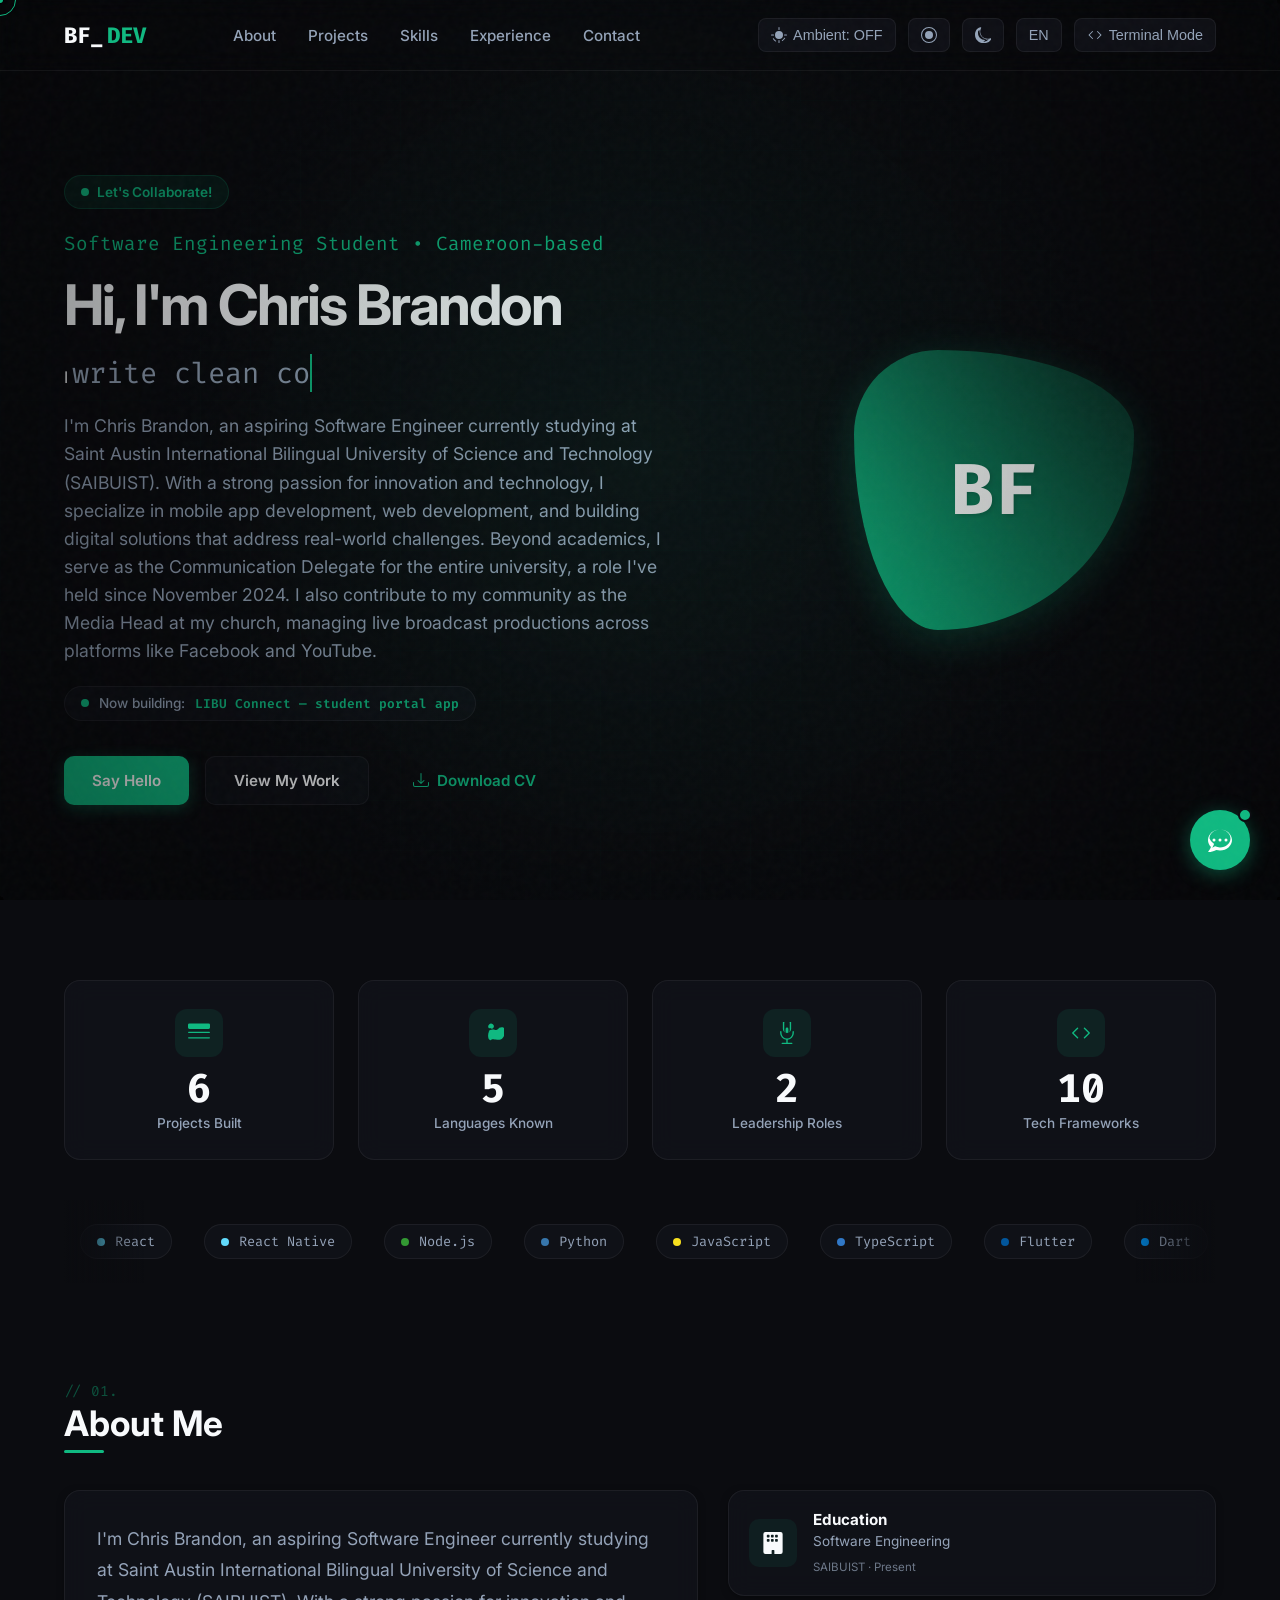
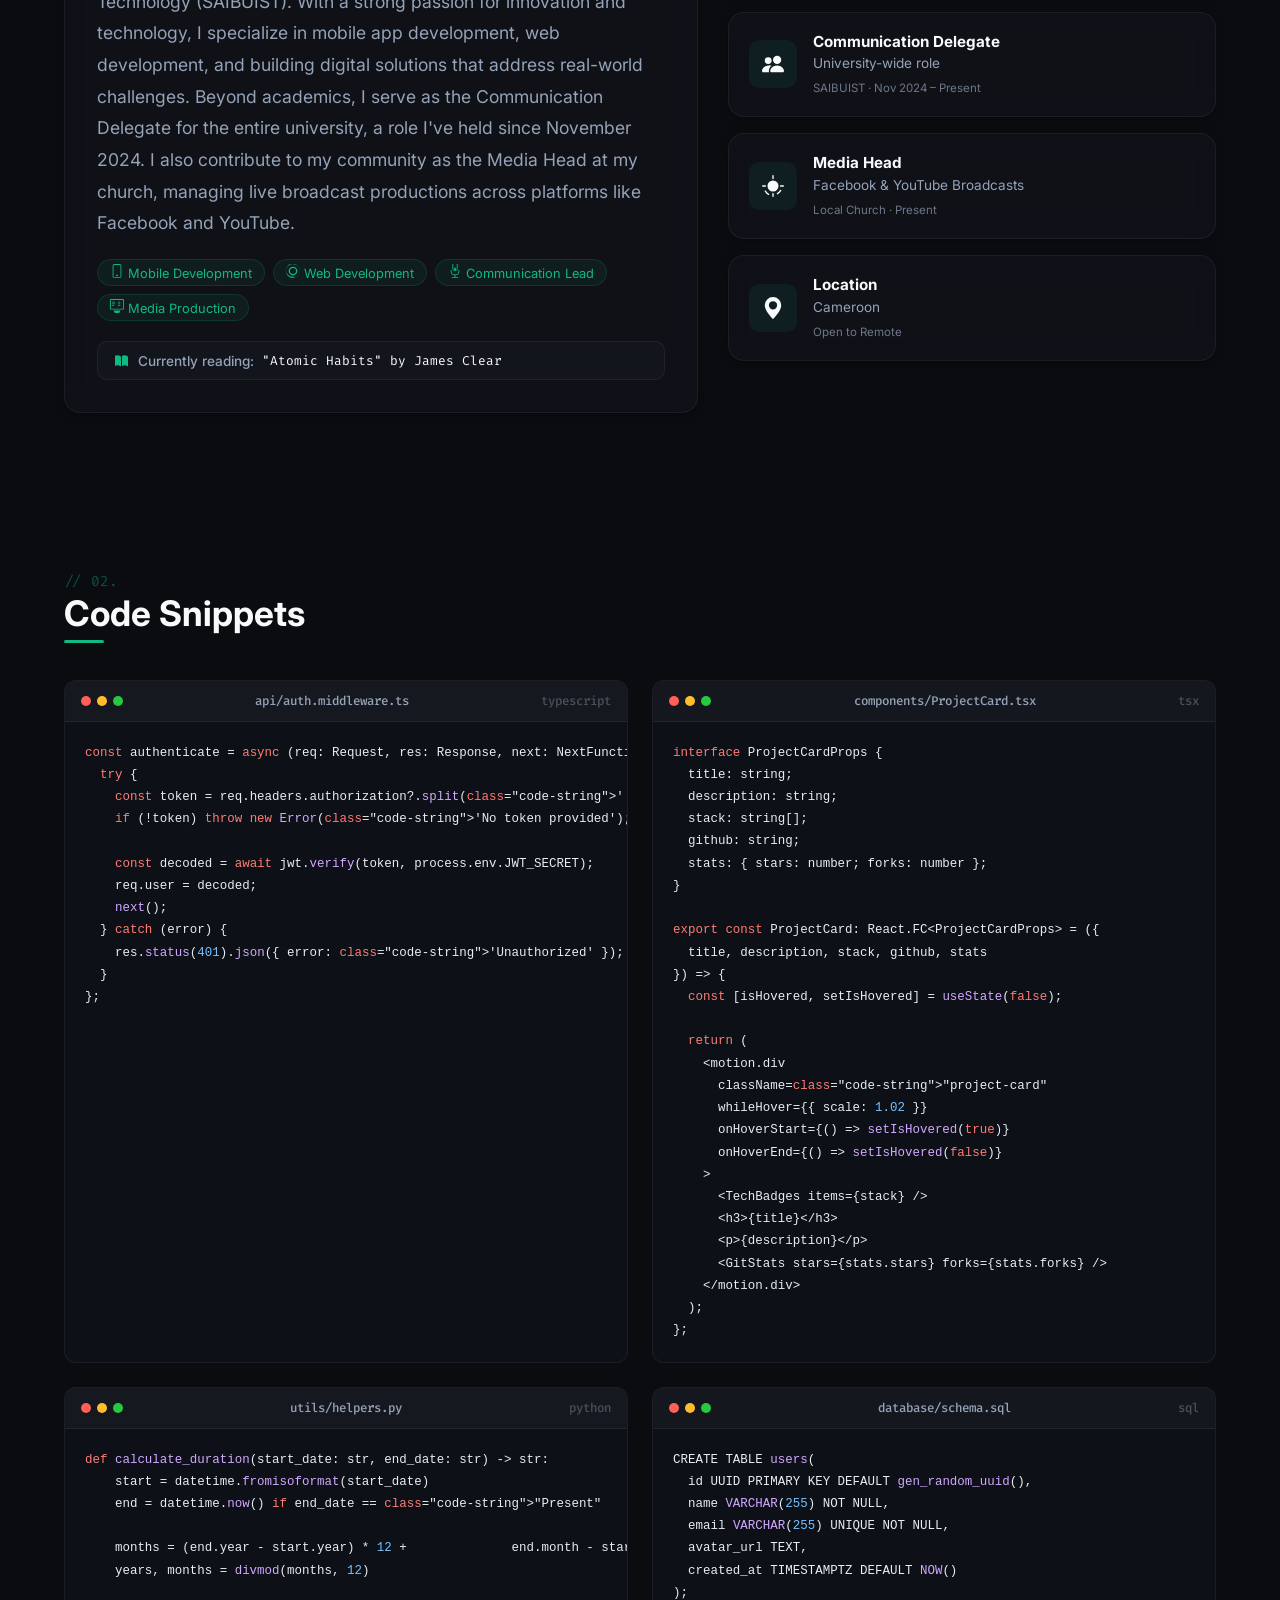
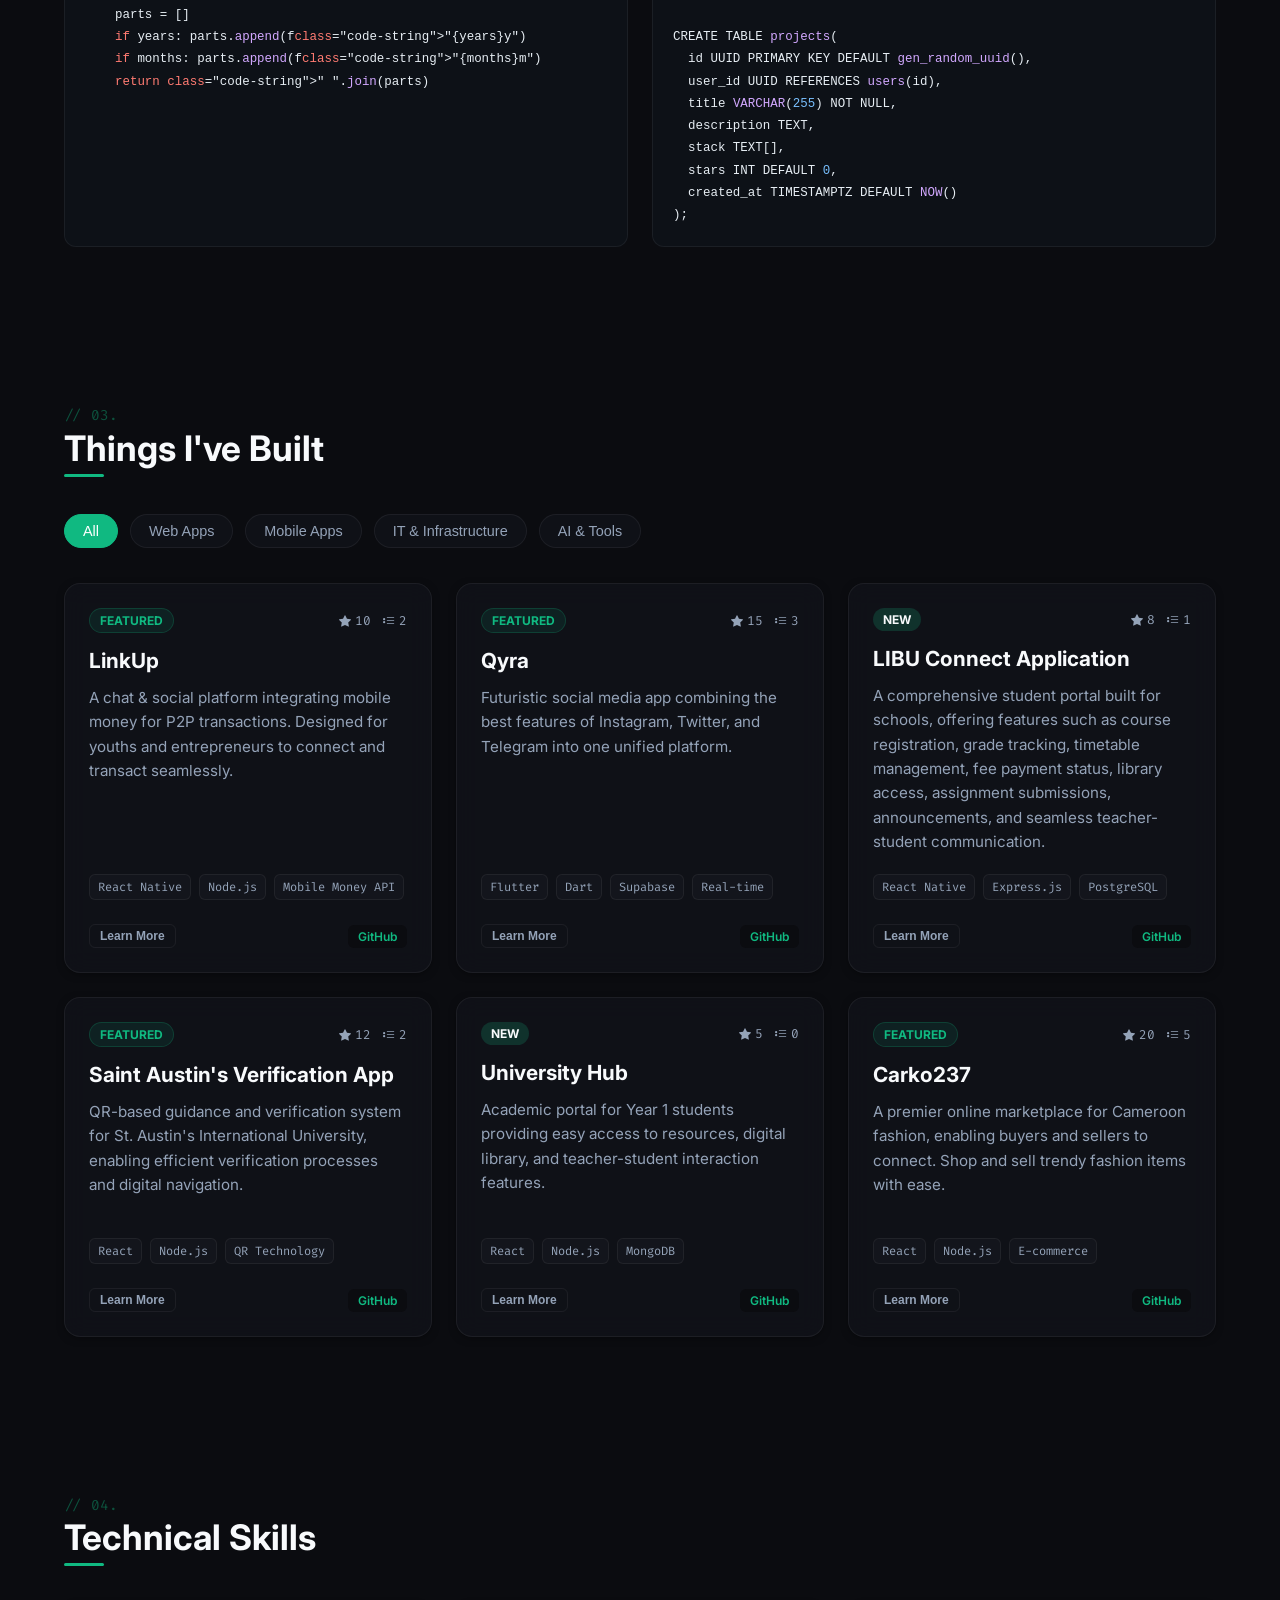
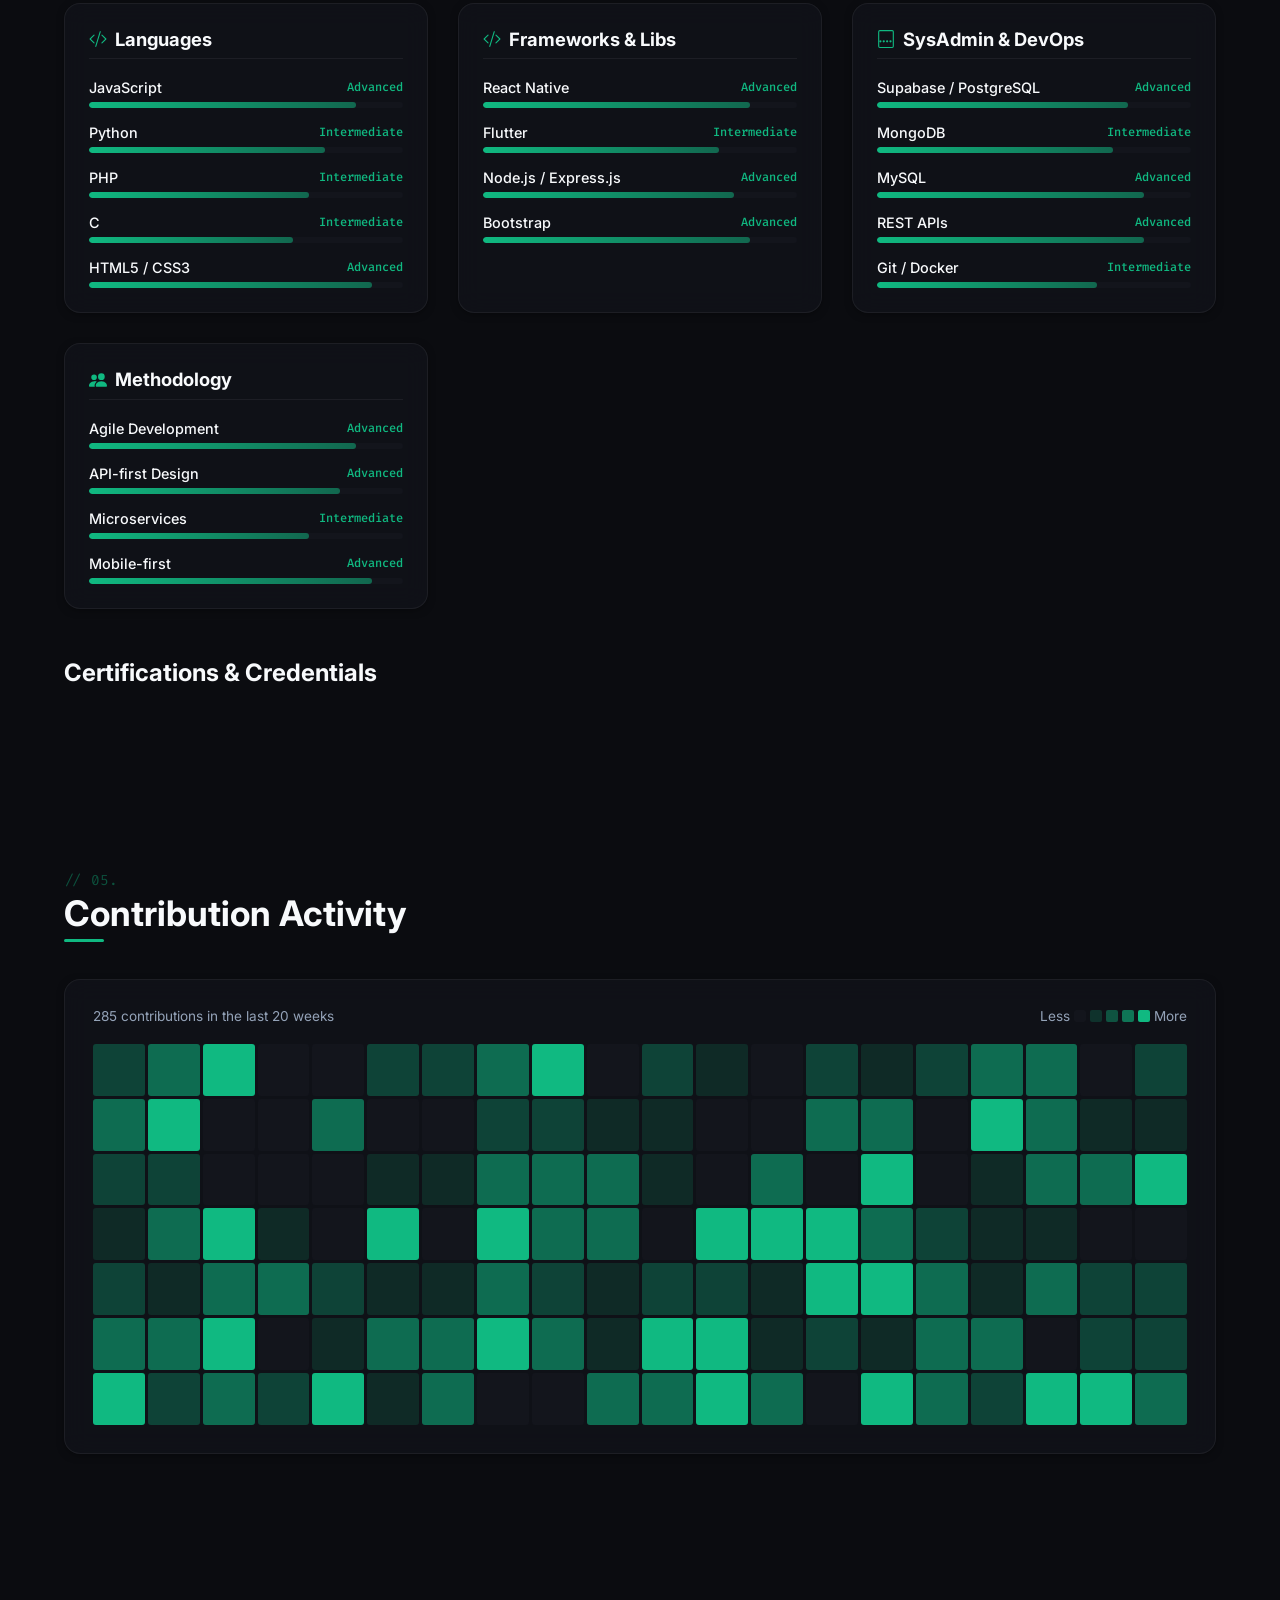
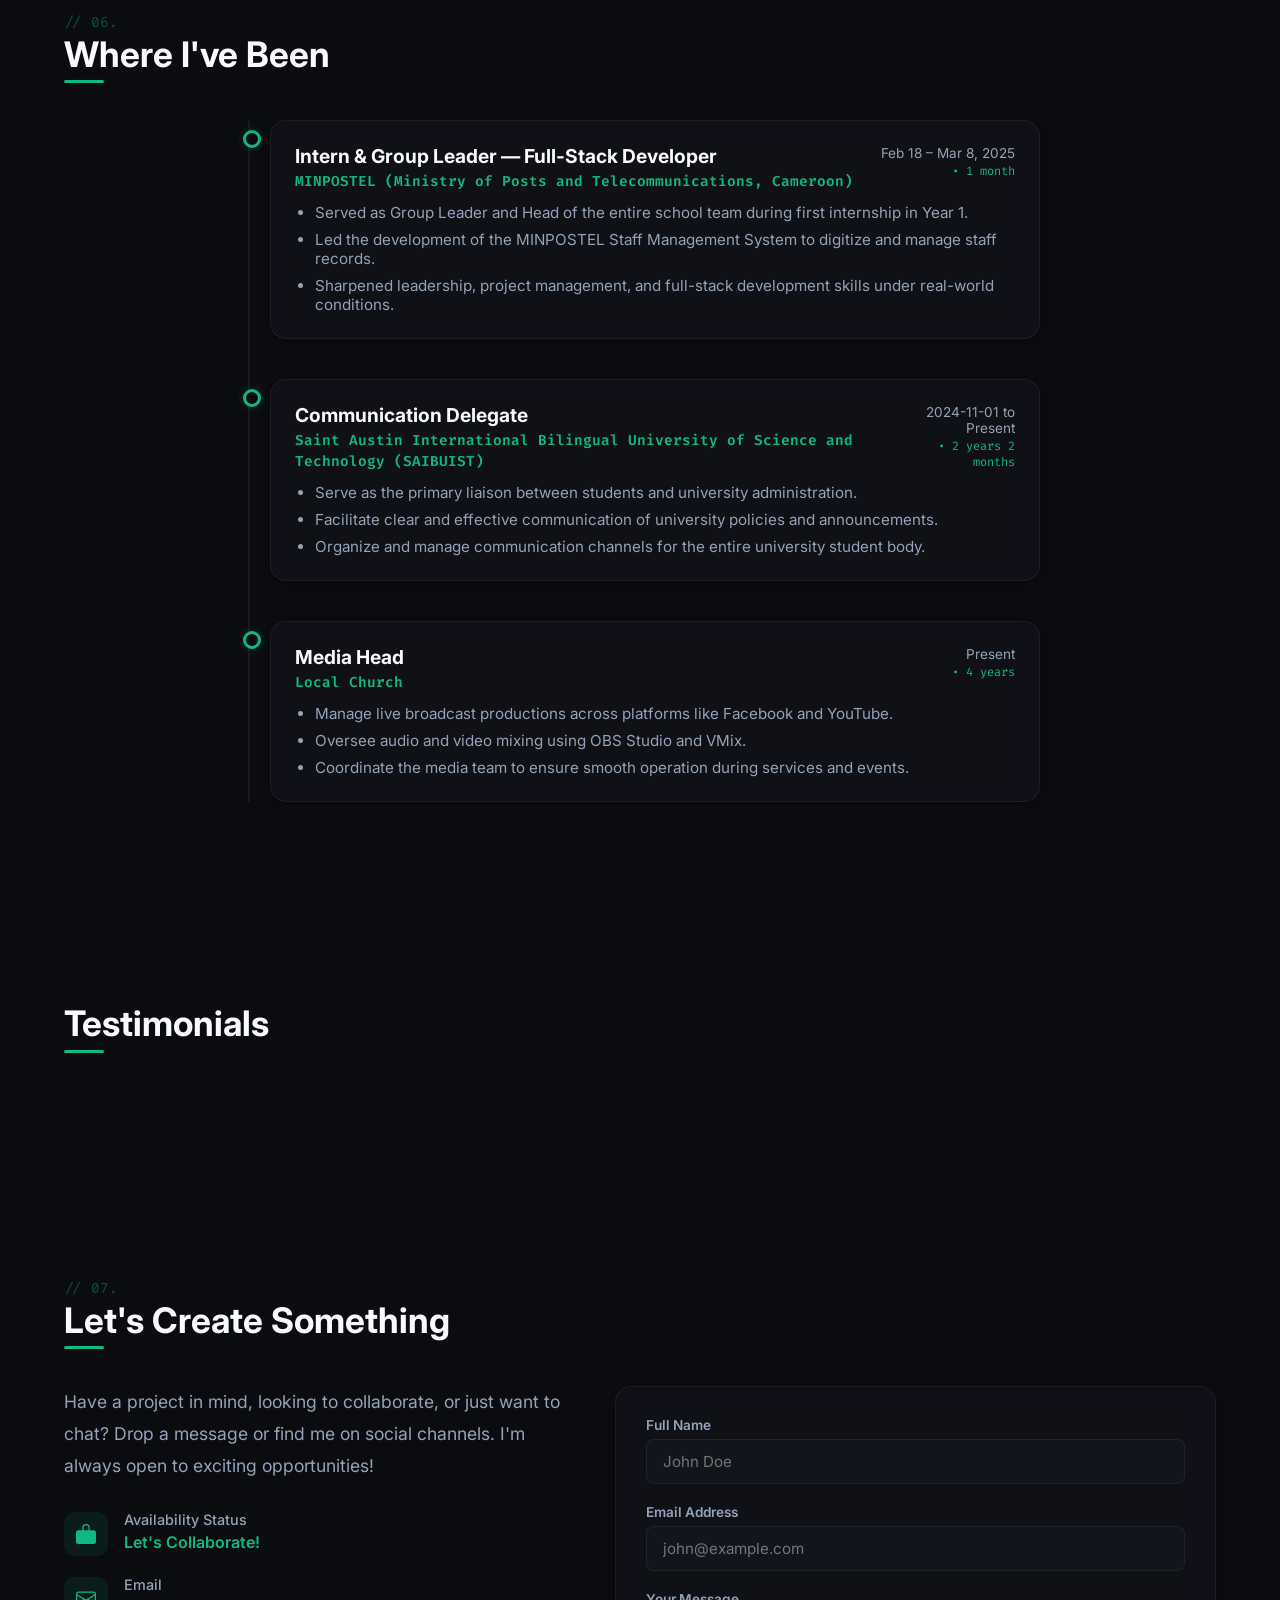
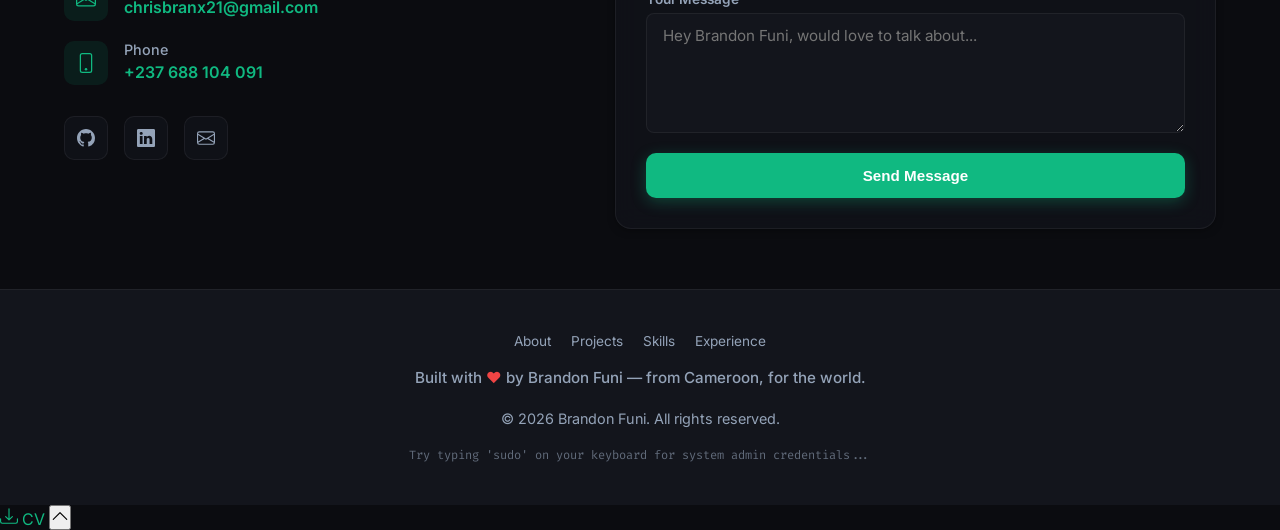
==== index.html @ 028a8013 "Initial commit — personal portfolio site" ====
<!DOCTYPE html>
<html lang="en">
<head>
  <meta charset="UTF-8">
  <meta name="viewport" content="width=device-width, initial-scale=1.0">
  <title>Brandon Funi — dev, builder, dreamer</title>
  
  <!-- SEO & Open Graph Metadata -->
  <meta name="description" content="Sleek personal portfolio for Brandon Funi, Software Engineering Student & Aspiring Full-Stack Developer. Chat with his virtual AI assistant and explore a developer terminal interface.">
  <meta name="keywords" content="Software Engineer, Portfolio, Full-Stack Developer, Mobile Developer, Chatbot, Web Terminal, PWA, Glassmorphism, SAIBUIST">
  <meta property="og:title" content="Brandon Funi | Portfolio & Virtual AI">
  <meta property="og:description" content="Explore Brandon Funi's projects and experience or chat directly with his trained virtual assistant.">
  <meta property="og:type" content="website">
  <meta name="theme-color" content="#10b981">
  
  <!-- PWA manifest -->
  <link rel="manifest" href="manifest.json">
  
  <!-- Stylesheets -->
  <link rel="stylesheet" href="style.css">
</head>
<body data-theme="dark" class="theme-emerald">

  <!-- Grain texture overlay -->
  <div class="noise-overlay" aria-hidden="true"></div>

  <!-- Custom mouse cursor elements -->
  <div class="custom-cursor" id="cursor" aria-hidden="true"></div>
  <div class="custom-cursor-dot" id="cursor-dot" aria-hidden="true"></div>

  <!-- Animated developer grid background -->
  <div class="grid-bg" aria-hidden="true"></div>

  <!-- Spotlight mouse glow overlay -->
  <div id="spotlight" aria-hidden="true"></div>

  <!-- HTML5 Canvas particle background -->
  <canvas id="particles-bg" aria-hidden="true"></canvas>

  <!-- Branded Loader Screen -->
  <div id="loading-screen">
    <div class="loader-logo">BF_<span>DEV</span></div>
    <div class="loader-bar-container">
      <div class="loader-bar" id="loader-progress"></div>
    </div>
  </div>

  <!-- Page Scroll progress -->
  <div class="scroll-progress" id="scroll-bar" aria-hidden="true"></div>

  <!-- Navigation bar -->
  <header>
    <div class="container nav-container">
      <a href="#" class="logo" id="logo-link">BF_<span>DEV</span></a>
      
      <nav aria-label="Main Navigation">
        <ul class="nav-links" id="menu-links">
          <li><a href="#about" class="nav-link-item" id="nav-about-text">About</a></li>
          <li><a href="#projects" class="nav-link-item" id="nav-projects-text">Projects</a></li>
          <li><a href="#skills" class="nav-link-item" id="nav-skills-text">Skills</a></li>
          <li><a href="#experience" class="nav-link-item" id="nav-experience-text">Experience</a></li>
          <li><a href="#contact" class="nav-link-item" id="nav-contact-text">Contact</a></li>
          <li><a href="#admin" class="nav-link-item" id="nav-admin-text" style="display: none;">Insights</a></li>
        </ul>
      </nav>

      <div class="controls">
        <!-- Ambient sound play -->
        <button class="control-btn" id="ambient-toggle" title="Toggle Lo-fi Ambient Music" aria-label="Toggle ambient music">
          <svg width="16" height="16" fill="currentColor" viewBox="0 0 16 16">
            <path d="M11.536 14.01A8.47 8.47 0 0 0 14.02 11.53a.5.5 0 1 0-.82-.575 7.47 7.47 0 0 1-2.186 2.185.5.5 0 0 0 .522.871M1.98 12.01A8.47 8.47 0 0 0 4.47 14.5a.5.5 0 0 0 .522-.871 7.47 7.47 0 0 1-2.186-2.185.5.5 0 1 0-.825.575"/>
            <path d="M8 12a4 4 0 1 0 0-8 4 4 0 0 0 0 8M8 0a.5.5 0 0 1 .5.5v2a.5.5 0 0 1-1 0v-2A.5.5 0 0 1 8 0m0 13a.5.5 0 0 1 .5.5v2a.5.5 0 0 1-1 0v-2A.5.5 0 0 1 8 13m8-5a.5.5 0 0 1-.5.5h-2a.5.5 0 0 1 0-1h2a.5.5 0 0 1 .5.5M3 8a.5.5 0 0 1-.5.5h-2a.5.5 0 0 1 0-1h2A.5.5 0 0 1 3 8"/>
          </svg>
          <span id="music-btn-text">Ambient: OFF</span>
        </button>

        <!-- Accent theme selector -->
        <div class="theme-picker-wrapper">
          <button class="control-btn" id="accent-dropdown-btn" title="Choose Accent Color" aria-label="Choose accent theme color">
            <svg width="16" height="16" fill="currentColor" viewBox="0 0 16 16">
              <path d="M8 15A7 7 0 1 1 8 1a7 7 0 0 1 0 14m0 1A8 8 0 1 0 8 0a8 8 0 0 0 0 16"/>
              <path d="M4 8a4 4 0 1 1 8 0 4 4 0 0 1-8 0"/>
            </svg>
          </button>
          <div class="theme-dropdown" id="theme-dropdown">
            <button class="accent-dot dot-emerald active" data-color="emerald" aria-label="Emerald theme"></button>
            <button class="accent-dot dot-cyan" data-color="cyan" aria-label="Cyan theme"></button>
            <button class="accent-dot dot-violet" data-color="violet" aria-label="Violet theme"></button>
            <button class="accent-dot dot-gold" data-color="gold" aria-label="Gold theme"></button>
          </div>
        </div>

        <!-- Light/Dark Mode toggle -->
        <button class="control-btn" id="theme-toggle" title="Toggle Light/Dark Theme" aria-label="Toggle light dark mode">
          <svg class="sun-icon" width="16" height="16" fill="currentColor" viewBox="0 0 16 16" style="display:none;">
            <path d="M8 11a3 3 0 1 1 0-6 3 3 0 0 1 0 6m0 1a4 4 0 1 0 0-8 4 4 0 0 0 0 8M8 0a.5.5 0 0 1 .5.5v2a.5.5 0 0 1-1 0v-2A.5.5 0 0 1 8 0m0 13a.5.5 0 0 1 .5.5v2a.5.5 0 0 1-1 0v-2A.5.5 0 0 1 8 13m8-5a.5.5 0 0 1-.5.5h-2a.5.5 0 0 1 0-1h2a.5.5 0 0 1 .5.5M3 8a.5.5 0 0 1-.5.5h-2a.5.5 0 0 1 0-1h2A.5.5 0 0 1 3 8m10.657-5.657a.5.5 0 0 1 0 .707l-1.414 1.415a.5.5 0 1 1-.707-.708l1.414-1.414a.5.5 0 0 1 .707 0m-9.193 9.193a.5.5 0 0 1 0 .707L3.05 13.657a.5.5 0 0 1-.707-.707l1.414-1.414a.5.5 0 0 1 .707 0m9.193 2.121a.5.5 0 0 1-.707 0l-1.414-1.414a.5.5 0 0 1 .707-.707l1.414 1.414a.5.5 0 0 1 0 .707M4.464 4.465a.5.5 0 0 1-.707 0L2.343 3.05a.5.5 0 1 1 .707-.707l1.414 1.414a.5.5 0 0 1 0 .708"/>
          </svg>
          <svg class="moon-icon" width="16" height="16" fill="currentColor" viewBox="0 0 16 16">
            <path d="M6 .278a.77.77 0 0 1 .08.858 7.2 7.2 0 0 0-.878 3.428c0 4.017 3.251 7.268 7.268 7.268 1.018 0 1.996-.21 2.896-.587a.75.75 0 0 1 .908.974A8.1 8.1 0 0 1 8.3 16C3.716 16 0 12.284 0 7.7 0 3.91 2.535 0 6 .278M8.3 15a6.9 6.9 0 0 0 5.485-2.68 8.1 8.1 0 0 1-9.1-9.1C3.12 3.12 3 4.545 3 6c0 3.86 3.14 7 7 7 1.34 0 2.576-.377 3.63-1.033A7 7 0 0 0 8.3 15"/>
          </svg>
        </button>

        <!-- Language toggle -->
        <button class="control-btn" id="lang-toggle" title="Toggle Language (EN/FR)" aria-label="Toggle language">
          EN
        </button>

        <!-- Terminal toggle -->
        <button class="control-btn" id="terminal-toggle-btn" title="Open Developer Terminal" aria-label="Toggle terminal mode">
          <svg width="16" height="16" fill="currentColor" viewBox="0 0 16 16">
            <path d="M5.854 4.854a.5.5 0 1 0-.708-.708l-3.5 3.5a.5.5 0 0 0 0 .708l3.5 3.5a.5.5 0 0 0 .708-.708L2.707 8l3.147-3.146zm4.292 0a.5.5 0 0 1 .708-.708l3.5 3.5a.5.5 0 0 1 0 .708l-3.5 3.5a.5.5 0 0 1-.708-.708L13.293 8l-3.147-3.146z"/>
          </svg>
          <span id="terminal-btn-text">Terminal Mode</span>
        </button>
        <!-- Mobile hamburger toggle -->
        <button class="mobile-nav-toggle" id="mobile-nav-toggle" aria-label="Toggle mobile navigation" aria-expanded="false">
          <svg id="hamburger-icon" width="22" height="22" fill="currentColor" viewBox="0 0 16 16">
            <path fill-rule="evenodd" d="M2.5 12a.5.5 0 0 1 .5-.5h10a.5.5 0 0 1 0 1H3a.5.5 0 0 1-.5-.5m0-4a.5.5 0 0 1 .5-.5h10a.5.5 0 0 1 0 1H3a.5.5 0 0 1-.5-.5m0-4a.5.5 0 0 1 .5-.5h10a.5.5 0 0 1 0 1H3a.5.5 0 0 1-.5-.5"/>
          </svg>
        </button>
      </div>
    </div>
  </header>

  <!-- Main content wrapper -->
  <main class="container">

    <!-- Hero Section -->
    <section class="section" id="hero">
      <div class="hero-wrapper">
        <div class="hero-content">
          <!-- Availability Badge -->
          <div class="status-badge">
            <div class="status-dot"></div>
            <span id="availability-status">Available for Opportunities</span>
          </div>
          
          <p class="hero-subtitle" id="hero-subtitle-tag">Software Engineering Student &bull; Cameroon-based</p>
          <h1 class="hero-title" id="hero-name-heading">Hi, I'm <span>Brandon Funi</span></h1>
          <div class="typewriter-wrapper">
            <span class="typewriter-prefix">I </span><span class="typewriter-text" id="typewriter-roles">Mobile Apps</span>
          </div>
          
          <p class="hero-description" id="hero-bio-desc">
            Passionate about innovation, problem-solving, and building scalable applications that make a difference. Currently exploring mobile & web development with a focus on impactful, user-friendly solutions.
          </p>
          
          <div class="hero-now-strip">
            <span class="now-dot"></span>
            <span class="now-label" id="now-label-text">Now building:</span>
            <span class="now-project" id="now-project-name">LIBU Connect — student portal app</span>
          </div>
          
          <div class="hero-actions">
            <a href="#contact" class="btn btn-primary hover-target" id="hero-cta-hire">Say Hello</a>
            <a href="#projects" class="btn btn-secondary hover-target" id="hero-cta-projects">View My Work</a>
            <a href="assets/CV - Brandon Funi.pdf" download="CV - Brandon Funi.pdf" class="btn btn-cv hover-target" id="hero-cta-cv" title="Download CV">
              <svg width="16" height="16" fill="currentColor" viewBox="0 0 16 16">
                <path d="M.5 9.9a.5.5 0 0 1 .5.5v2.5a1 1 0 0 0 1 1h12a1 1 0 0 0 1-1v-2.5a.5.5 0 0 1 1 0v2.5a2 2 0 0 1-2 2H2a2 2 0 0 1-2-2v-2.5a.5.5 0 0 1 .5-.5"/>
                <path d="M7.646 11.854a.5.5 0 0 0 .708 0l3-3a.5.5 0 0 0-.708-.708L8.5 10.293V1.5a.5.5 0 0 0-1 0v8.793L5.354 8.146a.5.5 0 1 0-.708.708z"/>
              </svg>
              Download CV
            </a>
          </div>
        </div>
        
        <div class="hero-avatar">
          <div class="avatar-container hover-target">
            <div class="avatar-inner">BF</div>
          </div>
          <div class="floating-icons" id="floating-icons" aria-hidden="true"></div>
        </div>
      </div>
    </section>

    <!-- Animated Stats Counter Strip -->
    <section class="stats-strip reveal" id="stats-strip">
      <div class="stats-grid">
        <div class="stat-counter-item">
          <div class="stat-counter-icon">
            <svg width="22" height="22" fill="currentColor" viewBox="0 0 16 16">
              <path d="M0 2a1 1 0 0 1 1-1h14a1 1 0 0 1 1 1v2a1 1 0 0 1-1 1H1a1 1 0 0 1-1-1V2zm0 5.5a.5.5 0 0 1 .5-.5h15a.5.5 0 0 1 0 1H.5a.5.5 0 0 1-.5-.5zm0 4a.5.5 0 0 1 .5-.5h15a.5.5 0 0 1 0 1H.5a.5.5 0 0 1-.5-.5z"/>
            </svg>
          </div>
          <div class="stat-counter-num" data-target="6" id="counter-projects">0</div>
          <div class="stat-counter-label">Projects Built</div>
        </div>
        <div class="stat-counter-item">
          <div class="stat-counter-icon">
            <svg width="22" height="22" fill="currentColor" viewBox="0 0 16 16">
              <path d="M4.545 6.714a4.248 4.248 0 0 1 3.095-1.342c.231 0 .455.02.674.059.277.05.543.125.82.19.36.085.73.174 1.046.188.554.024.917-.173 1.277-.518.186-.178.38-.363.582-.552.256-.24.548-.505.902-.649.448-.182.902-.29 1.349-.314.522-.026.915.058 1.201.216.486.27.867.785 1.067 1.466.122.411.185.892.185 1.44 0 .645-.07 1.256-.21 1.834a6.96 6.96 0 0 1-.62 1.682 5.29 5.29 0 0 1-1.002 1.406c-.344.338-.79.619-1.335.843-.492.202-1.092.317-1.8.317-.503 0-1.122-.109-1.74-.226-.534-.097-1.069-.197-1.505-.244-.708-.076-1.229-.016-1.536.19-.232.156-.369.363-.47.594-.574-.021-.99-.23-1.272-.529-.29-.307-.491-.727-.624-1.206-.138-.5-.207-1.082-.203-1.732.005-1.126.278-2.395.8-3.343zM5.048 4.54a2.015 2.015 0 1 1 3.169-.128c-.248.284-.619.44-1.036.44a1.45 1.45 0 0 1-1.17-.56 1.98 1.98 0 0 1-.962.248z"/>
            </svg>
          </div>
          <div class="stat-counter-num" data-target="5" id="counter-languages">0</div>
          <div class="stat-counter-label">Languages Known</div>
        </div>
        <div class="stat-counter-item">
          <div class="stat-counter-icon">
            <svg width="22" height="22" fill="currentColor" viewBox="0 0 16 16">
              <path d="M3.5 6.5A.5.5 0 0 1 4 7v1a4 4 0 0 0 8 0V7a.5.5 0 0 1 1 0v1a5 5 0 0 1-4.5 4.975V15h3a.5.5 0 0 1 0 1h-7a.5.5 0 0 1 0-1h3v-2.025A5 5 0 0 1 3 8V7a.5.5 0 0 1 .5-.5"/>
              <path d="M10 1a2 2 0 1 0-4 0v5a2 2 0 1 0 4 0zM5 0a3 3 0 0 1 6 0v5a3 3 0 0 1-6 0z"/>
              <path d="M8 8a1 1 0 0 0 1-1V5a1 1 0 0 0-2 0v2a1 1 0 0 0 1 1"/>
            </svg>
          </div>
          <div class="stat-counter-num" data-target="2" id="counter-roles">0</div>
          <div class="stat-counter-label">Leadership Roles</div>
        </div>
        <div class="stat-counter-item">
          <div class="stat-counter-icon">
            <svg width="22" height="22" fill="currentColor" viewBox="0 0 16 16">
              <path d="M5.854 4.854a.5.5 0 1 0-.708-.708l-3.5 3.5a.5.5 0 0 0 0 .708l3.5 3.5a.5.5 0 0 0 .708-.708L2.707 8l3.147-3.146zm4.292 0a.5.5 0 0 1 .708-.708l3.5 3.5a.5.5 0 0 1 0 .708l-3.5 3.5a.5.5 0 0 1-.708-.708L13.293 8l-3.147-3.146z"/>
            </svg>
          </div>
          <div class="stat-counter-num" data-target="10" id="counter-skills">0</div>
          <div class="stat-counter-label">Tech Frameworks</div>
        </div>
      </div>
    </section>

    <!-- Marquee Tech Stack Strip -->
    <div class="marquee-section" id="tech-marquee">
      <div class="marquee-track" id="marquee-track">
        <!-- Rendered dynamically -->
      </div>
    </div>

    <!-- About Section -->
    <section class="section reveal" id="about">
      <h2 class="section-title" id="about-section-heading">About Me</h2>
      <div class="about-grid-enhanced">
        <div class="glass-card about-text-card" style="padding: 32px;">
          <p class="about-text" id="about-bio-detail">
            I'm Brandon Funi, an aspiring Software Engineer currently studying at Saint Austin International Bilingual University of Science and Technology (SAIBUIST). With a strong passion for innovation and technology, I specialize in mobile app development, web development, and building digital solutions that address real-world challenges.
          </p>
          <div class="about-tags">
            <span class="about-tag"><svg width="14" height="14" fill="currentColor" viewBox="0 0 16 16"><path d="M11 1a1 1 0 0 1 1 1v12a1 1 0 0 1-1 1H5a1 1 0 0 1-1-1V2a1 1 0 0 1 1-1zM5 0a2 2 0 0 0-2 2v12a2 2 0 0 0 2 2h6a2 2 0 0 0 2-2V2a2 2 0 0 0-2-2z"/><path d="M8 14a1 1 0 1 0 0-2 1 1 0 0 0 0 2"/></svg> Mobile Development</span>
            <span class="about-tag"><svg width="14" height="14" fill="currentColor" viewBox="0 0 16 16"><path d="M0 0h16v16H0z" fill="none"/><path d="M8 0C3.58 0 0 3.58 0 8s3.58 8 8 8 8-3.58 8-8-3.58-8-8-8m.5 14.5V14h-1v.5a7.5 7.5 0 0 1 0-15V0h1v.5a7.5 7.5 0 0 1 0 15M8 13a5 5 0 1 0 0-10 5 5 0 0 0 0 10m3.5-5a3.5 3.5 0 1 1-7 0 3.5 3.5 0 0 1 7 0"/></svg> Web Development</span>
            <span class="about-tag"><svg width="14" height="14" fill="currentColor" viewBox="0 0 16 16"><path d="M3.5 6.5A.5.5 0 0 1 4 7v1a4 4 0 0 0 8 0V7a.5.5 0 0 1 1 0v1a5 5 0 0 1-4.5 4.975V15h3a.5.5 0 0 1 0 1h-7a.5.5 0 0 1 0-1h3v-2.025A5 5 0 0 1 3 8V7a.5.5 0 0 1 .5-.5"/><path d="M10 1a2 2 0 1 0-4 0v5a2 2 0 1 0 4 0zM5 0a3 3 0 0 1 6 0v5a3 3 0 0 1-6 0z"/><path d="M8 8a1 1 0 0 0 1-1V5a1 1 0 0 0-2 0v2a1 1 0 0 0 1 1"/></svg> Communication Lead</span>
            <span class="about-tag"><svg width="14" height="14" fill="currentColor" viewBox="0 0 16 16"><path d="M0 1a1 1 0 0 1 1-1h14a1 1 0 0 1 1 1v10a1 1 0 0 1-1 1H1a1 1 0 0 1-1-1zm1 0v10h14V1z"/><path d="M2 3.5a.5.5 0 0 1 .5-.5h3a.5.5 0 0 1 0 1h-3a.5.5 0 0 1-.5-.5m0 2a.5.5 0 0 1 .5-.5h3a.5.5 0 0 1 0 1h-3a.5.5 0 0 1-.5-.5m0 2a.5.5 0 0 1 .5-.5h2a.5.5 0 0 1 0 1h-2a.5.5 0 0 1-.5-.5m7-4a.5.5 0 0 1 .5-.5h2a.5.5 0 0 1 0 1h-2a.5.5 0 0 1-.5-.5m0 2a.5.5 0 0 1 .5-.5h2a.5.5 0 0 1 0 1h-2a.5.5 0 0 1-.5-.5m0 2a.5.5 0 0 1 .5-.5h2a.5.5 0 0 1 0 1h-2a.5.5 0 0 1-.5-.5M4 13h8l-1.5 3h-5z"/></svg> Media Production</span>
          </div>
          <div class="about-reading">
            <svg width="16" height="16" fill="currentColor" viewBox="0 0 16 16">
              <path d="M1 2.828c.885-.37 2.154-.769 3-.604 1.094.22 2.111.655 3 1.18V13.5c-.889-.525-1.906-.96-3-1.18-.846-.165-2.115.234-3 .604V2.828z"/>
              <path d="M8 2.828c.885-.37 2.154-.769 3-.604 1.094.22 2.111.655 3 1.18V13.5c-.889-.525-1.906-.96-3-1.18-.846-.165-2.115.234-3 .604V2.828z"/>
            </svg>
            <span class="about-reading-label">Currently reading:</span>
            <span class="about-reading-text">"Atomic Habits" by James Clear</span>
          </div>
        </div>
        <div class="about-cards-col">
          <div class="glass-card about-info-card">
            <div class="about-info-icon"><svg width="22" height="22" fill="currentColor" viewBox="0 0 16 16"><path d="M2.5 0A1.5 1.5 0 0 0 1 1.5v13A1.5 1.5 0 0 0 2.5 16h4.5v-2.5a.5.5 0 0 1 .5-.5h1a.5.5 0 0 1 .5.5V16h4.5a1.5 1.5 0 0 0 1.5-1.5v-13A1.5 1.5 0 0 0 13.5 0zm1 2.5a.5.5 0 0 1 .5-.5h1a.5.5 0 0 1 .5.5v1a.5.5 0 0 1-.5.5H4a.5.5 0 0 1-.5-.5zm3 0a.5.5 0 0 1 .5-.5h1a.5.5 0 0 1 .5.5v1a.5.5 0 0 1-.5.5H7a.5.5 0 0 1-.5-.5zm3 0a.5.5 0 0 1 .5-.5h1a.5.5 0 0 1 .5.5v1a.5.5 0 0 1-.5.5h-1a.5.5 0 0 1-.5-.5zm-6 3a.5.5 0 0 1 .5-.5h1a.5.5 0 0 1 .5.5v1a.5.5 0 0 1-.5.5H4a.5.5 0 0 1-.5-.5zm3 0a.5.5 0 0 1 .5-.5h1a.5.5 0 0 1 .5.5v1a.5.5 0 0 1-.5.5H7a.5.5 0 0 1-.5-.5zm3 0a.5.5 0 0 1 .5-.5h1a.5.5 0 0 1 .5.5v1a.5.5 0 0 1-.5.5h-1a.5.5 0 0 1-.5-.5z"/></svg></div>
            <div class="about-info-body">
              <h4>Education</h4>
              <p>Software Engineering</p>
              <span class="about-info-sub">SAIBUIST · Present</span>
            </div>
          </div>
          <div class="glass-card about-info-card">
            <div class="about-info-icon"><svg width="22" height="22" fill="currentColor" viewBox="0 0 16 16"><path d="M7 14s-1 0-1-1 1-4 5-4 5 3 5 4-1 1-1 1zm4-6a3 3 0 1 0 0-6 3 3 0 0 0 0 6m-5.784 6A2.238 2.238 0 0 1 5 13c0-1.355.68-2.75 1.936-3.72A6.325 6.325 0 0 0 5 9c-4 0-5 3-5 4s1 1 1 1zM4.5 8a2.5 2.5 0 1 0 0-5 2.5 2.5 0 0 0 0 5"/></svg></div>
            <div class="about-info-body">
              <h4>Communication Delegate</h4>
              <p>University-wide role</p>
              <span class="about-info-sub">SAIBUIST · Nov 2024 – Present</span>
            </div>
          </div>
          <div class="glass-card about-info-card">
            <div class="about-info-icon"><svg width="22" height="22" fill="currentColor" viewBox="0 0 16 16"><path d="M11.536 14.01A8.47 8.47 0 0 0 14.02 11.53a.5.5 0 1 0-.82-.575 7.47 7.47 0 0 1-2.186 2.185.5.5 0 0 0 .522.871M1.98 12.01A8.47 8.47 0 0 0 4.47 14.5a.5.5 0 0 0 .522-.871 7.47 7.47 0 0 1-2.186-2.185.5.5 0 1 0-.825.575"/><path d="M8 12a4 4 0 1 0 0-8 4 4 0 0 0 0 8M8 0a.5.5 0 0 1 .5.5v2a.5.5 0 0 1-1 0v-2A.5.5 0 0 1 8 0m0 13a.5.5 0 0 1 .5.5v2a.5.5 0 0 1-1 0v-2A.5.5 0 0 1 8 13m8-5a.5.5 0 0 1-.5.5h-2a.5.5 0 0 1 0-1h2a.5.5 0 0 1 .5.5M3 8a.5.5 0 0 1-.5.5h-2a.5.5 0 0 1 0-1h2A.5.5 0 0 1 3 8"/></svg></div>
            <div class="about-info-body">
              <h4>Media Head</h4>
              <p>Facebook & YouTube Broadcasts</p>
              <span class="about-info-sub">Local Church · Present</span>
            </div>
          </div>
          <div class="glass-card about-info-card">
            <div class="about-info-icon"><svg width="22" height="22" fill="currentColor" viewBox="0 0 16 16"><path d="M8 16s6-5.686 6-10A6 6 0 0 0 2 6c0 4.314 6 10 6 10m0-7a3 3 0 1 1 0-6 3 3 0 0 1 0 6"/></svg></div>
            <div class="about-info-body">
              <h4>Location</h4>
              <p>Cameroon</p>
              <span class="about-info-sub">Open to Remote</span>
            </div>
          </div>
        </div>
      </div>
    </section>

    <!-- Code Snippets Showcase -->
    <section class="section reveal" id="snippets">
      <h2 class="section-title" id="snippets-section-heading"></h2>
      <div class="snippets-grid" id="snippets-container">
        <!-- Rendered dynamically -->
      </div>
    </section>

    <!-- Projects Section -->
    <section class="section reveal" id="projects">
      <h2 class="section-title" id="projects-section-heading">Things I've Built</h2>
      
      <!-- Category filters -->
      <ul class="category-tabs" id="project-filters">
        <li><button class="tab-btn active hover-target" data-filter="all" id="tab-all-text">All</button></li>
        <li><button class="tab-btn hover-target" data-filter="web" id="tab-web-text">Web Apps</button></li>
        <li><button class="tab-btn hover-target" data-filter="mobile" id="tab-mobile-text">Mobile Apps</button></li>
        <li><button class="tab-btn hover-target" data-filter="infrastructure" id="tab-infra-text">IT & Infrastructure</button></li>
        <li><button class="tab-btn hover-target" data-filter="ai" id="tab-ai-text">AI & Tools</button></li>
      </ul>

      <!-- Grid for project cards -->
      <div class="projects-grid" id="projects-container">
        <!-- Rendered dynamically by app.js -->
      </div>
    </section>

    <!-- Skills Section -->
    <section class="section reveal" id="skills">
      <h2 class="section-title" id="skills-section-heading">Core Skills</h2>
      <div class="skills-grid" id="skills-container">
        <!-- Rendered dynamically by app.js -->
      </div>

      <!-- Certifications -->
      <h3 class="certs-title" id="certs-subheading">Certifications & Badges</h3>
      <div class="certs-grid" id="certs-container">
        <!-- Rendered dynamically by app.js -->
      </div>
    </section>

    <!-- GitHub Contribution Activity -->
    <section class="section reveal" id="activity">
      <h2 class="section-title" id="activity-section-heading"></h2>
      <div class="glass-card activity-card">
        <div class="activity-header">
          <span id="activity-label">140 contributions in the last 20 weeks</span>
          <div class="activity-legend">
            <span>Less</span>
            <span class="legend-cell" data-level="0"></span>
            <span class="legend-cell" data-level="1"></span>
            <span class="legend-cell" data-level="2"></span>
            <span class="legend-cell" data-level="3"></span>
            <span class="legend-cell" data-level="4"></span>
            <span>More</span>
          </div>
        </div>
        <div class="activity-grid" id="activity-grid">
          <!-- Rendered dynamically -->
        </div>
      </div>
    </section>

    <!-- Timeline / Experience Section -->
    <section class="section reveal" id="experience">
      <h2 class="section-title" id="experience-section-heading">Where I've Been</h2>
      <div class="timeline-container" id="timeline-container">
        <!-- Rendered dynamically by app.js -->
      </div>
    </section>

    <!-- Testimonials Section -->
    <section class="section reveal" id="testimonials">
      <h2 class="section-title" id="testimonials-section-heading">Testimonials</h2>
      <div class="testimonials-grid" id="testimonials-container">
        <!-- Rendered dynamically by app.js -->
      </div>
    </section>

    <!-- Contact Section -->
    <section class="section reveal" id="contact">
      <h2 class="section-title" id="contact-section-heading">Let's Create Something</h2>
      <div class="contact-wrapper">
        <div class="contact-info">
          <p class="about-text" id="contact-intro-desc">
            Have a project in mind, looking to collaborate, or just want to chat? Drop a message or find me on social channels. I'm always open to exciting opportunities!
          </p>
          
          <div class="contact-details">
            <div class="contact-detail-item">
              <div class="contact-icon">
                <svg width="20" height="20" fill="currentColor" viewBox="0 0 16 16">
                  <path d="M8 1a2 2 0 0 1 2 2v2H6V3a2 2 0 0 1 2-2m3 4V3a3 3 0 0 0-6 0v2H2a2 2 0 0 0-2 2v7a2 2 0 0 0 2 2h12a2 2 0 0 0 2-2V7a2 2 0 0 0-2-2z"/>
                </svg>
              </div>
              <div class="contact-detail-text">
                <h4 id="status-title-text">Employment Status</h4>
                <p id="status-toggle-val" style="color:var(--accent);">Open to opportunities</p>
              </div>
            </div>

            <div class="contact-detail-item">
              <div class="contact-icon">
                <svg width="20" height="20" fill="currentColor" viewBox="0 0 16 16">
                  <path d="M0 4a2 2 0 0 1 2-2h12a2 2 0 0 1 2 2v8a2 2 0 0 1-2 2H2a2 2 0 0 1-2-2zm2-1a1 1 0 0 0-1 1v.217l7 4.2 7-4.2V4a1 1 0 0 0-1-1zm13 2.383-4.708 2.825L15 11.105zm-.034 6.876-5.64-3.471L8 9.583l-1.326-.795-5.64 3.47A1 1 0 0 0 2 13h12a1 1 0 0 0 .966-.741M1 11.105l4.708-2.897L1 5.383z"/>
                </svg>
              </div>
              <div class="contact-detail-text">
                <h4>Email</h4>
                <p><a href="mailto:chrisbranx21@gmail.com" style="color:var(--accent);">chrisbranx21@gmail.com</a></p>
              </div>
            </div>

            <div class="contact-detail-item">
              <div class="contact-icon">
                <svg width="20" height="20" fill="currentColor" viewBox="0 0 16 16">
                  <path d="M11 1a1 1 0 0 1 1 1v12a1 1 0 0 1-1 1H5a1 1 0 0 1-1-1V2a1 1 0 0 1 1-1zM5 0a2 2 0 0 0-2 2v12a2 2 0 0 0 2 2h6a2 2 0 0 0 2-2V2a2 2 0 0 0-2-2z"/>
                  <path d="M8 14a1 1 0 1 0 0-2 1 1 0 0 0 0 2"/>
                </svg>
              </div>
              <div class="contact-detail-text">
                <h4>Phone</h4>
                <p><a href="tel:+237688104091" style="color:var(--accent);">+237 688 104 091</a></p>
              </div>
            </div>
          </div>

          <div class="social-links">
            <a href="https://github.com/chrisbranx" target="_blank" rel="noopener" class="social-icon hover-target" title="GitHub Profile">
              <svg width="18" height="18" fill="currentColor" viewBox="0 0 16 16">
                <path d="M8 0C3.58 0 0 3.58 0 8c0 3.54 2.29 6.53 5.47 7.59.4.07.55-.17.55-.38 0-.19-.01-.82-.01-1.49-2.01.37-2.53-.49-2.69-.94-.09-.23-.48-.94-.82-1.13-.28-.15-.68-.52-.01-.53.63-.01 1.08.58 1.23.82.72 1.21 1.87.87 2.33.66.07-.52.28-.87.51-1.07-1.78-.2-3.64-.89-3.64-3.95 0-.87.31-1.59.82-2.15-.08-.2-.36-1.02.08-2.12 0 0 .67-.21 2.2.82.64-.18 1.32-.27 2-.27.68 0 1.36.09 2 .27 1.53-1.04 2.2-.82 2.2-.82.44 1.1.16 1.92.08 2.12.51.56.82 1.27.82 2.15 0 3.07-1.87 3.75-3.65 3.95.29.25.54.73.54 1.48 0 1.07-.01 1.93-.01 2.2 0 .21.15.46.55.38A8.013 8.013 0 0 0 16 8c0-4.42-3.58-8-8-8z"/>
              </svg>
            </a>
            <a href="https://www.linkedin.com/in/brandon-funi" target="_blank" rel="noopener" class="social-icon hover-target" title="LinkedIn Profile">
              <svg width="18" height="18" fill="currentColor" viewBox="0 0 16 16">
                <path d="M0 1.146C0 .513.526 0 1.175 0h13.65C15.474 0 16 .513 16 1.146v13.708c0 .633-.526 1.146-1.175 1.146H1.175C.526 16 0 15.487 0 14.854zm4.943 12.248V6.169H2.542v7.225zm-1.2-8.212c.837 0 1.358-.554 1.358-1.248-.015-.709-.52-1.248-1.342-1.248S2.4 3.226 2.4 3.934c0 .694.521 1.248 1.327 1.248zm4.908 8.212V9.359c0-.216.016-.432.08-.586.173-.431.568-.878 1.232-.878.869 0 1.216.662 1.216 1.634v3.865h2.401V9.25c0-2.22-1.184-3.252-2.764-3.252-1.274 0-1.845.7-2.165 1.193v.025h-.016l.016-.025V6.169h-2.4c.03.678 0 7.225 0 7.225z"/>
              </svg>
            </a>
            <a href="mailto:chrisbranx21@gmail.com" class="social-icon hover-target" title="Send Email">
              <svg width="18" height="18" fill="currentColor" viewBox="0 0 16 16">
                <path d="M0 4a2 2 0 0 1 2-2h12a2 2 0 0 1 2 2v8a2 2 0 0 1-2 2H2a2 2 0 0 1-2-2zm2-1a1 1 0 0 0-1 1v.217l7 4.2 7-4.2V4a1 1 0 0 0-1-1zm13 2.383-4.708 2.825L15 11.105zm-.034 6.876-5.64-3.471L8 9.583l-1.326-.795-5.64 3.47A1 1 0 0 0 2 13h12a1 1 0 0 0 .966-.741M1 11.105l4.708-2.897L1 5.383z"/>
              </svg>
            </a>
          </div>
        </div>

        <form class="glass-card contact-form" id="contact-form" novalidate>
          <div class="form-group">
            <label for="form-name" id="label-name">Full Name</label>
            <input type="text" id="form-name" class="form-control hover-target" placeholder="John Doe" required>
          </div>
          <div class="form-group">
            <label for="form-email" id="label-email">Email Address</label>
            <input type="email" id="form-email" class="form-control hover-target" placeholder="john@example.com" required>
          </div>
          <div class="form-group">
            <label for="form-message" id="label-message">Your Message</label>
            <textarea id="form-message" class="form-control hover-target" placeholder="Hey Brandon Funi, would love to talk about..." required></textarea>
          </div>
          <button type="submit" class="btn btn-primary hover-target" id="btn-submit-text" style="width:100%; justify-content:center;">Send Message</button>
          
          <div class="form-success-msg" id="form-success-alert">
            Thank you! Your message has been logged successfully.
          </div>
        </form>
      </div>
    </section>

    <!-- Insights / Admin Section -->
    <section class="section reveal" id="admin" style="display:none;">
      <div class="admin-header">
        <h2 class="section-title" id="admin-section-heading">Live Portfolio Insights</h2>
        <span style="font-family:var(--font-mono); font-size:0.8rem; background:rgba(var(--accent-rgb),0.1); padding:4px 10px; border-radius:12px; color:var(--accent);">Admin Dashboard</span>
      </div>
      
      <div class="admin-grid">
        <div class="glass-card stat-card">
          <div class="stat-card-num" id="stat-views">0</div>
          <div class="stat-card-label" id="stat-views-label">Total Views</div>
        </div>
        <div class="glass-card stat-card">
          <div class="stat-card-num" id="stat-chats">0</div>
          <div class="stat-card-label" id="stat-chats-label">Conversations Started</div>
        </div>
        <div class="glass-card stat-card">
          <div class="stat-card-num" id="stat-clicks">0</div>
          <div class="stat-card-label" id="stat-clicks-label">Clicks Logged</div>
        </div>
      </div>

      <div class="analytics-content">
        <div class="glass-card analytics-card">
          <h3 id="insights-heatmap-title">Click Coordinate Matrix (Heatmap Simulator)</h3>
          <div class="heatmap-container" id="heatmap-grid">
            <!-- Simulated cells rendered by analytics.js -->
          </div>
        </div>

        <div class="glass-card analytics-card">
          <h3 id="insights-questions-title">Top User Inquiries</h3>
          <ul class="queries-list" id="popular-queries-list">
            <!-- Populated dynamically -->
          </ul>
        </div>
      </div>
    </section>
  </main>

  <!-- Footer -->
  <footer>
    <div class="container footer-content">
      <ul class="footer-nav">
        <li><a href="#about" class="nav-link-item hover-target">About</a></li>
        <li><a href="#projects" class="nav-link-item hover-target">Projects</a></li>
        <li><a href="#skills" class="nav-link-item hover-target">Skills</a></li>
        <li><a href="#experience" class="nav-link-item hover-target">Experience</a></li>
      </ul>
      <p class="footer-signature">Built with <span class="footer-heart">&#9829;</span> by Brandon Funi &mdash; from Cameroon, for the world.</p>
      <p class="footer-text">&copy; 2026 Brandon Funi. All rights reserved.</p>
      <p class="footer-text" id="easter-egg-desc" style="font-size:0.75rem; opacity:0.6; font-family:var(--font-mono);">
        Try typing 'sudo' on your keyboard for system admin credentials...
      </p>
    </div>
  </footer>

  <!-- AI Floating Chatbot UI -->
  <div class="chatbot-wrapper">
    <button class="chatbot-bubble hover-target" id="chatbot-toggle" title="Chat with Brandon Funi's AI Assistant" aria-haspopup="dialog" aria-expanded="false" aria-label="Toggle chatbot">
      <svg width="24" height="24" fill="currentColor" viewBox="0 0 16 16">
        <path d="M5 8a1 1 0 1 1-2 0 1 1 0 0 1 2 0m4 0a1 1 0 1 1-2 0 1 1 0 0 1 2 0m3 1a1 1 0 1 0 0-2 1 1 0 0 0 0 2"/>
        <path d="m2.165 15.803.02-.004c1.83-.363 2.948-.842 3.468-1.105A9.06 9.06 0 0 0 8 15c4.418 0 8-3.134 8-7s-3.582-7-8-7-8 3.134-8 7c0 1.76.743 3.37 1.97 4.6a10.437 10.437 0 0 1-1.761 3.064.586.586 0 0 0 .577.82.593.593 0 0 0 .157-.024l.02-.004zM3.79 10.293a.377.377 0 0 0-.274-.112A7.89 7.89 0 0 1 1 7c0-3.309 3.14-6 7-6s7 2.691 7 6-3.14 6-7 6a7.027 7.027 0 0 1-3.21-.77.388.388 0 0 0-.17-.044.382.382 0 0 0-.258.098L2.83 13.24a11.602 11.602 0 0 0 1.258-2.678.376.376 0 0 0-.298-.27z"/>
      </svg>
      <div class="chatbot-indicator" id="chatbot-indicator-dot"></div>
    </button>

    <div class="glass-card chatbot-window" id="chatbot-window" role="dialog" aria-labelledby="chatbot-heading">
      <div class="chatbot-header">
        <div class="chatbot-profile">
          <div class="chatbot-avatar">AI</div>
          <div class="chatbot-info">
            <h3 id="chatbot-heading">Brandon Funi's Virtual AI</h3>
            <span class="chatbot-status" id="chatbot-status-text">Online & Ready</span>
          </div>
        </div>
        <button class="chatbot-close hover-target" id="chatbot-close-btn" aria-label="Close chatbot">×</button>
      </div>

      <div class="chatbot-messages" id="chatbot-messages">
        <!-- Rendered dynamically -->
      </div>

      <div class="chatbot-chips" id="chatbot-chips">
        <!-- Rendered dynamically -->
      </div>

      <form class="chatbot-input-area" id="chatbot-input-form">
        <input type="text" class="chatbot-input hover-target" id="chatbot-input-field" placeholder="Ask me about Brandon Funi's skills, projects..." required>
        <button type="submit" class="chatbot-send-btn hover-target" id="chatbot-send-btn" aria-label="Send query">
          <svg width="16" height="16" fill="currentColor" viewBox="0 0 16 16">
            <path d="M15.964.686a.5.5 0 0 0-.65-.65L.767 5.855H.766l-.452.18a.5.5 0 0 0-.082.887l.41.26.001.002 4.995 3.178 3.178 4.995.002.002.26.41a.5.5 0 0 0 .886-.083l6-15Zm-1.833 1.89L6.637 10.07l-.215-.338a.5.5 0 0 0-.154-.154l-.338-.215 7.494-7.494 1.178-.471-.47 1.178Z"/>
          </svg>
        </button>
      </form>
    </div>
  </div>

  <!-- Developer Terminal Overlay -->
  <div id="terminal-overlay" class="terminal-crt" role="dialog" aria-label="Developer Shell Mode">
    <div class="terminal-header-bar">
      <div class="terminal-title">
        <svg width="18" height="18" fill="currentColor" viewBox="0 0 16 16">
          <path d="M5.854 4.854a.5.5 0 1 0-.708-.708l-3.5 3.5a.5.5 0 0 0 0 .708l3.5 3.5a.5.5 0 0 0 .708-.708L2.707 8l3.147-3.146zm4.292 0a.5.5 0 0 1 .708-.708l3.5 3.5a.5.5 0 0 1 0 .708l-3.5 3.5a.5.5 0 0 1-.708-.708L13.293 8l-3.147-3.146z"/>
        </svg>
        <span>brandon-funi@dev-terminal:~</span>
      </div>
      <div class="terminal-controls">
        <div class="terminal-dot term-dot-red"></div>
        <div class="terminal-dot term-dot-yellow"></div>
        <button class="terminal-dot term-dot-green hover-target" id="terminal-close-dot" title="Exit Terminal" style="border:none;" aria-label="Exit terminal"></button>
      </div>
    </div>

    <div class="terminal-body" id="terminal-body-content">
      <div class="terminal-output" id="terminal-output-log">
        <!-- Initial lines printed by terminal.js -->
      </div>
    </div>

    <div class="terminal-input-line">
      <span class="terminal-prompt">brandon-funi@dev-terminal:~$</span>
      <input type="text" class="terminal-input" id="terminal-input-box" autofocus autocomplete="off" spellcheck="false" aria-label="Terminal Prompt Input">
    </div>
  </div>

  <!-- Expandable Project Details Modal -->
  <div class="modal-overlay" id="project-modal" role="dialog" aria-modal="true" aria-labelledby="modal-project-title">
    <div class="glass-card modal-content">
      <button class="modal-close hover-target" id="modal-close-btn" aria-label="Close modal">&times;</button>
      <h3 class="modal-title" id="modal-project-title">Project Title</h3>
      <div class="modal-category" id="modal-project-category">Category</div>
      
      <!-- Video / Screenshot Placeholder -->
      <div class="modal-video-wrapper">
        <div class="modal-video-placeholder">
          <svg width="48" height="48" fill="currentColor" viewBox="0 0 16 16" style="margin-bottom:12px; opacity:0.6;">
            <path d="M11.5 6.027a.5.5 0 1 1-1 0 .5.5 0 0 1 1 0m-1.5 1.5a.5.5 0 1 0 0-1 .5.5 0 0 0 0 1m2.5-.5a.5.5 0 1 1-1 0 .5.5 0 0 1 1 0m-1.5 1.5a.5.5 0 1 0 0-1 .5.5 0 0 0 0 1"/>
            <path d="M14 0a2 2 0 0 1 2 2v12a2 2 0 0 1-2 2H2a2 2 0 0 1-2-2V2a2 2 0 0 1 2-2zM2 1a1 1 0 0 0-1 1v10.75l2-2 3 3 4-4 3 3V2a1 1 0 0 0-1-1z"/>
          </svg>
          <p id="modal-media-desc">Video Demo Embed / Screencast Representation</p>
        </div>
      </div>

      <div class="modal-body" id="modal-project-desc">
        Project description text will go here...
      </div>

      <h4 class="modal-list-title" id="modal-features-heading">Key Features</h4>
      <ul class="modal-features" id="modal-project-features">
        <!-- Rendered dynamically -->
      </ul>

      <div class="project-header" style="border-top: 1px solid var(--border-color); padding-top: 20px;">
        <div class="project-git-stats">
          <div class="stat-item">
            <svg width="14" height="14" fill="currentColor" viewBox="0 0 16 16">
              <path d="M3.612 15.443c-.386.198-.824-.149-.746-.592l.83-4.73L.173 6.765c-.329-.314-.158-.888.283-.95l4.898-.696L7.538.792c.197-.39.73-.39.927 0l2.184 4.327 4.898.696c.441.062.612.636.282.95l-3.522 3.356.83 4.73c.078.443-.36.79-.746.592L8 13.187l-4.389 2.256z"/>
            </svg>
            <span id="modal-git-stars">0</span>
          </div>
          <div class="stat-item">
            <svg width="14" height="14" fill="currentColor" viewBox="0 0 16 16">
              <path d="M5 3.5a.5.5 0 0 1 .5-.5h9a.5.5 0 0 1 0 1h-9a.5.5 0 0 1-.5-.5M5.5 7a.5.5 0 0 0 0 1h9a.5.5 0 0 0 0-1zm0 4a.5.5 0 0 0 0 1h9a.5.5 0 0 0 0-1zM1.5 7a1.5 1.5 0 1 0 0-3 1.5 1.5 0 0 0 0 3m0 4a1.5 1.5 0 1 0 0-3 1.5 1.5 0 0 0 0 3"/>
            </svg>
            <span id="modal-git-forks">0</span>
          </div>
          <div class="stat-item" id="modal-commit-date-wrapper">
            <span>Commits:</span>
            <span id="modal-git-commits">0</span>
          </div>
        </div>
        
        <div class="hero-actions" style="gap:10px;">
          <a href="#" target="_blank" rel="noopener" class="btn btn-secondary hover-target" id="modal-btn-github" style="padding: 8px 16px; font-size:0.85rem;">GitHub Repo</a>
          <a href="#" target="_blank" rel="noopener" class="btn btn-primary hover-target" id="modal-btn-demo" style="padding: 8px 16px; font-size:0.85rem;">Live Demo</a>
        </div>
      </div>
    </div>
  </div>

  <!-- Floating Download CV Button -->
  <a href="assets/CV - Brandon Funi.pdf" download="CV - Brandon Funi.pdf" class="floating-cv-btn hover-target" id="floating-cv-btn" title="Download CV">
    <svg width="18" height="18" fill="currentColor" viewBox="0 0 16 16">
      <path d="M.5 9.9a.5.5 0 0 1 .5.5v2.5a1 1 0 0 0 1 1h12a1 1 0 0 0 1-1v-2.5a.5.5 0 0 1 1 0v2.5a2 2 0 0 1-2 2H2a2 2 0 0 1-2-2v-2.5a.5.5 0 0 1 .5-.5"/>
      <path d="M7.646 11.854a.5.5 0 0 0 .708 0l3-3a.5.5 0 0 0-.708-.708L8.5 10.293V1.5a.5.5 0 0 0-1 0v8.793L5.354 8.146a.5.5 0 1 0-.708.708z"/>
    </svg>
    <span>CV</span>
  </a>

  <!-- Back to Top Button -->
  <button class="back-to-top hover-target" id="back-to-top-btn" aria-label="Back to top" title="Back to top">
    <svg width="18" height="18" fill="currentColor" viewBox="0 0 16 16">
      <path fill-rule="evenodd" d="M7.646 4.646a.5.5 0 0 1 .708 0l6 6a.5.5 0 0 1-.708.708L8 5.707l-5.646 5.647a.5.5 0 0 1-.708-.708z"/>
    </svg>
  </button>

  <!-- Command Palette Overlay -->
  <div class="command-palette-overlay" id="command-palette" role="dialog" aria-label="Command Palette">
    <div class="command-palette">
      <div class="command-palette-header">
        <svg width="16" height="16" fill="currentColor" viewBox="0 0 16 16">
          <path d="M4.146.146A.5.5 0 0 1 4.5 0h7a.5.5 0 0 1 .5.5c0 .175-.09.332-.224.451l-4.5 4.5a.5.5 0 0 1-.708-.708l3.647-3.647H4.854L.854 8.854a.5.5 0 1 1-.708-.708L4.146.146Z"/>
        </svg>
        <input type="text" class="command-palette-input" id="command-palette-input" placeholder="Type a command or search..." autofocus autocomplete="off" spellcheck="false">
        <span class="command-palette-hint">ESC to close</span>
      </div>
      <ul class="command-palette-list" id="command-palette-list"></ul>
    </div>
  </div>

  <!-- Script Declarations -->
  <script src="js/data.js"></script>
  <script src="js/analytics.js"></script>
  <script src="js/chatbot.js"></script>
  <script src="js/terminal.js"></script>
  <script src="js/app.js"></script>
</body>
</html>
---- style.css ----
/* ==========================================================================
   DESIGN SYSTEM & CUSTOM VARIABLE DEFINITIONS
   ========================================================================== */
@import url('https://fonts.googleapis.com/css2?family=Fira+Code:wght@400;500;700&family=Inter:wght@300;400;500;600;700;800&display=swap');

:root {
  /* Font Family definitions */
  --font-sans: 'Inter', -apple-system, BlinkMacSystemFont, "Segoe UI", Roboto, sans-serif;
  --font-mono: 'Fira Code', 'Courier New', Courier, monospace;

  /* Accent Color presets (Defaults to Emerald) */
  --accent-rgb: 16, 185, 129; /* #10b981 */
  --accent: rgb(var(--accent-rgb));
  --accent-glow: rgba(var(--accent-rgb), 0.25);
  --accent-hover: rgb(5, 150, 105);

  /* Light Theme Variables */
  --bg-primary: #f8fafc;
  --bg-secondary: #f1f5f9;
  --text-primary: #0f172a;
  --text-secondary: #475569;
  --card-bg: rgba(255, 255, 255, 0.7);
  --card-hover-bg: rgba(255, 255, 255, 0.9);
  --border-color: rgba(15, 23, 42, 0.08);
  --shadow-sm: 0 2px 8px -2px rgba(15, 23, 42, 0.05);
  --shadow-lg: 0 10px 30px -10px rgba(15, 23, 42, 0.1);
  --glass-blur: blur(12px);

  /* Custom Scrollbar and UI Details */
  --scrollbar-bg: #e2e8f0;
  --scrollbar-thumb: #cbd5e1;

  --transition-speed: 0.3s;
}

/* Dark Theme Variables override */
[data-theme="dark"] {
  --bg-primary: #0b0c10;
  --bg-secondary: #13151c;
  --text-primary: #f8fafc;
  --text-secondary: #94a3b8;
  --card-bg: rgba(19, 21, 28, 0.65);
  --card-hover-bg: rgba(25, 28, 38, 0.8);
  --border-color: rgba(248, 250, 252, 0.06);
  --shadow-sm: 0 2px 8px -2px rgba(0, 0, 0, 0.5);
  --shadow-lg: 0 10px 40px -15px rgba(0, 0, 0, 0.7);
  --scrollbar-bg: #13151c;
  --scrollbar-thumb: #334155;
}

/* Theme presets RGB values helper */
.theme-emerald { --accent-rgb: 16, 185, 129; --accent-hover: #059669; }
.theme-cyan { --accent-rgb: 6, 182, 212; --accent-hover: #0891b2; }
.theme-violet { --accent-rgb: 139, 92, 246; --accent-hover: #7c3aed; }
.theme-gold { --accent-rgb: 245, 158, 11; --accent-hover: #d97706; }

/* ==========================================================================
   GLOBAL RESET & DECORATIVE BASICS
   ========================================================================== */
* {
  box-sizing: border-box;
  margin: 0;
  padding: 0;
  cursor: none; /* Hide standard cursor for custom cursor */
}

html {
  scroll-behavior: smooth;
  font-size: 16px;
}

body {
  font-family: var(--font-sans);
  background-color: var(--bg-primary);
  color: var(--text-primary);
  overflow-x: hidden;
  transition: background-color var(--transition-speed), color var(--transition-speed);
  position: relative;
  min-height: 100vh;
}

/* Custom Cursor */
.custom-cursor {
  width: 32px;
  height: 32px;
  border: 1.5px solid var(--accent);
  border-radius: 50%;
  position: fixed;
  transform: translate(-50%, -50%);
  pointer-events: none;
  z-index: 9999;
  transition: width 0.15s, height 0.15s, background-color 0.15s;
}

.custom-cursor-dot {
  width: 6px;
  height: 6px;
  background-color: var(--accent);
  border-radius: 50%;
  position: fixed;
  transform: translate(-50%, -50%);
  pointer-events: none;
  z-index: 9999;
}

.custom-cursor.hover {
  width: 48px;
  height: 48px;
  background-color: rgba(var(--accent-rgb), 0.08);
}

/* Hide custom cursor on touch screens */
@media (max-width: 1024px) {
  * { cursor: auto; }
  .custom-cursor, .custom-cursor-dot { display: none; }
}

/* Noise texture overlay */
.noise-overlay {
  position: fixed;
  top: 0;
  left: 0;
  width: 100%;
  height: 100%;
  z-index: 9998;
  pointer-events: none;
  opacity: 0.025;
  background-image: url("data:image/svg+xml,%3Csvg viewBox='0 0 200 200' xmlns='http://www.w3.org/2000/svg'%3E%3Cfilter id='noiseFilter'%3E%3CfeTurbulence type='fractalNoise' baseFrequency='0.65' numOctaves='3' stitchTiles='stitch'/%3E%3C/filter%3E%3Crect width='100%25' height='100%25' filter='url(%23noiseFilter)'/%3E%3C/svg%3E");
}

/* Interactive Canvas Background */
#particles-bg {
  position: fixed;
  top: 0;
  left: 0;
  width: 100vw;
  height: 100vh;
  z-index: -1;
  pointer-events: none;
}

/* Branded Loading Screen */
#loading-screen {
  position: fixed;
  top: 0;
  left: 0;
  width: 100%;
  height: 100%;
  background: var(--bg-primary);
  z-index: 10000;
  display: flex;
  flex-direction: column;
  justify-content: center;
  align-items: center;
  transition: opacity 0.5s ease-out, visibility 0.5s;
}

.loader-logo {
  font-family: var(--font-mono);
  font-size: 2.2rem;
  color: var(--accent);
  margin-bottom: 20px;
  letter-spacing: -1px;
}

.loader-bar-container {
  width: 200px;
  height: 3px;
  background-color: var(--border-color);
  border-radius: 4px;
  overflow: hidden;
  position: relative;
}

.loader-bar {
  width: 0%;
  height: 100%;
  background-color: var(--accent);
  transition: width 0.05s linear;
}

/* Scroll Progress Tracker */
.scroll-progress {
  position: fixed;
  top: 0;
  left: 0;
  height: 3px;
  background-color: var(--accent);
  width: 0%;
  z-index: 1001;
}

/* ==========================================================================
   TYPOGRAPHY & UTILITIES
   ========================================================================== */
h1, h2, h3, h4, h5, h6 {
  font-weight: 700;
  color: var(--text-primary);
  line-height: 1.2;
}

p {
  color: var(--text-secondary);
  line-height: 1.6;
}

a {
  color: var(--accent);
  text-decoration: none;
  transition: color 0.2s;
}

a:hover {
  color: var(--accent-hover);
}

.container {
  max-width: 1200px;
  margin: 0 auto;
  padding: 0 24px;
}

.section {
  padding: 100px 0 60px 0;
  position: relative;
}

.glass-card {
  background: var(--card-bg);
  backdrop-filter: var(--glass-blur);
  -webkit-backdrop-filter: var(--glass-blur);
  border: 1px solid var(--border-color);
  border-radius: 16px;
  box-shadow: var(--shadow-sm);
  transition: transform 0.1s, box-shadow var(--transition-speed), background-color var(--transition-speed);
}

.glass-card:hover {
  background: var(--card-hover-bg);
  box-shadow: var(--shadow-lg);
}

/* Availability Badge */
.status-badge {
  display: inline-flex;
  align-items: center;
  gap: 8px;
  padding: 8px 16px;
  background: rgba(var(--accent-rgb), 0.1);
  border: 1.5px solid rgba(var(--accent-rgb), 0.2);
  border-radius: 30px;
  font-weight: 600;
  font-size: 0.85rem;
  color: var(--accent);
  margin-bottom: 20px;
}

.status-dot {
  width: 8px;
  height: 8px;
  background-color: var(--accent);
  border-radius: 50%;
  animation: pulse 1.8s infinite;
}

@keyframes pulse {
  0% { transform: scale(0.9); opacity: 0.4; }
  50% { transform: scale(1.15); opacity: 1; box-shadow: 0 0 10px var(--accent); }
  100% { transform: scale(0.9); opacity: 0.4; }
}

/* ==========================================================================
   NAVIGATION BAR
   ========================================================================== */
header {
  position: fixed;
  top: 0;
  left: 0;
  width: 100%;
  z-index: 1000;
  background: rgba(var(--bg-primary), 0.7);
  backdrop-filter: var(--glass-blur);
  border-bottom: 1px solid var(--border-color);
  transition: background-color var(--transition-speed);
}

.nav-container {
  display: flex;
  justify-content: space-between;
  align-items: center;
  height: 70px;
}

.logo {
  font-family: var(--font-mono);
  font-size: 1.4rem;
  font-weight: 700;
  color: var(--text-primary);
  display: flex;
  align-items: center;
  gap: 4px;
}

.logo span {
  color: var(--accent);
}

.nav-links {
  display: flex;
  list-style: none;
  gap: 32px;
}

.nav-links a {
  color: var(--text-secondary);
  font-weight: 500;
  font-size: 0.95rem;
  transition: color 0.2s;
  position: relative;
}

.nav-links a:hover,
.nav-links a.active {
  color: var(--text-primary);
}

.nav-links a.active::after {
  content: '';
  position: absolute;
  bottom: -6px;
  left: 0;
  width: 100%;
  height: 2px;
  background-color: var(--accent);
  border-radius: 2px;
}

.controls {
  display: flex;
  align-items: center;
  gap: 12px;
}

.control-btn {
  background: var(--card-bg);
  border: 1px solid var(--border-color);
  padding: 8px 12px;
  border-radius: 8px;
  color: var(--text-secondary);
  font-size: 0.9rem;
  font-weight: 500;
  display: flex;
  align-items: center;
  gap: 6px;
  transition: background-color 0.2s, color 0.2s;
}

.control-btn:hover {
  background: var(--card-hover-bg);
  color: var(--text-primary);
  border-color: var(--accent);
}

/* Accent Color Switcher dropdown style */
.theme-picker-wrapper {
  position: relative;
}

.theme-dropdown {
  position: absolute;
  top: calc(100% + 8px);
  right: 0;
  background: var(--bg-secondary);
  border: 1px solid var(--border-color);
  border-radius: 12px;
  padding: 10px;
  display: none;
  grid-template-columns: repeat(4, 1fr);
  gap: 8px;
  box-shadow: var(--shadow-lg);
  z-index: 1010;
}

.theme-dropdown.show {
  display: grid;
}

.accent-dot {
  width: 20px;
  height: 20px;
  border-radius: 50%;
  border: 2px solid transparent;
  transition: transform 0.2s, border-color 0.2s;
}

.accent-dot:hover {
  transform: scale(1.15);
}

.accent-dot.active {
  border-color: var(--text-primary);
}

.dot-emerald { background-color: #10b981; }
.dot-cyan { background-color: #06b6d4; }
.dot-violet { background-color: #8b5cf6; }
.dot-gold { background-color: #f59e0b; }

/* Mobile navigation hamburger toggle */
.mobile-nav-toggle {
  display: none;
  font-size: 1.5rem;
  background: none;
  border: none;
  color: var(--text-primary);
}

/* ==========================================================================
   HERO / LANDING SECTION
   ========================================================================== */
.hero-wrapper {
  display: flex;
  align-items: center;
  justify-content: space-between;
  min-height: calc(100vh - 120px);
  padding: 40px 0;
  gap: 40px;
}

.hero-content {
  flex: 1.2;
}

.hero-avatar {
  flex: 0.8;
  display: flex;
  justify-content: center;
  align-items: center;
}

.avatar-container {
  width: 280px;
  height: 280px;
  border-radius: 30% 70% 70% 30% / 30% 30% 70% 70%;
  background: linear-gradient(45deg, var(--accent), rgba(var(--accent-rgb), 0.2));
  animation: morph 8s ease-in-out infinite;
  box-shadow: 0 10px 40px rgba(var(--accent-rgb), 0.25);
  display: flex;
  justify-content: center;
  align-items: center;
  position: relative;
  overflow: hidden;
}

.avatar-inner {
  font-family: var(--font-mono);
  font-size: 4.5rem;
  color: white;
  user-select: none;
  font-weight: 700;
  text-shadow: 2px 2px 4px rgba(0,0,0,0.15);
}

@keyframes morph {
  0% { border-radius: 30% 70% 70% 30% / 30% 30% 70% 70%; }
  50% { border-radius: 70% 30% 30% 70% / 70% 70% 30% 30%; }
  100% { border-radius: 30% 70% 70% 30% / 30% 30% 70% 70%; }
}

.hero-subtitle {
  font-family: var(--font-mono);
  font-size: 1.2rem;
  color: var(--accent);
  margin-bottom: 12px;
}

.hero-title {
  font-size: 3.5rem;
  letter-spacing: -2px;
  margin-bottom: 15px;
}

.typewriter-text {
  font-family: var(--font-mono);
  font-size: 1.8rem;
  color: var(--text-secondary);
  border-right: 2px solid var(--accent);
  white-space: nowrap;
  animation: blink-cursor 0.75s step-end infinite;
}

@keyframes blink-cursor {
  from, to { border-color: transparent }
  50% { border-color: var(--accent); }
}

.hero-description {
  font-size: 1.1rem;
  margin: 20px 0 20px 0;
  max-width: 600px;
}

.hero-now-strip {
  display: flex;
  align-items: center;
  gap: 10px;
  margin-bottom: 35px;
  padding: 8px 16px;
  background: var(--card-bg);
  border: 1px solid var(--border-color);
  border-radius: 30px;
  width: fit-content;
  font-size: 0.85rem;
  transition: border-color 0.3s;
}

.hero-now-strip:hover {
  border-color: var(--accent);
}

.now-dot {
  width: 8px;
  height: 8px;
  border-radius: 50%;
  background: var(--accent);
  animation: pulse 1.8s infinite;
  flex-shrink: 0;
}

.now-label {
  color: var(--text-secondary);
  font-weight: 500;
}

.now-project {
  color: var(--accent);
  font-family: var(--font-mono);
  font-size: 0.8rem;
  font-weight: 600;
}

.hero-actions {
  display: flex;
  gap: 16px;
}

.btn {
  padding: 14px 28px;
  border-radius: 10px;
  font-size: 0.95rem;
  font-weight: 600;
  display: inline-flex;
  align-items: center;
  gap: 8px;
  border: none;
  transition: transform 0.2s, background-color 0.2s, box-shadow 0.2s;
}

.btn-primary {
  background-color: var(--accent);
  color: #fff;
  box-shadow: 0 4px 15px rgba(var(--accent-rgb), 0.3);
}

.btn-primary:hover {
  transform: translateY(-2px);
  background-color: var(--accent-hover);
  box-shadow: 0 6px 20px rgba(var(--accent-rgb), 0.4);
  color: #fff;
}

.btn-secondary {
  background-color: var(--card-bg);
  color: var(--text-primary);
  border: 1px solid var(--border-color);
}

.btn-secondary:hover {
  transform: translateY(-2px);
  background-color: var(--card-hover-bg);
  border-color: var(--accent);
}

/* ==========================================================================
   SECTIONS: GENERAL ANIMATION
   ========================================================================== */
.reveal {
  opacity: 0;
  transform: translateY(30px);
  transition: opacity 0.8s ease-out, transform 0.8s ease-out;
}

.reveal.active {
  opacity: 1;
  transform: translateY(0);
}

.section-title {
  font-size: 2.2rem;
  margin-bottom: 45px;
  position: relative;
  display: inline-block;
}

.section-title::after {
  content: '';
  position: absolute;
  left: 0;
  bottom: -8px;
  width: 40px;
  height: 3px;
  background-color: var(--accent);
  border-radius: 2px;
}

/* ==========================================================================
   ABOUT / BIO SECTION
   ========================================================================== */
.about-grid {
  display: grid;
  grid-template-columns: 1fr;
  gap: 30px;
}

.about-text {
  font-size: 1.1rem;
  line-height: 1.8;
}

/* ==========================================================================
   PROJECTS SECTION
   ========================================================================== */
.category-tabs {
  display: flex;
  gap: 12px;
  margin-bottom: 35px;
  list-style: none;
}

.tab-btn {
  background: var(--card-bg);
  border: 1px solid var(--border-color);
  padding: 8px 18px;
  border-radius: 30px;
  font-size: 0.9rem;
  font-weight: 500;
  color: var(--text-secondary);
  transition: all 0.2s;
}

.tab-btn:hover,
.tab-btn.active {
  background: var(--accent);
  color: #fff;
  border-color: var(--accent);
}

.projects-grid {
  display: grid;
  grid-template-columns: repeat(auto-fill, minmax(320px, 1fr));
  gap: 24px;
}

.project-card {
  padding: 24px;
  display: flex;
  flex-direction: column;
  min-height: 340px;
  transform-style: preserve-3d;
  transform: perspective(1000px);
}

.project-header {
  display: flex;
  justify-content: space-between;
  align-items: center;
  margin-bottom: 16px;
}

.project-badge {
  font-size: 0.75rem;
  font-weight: 700;
  padding: 4px 10px;
  border-radius: 20px;
  text-transform: uppercase;
}

.badge-featured {
  background: rgba(var(--accent-rgb), 0.1);
  color: var(--accent);
  border: 1px solid rgba(var(--accent-rgb), 0.2);
}

.badge-new {
  background: rgba(var(--accent-rgb), 0.2);
  color: var(--text-primary);
}

.project-title {
  font-size: 1.3rem;
  margin-bottom: 12px;
}

.project-desc {
  font-size: 0.95rem;
  margin-bottom: 20px;
  flex-grow: 1;
}

.tech-badges {
  display: flex;
  flex-wrap: wrap;
  gap: 8px;
  margin-bottom: 24px;
}

.tech-badge {
  font-family: var(--font-mono);
  font-size: 0.75rem;
  padding: 4px 8px;
  background: var(--bg-secondary);
  border-radius: 6px;
  color: var(--text-secondary);
  border: 1px solid var(--border-color);
}

.project-links {
  display: flex;
  justify-content: space-between;
  align-items: center;
  margin-top: auto;
}

.project-git-stats {
  display: flex;
  gap: 12px;
  font-family: var(--font-mono);
  font-size: 0.8rem;
  color: var(--text-secondary);
}

.stat-item {
  display: flex;
  align-items: center;
  gap: 4px;
}

/* ==========================================================================
   SKILLS SECTION
   ========================================================================== */
.skills-grid {
  display: grid;
  grid-template-columns: repeat(auto-fill, minmax(280px, 1fr));
  gap: 30px;
}

.skill-group-card {
  padding: 24px;
}

.skill-group-title {
  font-size: 1.15rem;
  margin-bottom: 20px;
  border-bottom: 1px solid var(--border-color);
  padding-bottom: 8px;
  display: flex;
  align-items: center;
  gap: 8px;
}

.skill-group-title svg {
  color: var(--accent);
}

.skill-items {
  display: flex;
  flex-direction: column;
  gap: 16px;
}

.skill-info {
  display: flex;
  justify-content: space-between;
  font-size: 0.9rem;
  font-weight: 500;
  margin-bottom: 6px;
}

.skill-proficiency {
  font-family: var(--font-mono);
  font-size: 0.75rem;
  color: var(--accent);
}

.skill-bar-container {
  height: 6px;
  background: var(--bg-secondary);
  border-radius: 3px;
  overflow: hidden;
}

.skill-bar {
  width: 0%;
  height: 100%;
  background: linear-gradient(90deg, var(--accent), rgba(var(--accent-rgb), 0.5));
  border-radius: 3px;
  transition: width 1.5s cubic-bezier(0.1, 0.8, 0.2, 1);
}

/* Certification Grid Layout */
.certs-title {
  font-size: 1.5rem;
  margin: 50px 0 25px 0;
}

.certs-grid {
  display: grid;
  grid-template-columns: repeat(auto-fill, minmax(280px, 1fr));
  gap: 20px;
}

.cert-card {
  padding: 16px 20px;
  display: flex;
  align-items: center;
  gap: 16px;
}

.cert-icon-wrapper {
  background: rgba(var(--accent-rgb), 0.1);
  color: var(--accent);
  width: 44px;
  height: 44px;
  border-radius: 10px;
  display: flex;
  justify-content: center;
  align-items: center;
  flex-shrink: 0;
}

.cert-info h4 {
  font-size: 0.95rem;
  margin-bottom: 2px;
}

.cert-info p {
  font-size: 0.8rem;
}

/* ==========================================================================
   TIMELINE / EXPERIENCE SECTION
   ========================================================================== */
.timeline-container {
  position: relative;
  max-width: 800px;
  margin: 0 auto;
  padding-left: 30px;
}

.timeline-container::before {
  content: '';
  position: absolute;
  left: 8px;
  top: 0;
  height: 100%;
  width: 2px;
  background: var(--border-color);
}

.timeline-item {
  position: relative;
  margin-bottom: 40px;
}

.timeline-item::before {
  content: '';
  position: absolute;
  left: -27px;
  top: 10px;
  width: 12px;
  height: 12px;
  border-radius: 50%;
  background: var(--bg-primary);
  border: 3px solid var(--accent);
  box-shadow: 0 0 8px var(--accent-glow);
  z-index: 2;
}

.timeline-content-card {
  padding: 24px;
}

.timeline-header {
  display: flex;
  justify-content: space-between;
  align-items: flex-start;
  margin-bottom: 12px;
}

.role-title {
  font-size: 1.2rem;
  margin-bottom: 2px;
}

.company-name {
  font-family: var(--font-mono);
  color: var(--accent);
  font-size: 0.9rem;
  font-weight: 600;
}

.duration-info {
  font-size: 0.85rem;
  color: var(--text-secondary);
  text-align: right;
}

.duration-calc {
  display: block;
  font-family: var(--font-mono);
  font-size: 0.75rem;
  color: var(--accent);
  margin-top: 2px;
}

.achievement-list {
  padding-left: 20px;
  font-size: 0.95rem;
  color: var(--text-secondary);
  display: flex;
  flex-direction: column;
  gap: 8px;
}

/* ==========================================================================
   TESTIMONIALS SECTION
   ========================================================================== */
.testimonials-grid {
  display: grid;
  grid-template-columns: repeat(auto-fill, minmax(360px, 1fr));
  gap: 24px;
  margin-top: 30px;
}

.testimonial-card {
  padding: 28px;
  display: flex;
  flex-direction: column;
}

.quote-icon {
  font-size: 2.5rem;
  color: rgba(var(--accent-rgb), 0.15);
  font-family: Georgia, serif;
  line-height: 1;
  margin-bottom: 10px;
}

.testimonial-text {
  font-style: italic;
  font-size: 0.98rem;
  margin-bottom: 24px;
  flex-grow: 1;
}

.testimonial-author h4 {
  font-size: 1rem;
  margin-bottom: 2px;
}

.testimonial-author p {
  font-size: 0.8rem;
}

/* ==========================================================================
   CONTACT SECTION
   ========================================================================== */
.contact-wrapper {
  display: grid;
  grid-template-columns: 1fr 1.2fr;
  gap: 50px;
}

.contact-info {
  display: flex;
  flex-direction: column;
  gap: 30px;
}

.contact-details {
  display: flex;
  flex-direction: column;
  gap: 20px;
}

.contact-detail-item {
  display: flex;
  align-items: center;
  gap: 16px;
}

.contact-icon {
  background: rgba(var(--accent-rgb), 0.1);
  color: var(--accent);
  width: 44px;
  height: 44px;
  border-radius: 10px;
  display: flex;
  justify-content: center;
  align-items: center;
}

.contact-detail-text h4 {
  font-size: 0.9rem;
  color: var(--text-secondary);
  font-weight: 500;
  margin-bottom: 2px;
}

.contact-detail-text p {
  font-size: 1rem;
  font-weight: 600;
  color: var(--text-primary);
}

.social-links {
  display: flex;
  gap: 16px;
}

.social-icon {
  width: 44px;
  height: 44px;
  border-radius: 10px;
  background: var(--card-bg);
  border: 1px solid var(--border-color);
  color: var(--text-secondary);
  display: flex;
  justify-content: center;
  align-items: center;
  font-size: 1.2rem;
  transition: transform 0.2s, background-color 0.2s, color 0.2s;
}

.social-icon:hover {
  transform: translateY(-2px);
  background-color: var(--accent);
  color: #fff;
  border-color: var(--accent);
}

.contact-form {
  padding: 30px;
  display: flex;
  flex-direction: column;
  gap: 20px;
}

.form-group {
  display: flex;
  flex-direction: column;
  gap: 6px;
}

.form-group label {
  font-size: 0.85rem;
  font-weight: 600;
  color: var(--text-secondary);
}

.form-control {
  background: var(--bg-secondary);
  border: 1px solid var(--border-color);
  border-radius: 8px;
  padding: 12px 16px;
  color: var(--text-primary);
  font-family: var(--font-sans);
  font-size: 0.95rem;
  outline: none;
  transition: border-color 0.2s, box-shadow 0.2s;
}

.form-control:focus {
  border-color: var(--accent);
  box-shadow: 0 0 0 3px var(--accent-glow);
}

textarea.form-control {
  resize: vertical;
  min-height: 120px;
}

.form-success-msg {
  display: none;
  background: rgba(var(--accent-rgb), 0.1);
  border: 1px solid rgba(var(--accent-rgb), 0.2);
  color: var(--accent);
  padding: 12px 16px;
  border-radius: 8px;
  font-weight: 500;
  font-size: 0.9rem;
  margin-top: 10px;
}

/* ==========================================================================
   ANALYTICS / ADMIN SECTION
   ========================================================================== */
#admin-section {
  display: none;
  padding: 100px 0;
  background: var(--bg-secondary);
}

#admin-section.show {
  display: block;
}

.admin-header {
  display: flex;
  justify-content: space-between;
  align-items: center;
  margin-bottom: 40px;
}

.admin-grid {
  display: grid;
  grid-template-columns: repeat(auto-fit, minmax(220px, 1fr));
  gap: 20px;
  margin-bottom: 40px;
}

.stat-card {
  padding: 24px;
  text-align: center;
}

.stat-card-num {
  font-family: var(--font-mono);
  font-size: 2.5rem;
  font-weight: 700;
  color: var(--accent);
  margin-bottom: 8px;
}

.stat-card-label {
  font-size: 0.9rem;
  color: var(--text-secondary);
}

.analytics-content {
  display: grid;
  grid-template-columns: 1fr 1fr;
  gap: 30px;
}

.analytics-card {
  padding: 24px;
}

.analytics-card h3 {
  font-size: 1.2rem;
  margin-bottom: 20px;
}

/* Heatmap Grid Simulator */
.heatmap-container {
  display: grid;
  grid-template-columns: repeat(12, 1fr);
  gap: 4px;
  background: var(--bg-primary);
  padding: 12px;
  border-radius: 8px;
  border: 1px solid var(--border-color);
}

.heatmap-cell {
  aspect-ratio: 1;
  background-color: var(--bg-secondary);
  border-radius: 3px;
  position: relative;
  transition: background-color 0.3s;
}

.heatmap-cell:hover::after {
  content: attr(data-count);
  position: absolute;
  top: -24px;
  left: 50%;
  transform: translateX(-50%);
  background: var(--text-primary);
  color: var(--bg-primary);
  font-family: var(--font-mono);
  font-size: 0.7rem;
  padding: 2px 6px;
  border-radius: 4px;
  white-space: nowrap;
  pointer-events: none;
  z-index: 10;
}

/* Popular Chat Queries List */
.queries-list {
  display: flex;
  flex-direction: column;
  gap: 12px;
  list-style: none;
}

.query-item {
  display: flex;
  justify-content: space-between;
  padding: 8px 12px;
  background: var(--bg-secondary);
  border-radius: 8px;
  font-family: var(--font-mono);
  font-size: 0.85rem;
}

.query-count {
  color: var(--accent);
  font-weight: 700;
}

/* ==========================================================================
   AI FLOATING CHATBOT
   ========================================================================== */
.chatbot-wrapper {
  position: fixed;
  bottom: 30px;
  right: 30px;
  z-index: 999;
}

.chatbot-bubble {
  width: 60px;
  height: 60px;
  border-radius: 50%;
  background: var(--accent);
  color: #fff;
  box-shadow: 0 4px 20px rgba(var(--accent-rgb), 0.4);
  display: flex;
  justify-content: center;
  align-items: center;
  font-size: 1.5rem;
  border: none;
  transition: transform 0.2s, background-color 0.2s;
  position: relative;
}

.chatbot-bubble:hover {
  transform: scale(1.08) rotate(5deg);
  background-color: var(--accent-hover);
}

.chatbot-indicator {
  position: absolute;
  top: -2px;
  right: -2px;
  width: 14px;
  height: 14px;
  background-color: #10b981;
  border: 2px solid var(--bg-primary);
  border-radius: 50%;
}

.chatbot-window {
  position: absolute;
  bottom: 80px;
  right: 0;
  width: 380px;
  height: 520px;
  display: none;
  flex-direction: column;
  overflow: hidden;
  box-shadow: var(--shadow-lg);
  transform: translateY(20px);
  opacity: 0;
  transition: transform 0.3s, opacity 0.3s;
}

.chatbot-window.show {
  display: flex;
  transform: translateY(0);
  opacity: 1;
}

.chatbot-header {
  background: var(--accent);
  color: #fff;
  padding: 16px 20px;
  display: flex;
  align-items: center;
  justify-content: space-between;
}

.chatbot-profile {
  display: flex;
  align-items: center;
  gap: 12px;
}

.chatbot-avatar {
  width: 36px;
  height: 36px;
  border-radius: 50%;
  background: rgba(255, 255, 255, 0.2);
  display: flex;
  justify-content: center;
  align-items: center;
  font-family: var(--font-mono);
  font-weight: 700;
  font-size: 1.1rem;
}

.chatbot-info h3 {
  color: #fff;
  font-size: 0.95rem;
}

.chatbot-status {
  font-size: 0.75rem;
  color: rgba(255, 255, 255, 0.8);
  display: flex;
  align-items: center;
  gap: 4px;
}

.chatbot-status::before {
  content: '';
  display: inline-block;
  width: 6px;
  height: 6px;
  border-radius: 50%;
  background-color: #4ade80;
}

.chatbot-close {
  background: none;
  border: none;
  color: #fff;
  font-size: 1.2rem;
  opacity: 0.8;
  transition: opacity 0.2s;
}

.chatbot-close:hover {
  opacity: 1;
}

.chatbot-messages {
  flex-grow: 1;
  padding: 20px;
  overflow-y: auto;
  display: flex;
  flex-direction: column;
  gap: 14px;
  background: rgba(var(--bg-primary), 0.3);
}

.chatbot-messages::-webkit-scrollbar {
  width: 4px;
}

.chatbot-messages::-webkit-scrollbar-track {
  background: transparent;
}

.chatbot-messages::-webkit-scrollbar-thumb {
  background: var(--border-color);
  border-radius: 2px;
}

.chat-bubble {
  max-width: 80%;
  padding: 10px 14px;
  border-radius: 12px;
  font-size: 0.9rem;
  line-height: 1.4;
  word-wrap: break-word;
}

.chat-bubble-bot {
  background: var(--bg-secondary);
  color: var(--text-primary);
  align-self: flex-start;
  border-bottom-left-radius: 2px;
  border: 1px solid var(--border-color);
}

.chat-bubble-user {
  background: var(--accent);
  color: #fff;
  align-self: flex-end;
  border-bottom-right-radius: 2px;
}

.typing-indicator {
  display: flex;
  gap: 4px;
  padding: 6px 12px;
}

.typing-dot {
  width: 6px;
  height: 6px;
  background-color: var(--text-secondary);
  border-radius: 50%;
  animation: typing 1.4s infinite;
  opacity: 0.6;
}

.typing-dot:nth-child(2) { animation-delay: 0.2s; }
.typing-dot:nth-child(3) { animation-delay: 0.4s; }

@keyframes typing {
  0%, 100% { transform: translateY(0); }
  50% { transform: translateY(-4px); }
}

/* Chat Prompt Chips */
.chatbot-chips {
  padding: 0 16px 8px 16px;
  display: flex;
  flex-wrap: wrap;
  gap: 6px;
}

.chip-btn {
  background: var(--card-bg);
  border: 1px solid var(--border-color);
  padding: 6px 10px;
  border-radius: 20px;
  font-size: 0.75rem;
  color: var(--text-secondary);
  transition: all 0.2s;
}

.chip-btn:hover {
  background: rgba(var(--accent-rgb), 0.1);
  color: var(--accent);
  border-color: var(--accent);
}

.chatbot-input-area {
  padding: 12px 16px;
  border-top: 1px solid var(--border-color);
  display: flex;
  gap: 8px;
}

.chatbot-input {
  flex-grow: 1;
  border: 1px solid var(--border-color);
  background: var(--bg-secondary);
  color: var(--text-primary);
  border-radius: 20px;
  padding: 8px 16px;
  outline: none;
  font-size: 0.9rem;
  transition: border-color 0.2s;
}

.chatbot-input:focus {
  border-color: var(--accent);
}

.chatbot-send-btn {
  width: 36px;
  height: 36px;
  border-radius: 50%;
  background: var(--accent);
  color: #fff;
  border: none;
  display: flex;
  justify-content: center;
  align-items: center;
  transition: background-color 0.2s;
}

.chatbot-send-btn:hover {
  background-color: var(--accent-hover);
}

/* Inside Chat Buttons (CV, Transcript) */
.chat-btn-group {
  display: flex;
  gap: 8px;
  margin-top: 8px;
}

.chat-inline-btn {
  background: var(--bg-primary);
  border: 1px solid var(--accent);
  color: var(--accent);
  font-size: 0.75rem;
  font-weight: 600;
  padding: 4px 10px;
  border-radius: 6px;
  display: inline-flex;
  align-items: center;
  gap: 4px;
  transition: all 0.2s;
}

.chat-inline-btn:hover {
  background: var(--accent);
  color: #fff;
}

/* ==========================================================================
   DEVELOPER TERMINAL CONSOLE
   ========================================================================== */
#terminal-overlay {
  position: fixed;
  top: 0;
  left: 0;
  width: 100%;
  height: 100%;
  background-color: #050608;
  color: #33ff33; /* Standard Green */
  font-family: var(--font-mono);
  z-index: 1005;
  display: none;
  flex-direction: column;
  padding: 20px;
  overflow: hidden;
  box-sizing: border-box;
}

#terminal-overlay.show {
  display: flex;
}

/* Scanlines and flicker simulation */
.terminal-crt::before {
  content: " ";
  display: block;
  position: fixed;
  top: 0; left: 0; bottom: 0; right: 0;
  background: linear-gradient(rgba(18, 16, 16, 0) 50%, rgba(0, 0, 0, 0.25) 50%), linear-gradient(90deg, rgba(255, 0, 0, 0.06), rgba(0, 255, 0, 0.02), rgba(0, 0, 255, 0.06));
  z-index: 1007;
  background-size: 100% 3px, 3px 100%;
  pointer-events: none;
}

.terminal-crt::after {
  content: " ";
  display: block;
  position: fixed;
  top: 0; left: 0; bottom: 0; right: 0;
  background: rgba(18, 16, 16, 0.1);
  opacity: 0;
  z-index: 1007;
  pointer-events: none;
  animation: flicker 0.15s infinite;
}

@keyframes flicker {
  0% { opacity: 0.15; }
  50% { opacity: 0.2; }
  100% { opacity: 0.15; }
}

/* Terminal Header */
.terminal-header-bar {
  display: flex;
  justify-content: space-between;
  align-items: center;
  border-bottom: 1px solid rgba(51, 255, 51, 0.3);
  padding-bottom: 10px;
  margin-bottom: 16px;
  flex-shrink: 0;
}

.terminal-title {
  display: flex;
  align-items: center;
  gap: 8px;
  font-weight: 700;
  color: #33ff33;
}

.terminal-controls {
  display: flex;
  gap: 8px;
}

.terminal-dot {
  width: 12px;
  height: 12px;
  border-radius: 50%;
}

.term-dot-red { background-color: #ff5f56; }
.term-dot-yellow { background-color: #ffbd2e; }
.term-dot-green { background-color: #27c93f; }

.terminal-body {
  flex-grow: 1;
  overflow-y: auto;
  margin-bottom: 10px;
  padding-right: 10px;
}

.terminal-body::-webkit-scrollbar {
  width: 6px;
}

.terminal-body::-webkit-scrollbar-thumb {
  background: rgba(51, 255, 51, 0.3);
}

.terminal-output {
  display: flex;
  flex-direction: column;
  gap: 6px;
  line-height: 1.5;
  white-space: pre-wrap;
  font-size: 0.95rem;
}

.terminal-line {
  display: block;
}

.terminal-line.cmd-echo {
  color: #00ffff; /* Cyan input command echo */
}

.terminal-line.error {
  color: #ff3333; /* Red error line */
}

.terminal-line.success {
  color: #ffff33; /* Yellow success logs */
}

.terminal-input-line {
  display: flex;
  align-items: center;
  gap: 8px;
  margin-top: 10px;
  flex-shrink: 0;
}

.terminal-prompt {
  color: #33ff33;
  font-weight: 700;
}

.terminal-input {
  background: transparent;
  border: none;
  outline: none;
  color: inherit;
  font-family: inherit;
  font-size: 0.95rem;
  flex-grow: 1;
}

/* Custom colors inside terminal */
.terminal-theme-cyan { color: #00ffff; }
.terminal-theme-cyan .terminal-header-bar { border-color: rgba(0, 255, 255, 0.3); }
.terminal-theme-cyan .terminal-title { color: #00ffff; }
.terminal-theme-cyan .terminal-prompt { color: #00ffff; }

.terminal-theme-violet { color: #d090ff; }
.terminal-theme-violet .terminal-header-bar { border-color: rgba(208, 144, 255, 0.3); }
.terminal-theme-violet .terminal-title { color: #d090ff; }
.terminal-theme-violet .terminal-prompt { color: #d090ff; }

.terminal-theme-gold { color: #ffcc00; }
.terminal-theme-gold .terminal-header-bar { border-color: rgba(255, 204, 0, 0.3); }
.terminal-theme-gold .terminal-title { color: #ffcc00; }
.terminal-theme-gold .terminal-prompt { color: #ffcc00; }

/* ==========================================================================
   DETAILS MODAL (PROJECT EXPANSIONS)
   ========================================================================== */
.modal-overlay {
  position: fixed;
  top: 0;
  left: 0;
  width: 100%;
  height: 100%;
  background-color: rgba(0, 0, 0, 0.5);
  backdrop-filter: blur(8px);
  z-index: 2000;
  display: none;
  justify-content: center;
  align-items: center;
  padding: 20px;
  box-sizing: border-box;
}

.modal-overlay.show {
  display: flex;
}

.modal-content {
  width: 100%;
  max-width: 720px;
  max-height: 85vh;
  overflow-y: auto;
  border-radius: 16px;
  position: relative;
  animation: modal-slide 0.3s cubic-bezier(0.1, 0.8, 0.2, 1);
  padding: 32px;
}

@keyframes modal-slide {
  from { transform: translateY(30px); opacity: 0; }
  to { transform: translateY(0); opacity: 1; }
}

.modal-close {
  position: absolute;
  top: 20px;
  right: 20px;
  background: var(--bg-secondary);
  border: 1px solid var(--border-color);
  width: 36px;
  height: 36px;
  border-radius: 50%;
  display: flex;
  justify-content: center;
  align-items: center;
  color: var(--text-primary);
  font-size: 1.1rem;
  transition: background-color 0.2s;
  z-index: 10;
}

.modal-close:hover {
  background: var(--border-color);
}

.modal-title {
  font-size: 1.8rem;
  margin-bottom: 8px;
}

.modal-category {
  font-family: var(--font-mono);
  font-size: 0.85rem;
  color: var(--accent);
  margin-bottom: 24px;
}

.modal-video-wrapper {
  aspect-ratio: 16/9;
  background: #000;
  border-radius: 10px;
  margin-bottom: 24px;
  overflow: hidden;
  position: relative;
  display: flex;
  justify-content: center;
  align-items: center;
  border: 1px solid var(--border-color);
}

.modal-video-placeholder {
  position: absolute;
  color: #555;
  text-align: center;
  padding: 20px;
}

.modal-body {
  font-size: 1.05rem;
  line-height: 1.7;
  margin-bottom: 24px;
}

.modal-list-title {
  font-weight: 700;
  font-size: 1.1rem;
  margin-bottom: 12px;
}

.modal-features {
  list-style: none;
  padding-left: 0;
  margin-bottom: 30px;
  display: flex;
  flex-direction: column;
  gap: 8px;
}

.modal-features li {
  position: relative;
  padding-left: 20px;
}

.modal-features li::before {
  content: '✓';
  position: absolute;
  left: 0;
  color: var(--accent);
  font-weight: 700;
}

/* ==========================================================================
   FOOTER STRUCTURE
   ========================================================================== */
footer {
  border-top: 1px solid var(--border-color);
  padding: 40px 0;
  text-align: center;
  background: var(--bg-secondary);
  transition: background-color var(--transition-speed);
}

.footer-content {
  display: flex;
  flex-direction: column;
  align-items: center;
  gap: 16px;
}

.footer-text {
  font-size: 0.9rem;
  color: var(--text-secondary);
}

.footer-signature {
  font-size: 0.95rem;
  color: var(--text-secondary);
  font-weight: 500;
}

.footer-heart {
  color: #ef4444;
  display: inline-block;
  animation: heartbeat 1.5s ease-in-out infinite;
}

@keyframes heartbeat {
  0%, 100% { transform: scale(1); }
  25% { transform: scale(1.15); }
  50% { transform: scale(1); }
  75% { transform: scale(1.1); }
}

.footer-nav {
  display: flex;
  gap: 20px;
  list-style: none;
}

.footer-nav a {
  font-size: 0.85rem;
  color: var(--text-secondary);
}

.footer-nav a:hover {
  color: var(--accent);
}

/* ==========================================================================
   RESPONSIVENESS AND COLLAPSIBLE ADAPTATIONS
   ========================================================================== */
@media (max-width: 991px) {
  .hero-wrapper {
    flex-direction: column-reverse;
    justify-content: center;
    text-align: center;
    gap: 30px;
  }

  .hero-content {
    display: flex;
    flex-direction: column;
    align-items: center;
  }

  .hero-title {
    font-size: 2.8rem;
  }

  .typewriter-text {
    font-size: 1.5rem;
  }

  .contact-wrapper {
    grid-template-columns: 1fr;
    gap: 40px;
  }

  .analytics-content {
    grid-template-columns: 1fr;
  }
}

@media (max-width: 767px) {
  header {
    padding: 10px 0;
  }

  .nav-links {
    display: none; /* Needs toggle script in mobile navigation context */
  }

  .controls {
    gap: 8px;
  }

  .control-btn span {
    display: none; /* Hide button text labels on smaller screens */
  }

  .section-title {
    font-size: 1.8rem;
  }

  .chatbot-window {
    width: calc(100vw - 60px);
    right: -10px;
    height: 480px;
  }
}

/* Branded 404 Styling */
.err-404-container {
  display: flex;
  flex-direction: column;
  justify-content: center;
  align-items: center;
  min-height: 100vh;
  text-align: center;
  padding: 24px;
}

.err-404-code {
  font-family: var(--font-mono);
  font-size: 8rem;
  font-weight: 800;
  color: var(--accent);
  text-shadow: 0 0 20px var(--accent-glow);
  margin-bottom: 20px;
}

.err-404-title {
  font-size: 2rem;
  margin-bottom: 12px;
}

.err-404-desc {
  font-size: 1.1rem;
  max-width: 500px;
  margin-bottom: 35px;
}

/* ==========================================================================
   ANIMATED GRID BACKGROUND
   ========================================================================== */
.grid-bg {
  position: fixed;
  top: 0;
  left: 0;
  width: 100vw;
  height: 100vh;
  background-image:
    linear-gradient(rgba(var(--accent-rgb), 0.03) 1px, transparent 1px),
    linear-gradient(90deg, rgba(var(--accent-rgb), 0.03) 1px, transparent 1px);
  background-size: 50px 50px;
  pointer-events: none;
  z-index: -2;
  opacity: 0.6;
  animation: grid-move 30s linear infinite;
}

@keyframes grid-move {
  0% { transform: translate(0, 0); }
  100% { transform: translate(50px, 50px); }
}

/* ==========================================================================
   SPOTLIGHT MOUSE GLOW
   ========================================================================== */
#spotlight {
  position: fixed;
  top: 0;
  left: 0;
  width: 100vw;
  height: 100vh;
  pointer-events: none;
  z-index: 1;
  background: radial-gradient(800px circle at var(--x, 50%) var(--y, 50%),
    rgba(var(--accent-rgb), 0.04) 0%,
    transparent 60%);
  transition: background 0.05s;
}

[data-theme="dark"] #spotlight {
  background: radial-gradient(800px circle at var(--x, 50%) var(--y, 50%),
    rgba(var(--accent-rgb), 0.06) 0%,
    rgba(0, 0, 0, 0.3) 60%,
    rgba(0, 0, 0, 0.5) 100%);
}

[data-theme="light"] #spotlight {
  opacity: 0.4;
}

/* ==========================================================================
   VS CODE SECTION NUMBERING
   ========================================================================== */
.section-title[data-number]::before {
  content: "// " attr(data-number) ". ";
  font-family: var(--font-mono);
  font-size: 0.9rem;
  color: var(--accent);
  opacity: 0.4;
  font-weight: 400;
  display: block;
  margin-bottom: 2px;
  letter-spacing: 0;
}

/* ==========================================================================
   FLOATING TECH ICONS IN HERO
   ========================================================================== */
.hero-avatar {
  position: relative;
}

.floating-icons {
  position: absolute;
  inset: -30px;
  pointer-events: none;
  overflow: visible;
}

.floating-icon {
  position: absolute;
  width: 40px;
  height: 40px;
  border-radius: 10px;
  display: flex;
  align-items: center;
  justify-content: center;
  font-family: var(--font-mono);
  font-weight: 800;
  font-size: 0.75rem;
  color: #fff;
  opacity: 0;
  animation: fade-float 8s ease-in-out infinite;
  box-shadow: 0 4px 12px rgba(0, 0, 0, 0.2);
}

@keyframes fade-float {
  0%, 100% { opacity: 0; transform: translateY(10px) scale(0.8); }
  10%, 90% { opacity: 1; }
  50% { transform: translateY(-10px) scale(1); }
}

.floating-icon:nth-child(1) { top: 5%; left: -10%; animation-delay: 0s; }
.floating-icon:nth-child(2) { top: 0%; right: -5%; animation-delay: 0.5s; }
.floating-icon:nth-child(3) { bottom: 15%; left: -5%; animation-delay: 1s; }
.floating-icon:nth-child(4) { bottom: 5%; right: 0%; animation-delay: 1.5s; }
.floating-icon:nth-child(5) { top: 30%; right: -15%; animation-delay: 2s; }

@media (max-width: 768px) {
  .floating-icons { display: none; }
}

/* ==========================================================================
   STATS COUNTER STRIP
   ========================================================================== */
.stats-strip {
  padding: 40px 0;
}

.stats-grid {
  display: grid;
  grid-template-columns: repeat(4, 1fr);
  gap: 24px;
}

.stat-counter-item {
  text-align: center;
  padding: 28px 16px;
  background: var(--card-bg);
  border: 1px solid var(--border-color);
  border-radius: 16px;
  backdrop-filter: var(--glass-blur);
  transition: border-color 0.3s, box-shadow 0.3s;
}

.stat-counter-item:hover {
  border-color: var(--accent);
  box-shadow: 0 0 30px var(--accent-glow), var(--shadow-lg);
}

.stat-counter-icon {
  width: 48px;
  height: 48px;
  margin: 0 auto 12px;
  display: flex;
  align-items: center;
  justify-content: center;
  background: rgba(var(--accent-rgb), 0.1);
  border-radius: 12px;
  color: var(--accent);
  transition: transform 0.3s, background 0.3s;
}

.stat-counter-item:hover .stat-counter-icon {
  transform: scale(1.1) rotate(-4deg);
  background: rgba(var(--accent-rgb), 0.2);
}

.stat-counter-num {
  font-family: var(--font-mono);
  font-size: 2.5rem;
  font-weight: 800;
  color: var(--text-primary);
  line-height: 1;
  margin-bottom: 6px;
}

.stat-counter-label {
  font-size: 0.85rem;
  color: var(--text-secondary);
  font-weight: 500;
}

@media (max-width: 768px) {
  .stats-grid {
    grid-template-columns: repeat(2, 1fr);
    gap: 16px;
  }
  .stat-counter-num {
    font-size: 2rem;
  }
}

/* ==========================================================================
   MARQUEE TECH STACK
   ========================================================================== */
.marquee-section {
  width: 100%;
  overflow: hidden;
  padding: 24px 0;
  position: relative;
}

.marquee-section::before,
.marquee-section::after {
  content: '';
  position: absolute;
  top: 0;
  width: 80px;
  height: 100%;
  z-index: 2;
  pointer-events: none;
}

.marquee-section::before {
  left: 0;
  background: linear-gradient(90deg, var(--bg-primary) 0%, transparent 100%);
}

.marquee-section::after {
  right: 0;
  background: linear-gradient(-90deg, var(--bg-primary) 0%, transparent 100%);
}

.marquee-track {
  display: flex;
  gap: 32px;
  width: max-content;
  animation: marquee-scroll 40s linear infinite;
  padding: 0 16px;
}

.marquee-track:hover {
  animation-play-state: paused;
}

@keyframes marquee-scroll {
  0% { transform: translateX(0); }
  100% { transform: translateX(-50%); }
}

.marquee-item {
  display: flex;
  align-items: center;
  gap: 10px;
  padding: 8px 16px;
  background: var(--card-bg);
  border: 1px solid var(--border-color);
  border-radius: 30px;
  font-family: var(--font-mono);
  font-size: 0.85rem;
  color: var(--text-secondary);
  white-space: nowrap;
  transition: border-color 0.2s, color 0.2s;
  flex-shrink: 0;
}

.marquee-item:hover {
  border-color: var(--accent);
  color: var(--accent);
}

.marquee-dot {
  width: 8px;
  height: 8px;
  border-radius: 50%;
  flex-shrink: 0;
}

/* ==========================================================================
   CODE SNIPPETS SHOWCASE
   ========================================================================== */
.snippets-grid {
  display: grid;
  grid-template-columns: repeat(auto-fill, minmax(380px, 1fr));
  gap: 24px;
}

.snippet-card {
  border-radius: 12px;
  overflow: hidden;
  background: #0d1117;
  border: 1px solid var(--border-color);
  transition: border-color 0.2s, box-shadow 0.2s;
}

.snippet-card:hover {
  border-color: rgba(var(--accent-rgb), 0.3);
  box-shadow: 0 0 20px rgba(var(--accent-rgb), 0.05);
}

.snippet-header {
  display: flex;
  justify-content: space-between;
  align-items: center;
  padding: 12px 16px;
  background: rgba(255, 255, 255, 0.03);
  border-bottom: 1px solid rgba(255, 255, 255, 0.06);
}

.snippet-dots {
  display: flex;
  gap: 6px;
}

.snippet-dot {
  width: 10px;
  height: 10px;
  border-radius: 50%;
}

.snippet-dot:nth-child(1) { background: #ff5f56; }
.snippet-dot:nth-child(2) { background: #ffbd2e; }
.snippet-dot:nth-child(3) { background: #27c93f; }

.snippet-filename {
  font-family: var(--font-mono);
  font-size: 0.78rem;
  color: var(--text-secondary);
  font-weight: 500;
}

.snippet-body {
  padding: 20px;
  overflow-x: auto;
  font-family: var(--font-mono);
  font-size: 0.78rem;
  line-height: 1.7;
  color: #e6edf3;
  tab-size: 2;
}

.snippet-body code {
  white-space: pre;
}

/* Syntax highlighting */
.code-keyword { color: #ff7b72; }
.code-string { color: #a5d6ff; }
.code-comment { color: #8b949e; }
.code-function { color: #d2a8ff; }
.code-variable { color: #ffa657; }
.code-builtin { color: #79c0ff; }
.code-number { color: #79c0ff; }
.code-operator { color: #ff7b72; }
.code-property { color: #79c0ff; }

@media (max-width: 767px) {
  .snippets-grid {
    grid-template-columns: 1fr;
  }
}

/* ==========================================================================
   GITHUB CONTRIBUTION ACTIVITY
   ========================================================================== */
.activity-card {
  padding: 28px;
}

.activity-header {
  display: flex;
  justify-content: space-between;
  align-items: center;
  margin-bottom: 20px;
  flex-wrap: wrap;
  gap: 12px;
}

.activity-header span {
  font-size: 0.85rem;
  color: var(--text-secondary);
}

.activity-legend {
  display: flex;
  align-items: center;
  gap: 4px;
  font-size: 0.72rem;
  color: var(--text-secondary);
}

.legend-cell {
  width: 12px;
  height: 12px;
  border-radius: 2px;
  background: var(--bg-secondary);
}

.legend-cell[data-level="1"] { background: rgba(var(--accent-rgb), 0.2); }
.legend-cell[data-level="2"] { background: rgba(var(--accent-rgb), 0.4); }
.legend-cell[data-level="3"] { background: rgba(var(--accent-rgb), 0.6); }
.legend-cell[data-level="4"] { background: var(--accent); }

.activity-grid {
  display: grid;
  grid-template-columns: repeat(20, 1fr);
  gap: 3px;
}

.activity-cell {
  aspect-ratio: 1;
  border-radius: 3px;
  background: var(--bg-secondary);
  transition: background 0.2s, transform 0.2s;
  cursor: pointer;
  position: relative;
}

.activity-cell:hover {
  transform: scale(1.3);
  z-index: 2;
}

.activity-cell[data-level="0"] { background: var(--bg-secondary); }
.activity-cell[data-level="1"] { background: rgba(var(--accent-rgb), 0.15); }
.activity-cell[data-level="2"] { background: rgba(var(--accent-rgb), 0.3); }
.activity-cell[data-level="3"] { background: rgba(var(--accent-rgb), 0.55); }
.activity-cell[data-level="4"] { background: var(--accent); }

.activity-cell:hover::after {
  content: attr(data-count) " contributions";
  position: absolute;
  bottom: calc(100% + 6px);
  left: 50%;
  transform: translateX(-50%);
  background: var(--text-primary);
  color: var(--bg-primary);
  font-family: var(--font-mono);
  font-size: 0.65rem;
  padding: 3px 8px;
  border-radius: 4px;
  white-space: nowrap;
  pointer-events: none;
  z-index: 10;
}

@media (max-width: 767px) {
  .activity-grid {
    grid-template-columns: repeat(10, 1fr);
  }
}

/* ==========================================================================
   COMMAND PALETTE (⌘K)
   ========================================================================== */
.command-palette-overlay {
  position: fixed;
  top: 0;
  left: 0;
  width: 100%;
  height: 100%;
  background: rgba(0, 0, 0, 0.6);
  backdrop-filter: blur(6px);
  -webkit-backdrop-filter: blur(6px);
  z-index: 3000;
  display: none;
  justify-content: center;
  padding-top: 15vh;
  animation: palette-fade-in 0.15s ease-out;
}

@keyframes palette-fade-in {
  from { opacity: 0; }
  to { opacity: 1; }
}

.command-palette-overlay.show {
  display: flex;
}

.command-palette {
  width: 580px;
  max-width: 92vw;
  max-height: 420px;
  background: var(--bg-secondary);
  border: 1px solid var(--border-color);
  border-radius: 14px;
  overflow: hidden;
  box-shadow: 0 20px 60px rgba(0, 0, 0, 0.3);
  animation: palette-slide 0.15s ease-out;
}

@keyframes palette-slide {
  from { transform: translateY(-20px); opacity: 0; }
  to { transform: translateY(0); opacity: 1; }
}

.command-palette-header {
  display: flex;
  align-items: center;
  gap: 12px;
  padding: 16px 20px;
  border-bottom: 1px solid var(--border-color);
}

.command-palette-header svg {
  color: var(--text-secondary);
  flex-shrink: 0;
  opacity: 0.5;
}

.command-palette-input {
  flex: 1;
  background: transparent;
  border: none;
  color: var(--text-primary);
  font-family: var(--font-sans);
  font-size: 1rem;
  outline: none;
}

.command-palette-input::placeholder {
  color: var(--text-secondary);
  opacity: 0.5;
}

.command-palette-hint {
  font-size: 0.7rem;
  color: var(--text-secondary);
  opacity: 0.5;
  font-family: var(--font-mono);
  flex-shrink: 0;
}

.command-palette-list {
  list-style: none;
  max-height: 320px;
  overflow-y: auto;
  padding: 8px 0;
}

.command-palette-list::-webkit-scrollbar {
  width: 4px;
}

.command-palette-list::-webkit-scrollbar-thumb {
  background: var(--border-color);
  border-radius: 2px;
}

.command-palette-item {
  display: flex;
  align-items: center;
  gap: 12px;
  padding: 10px 20px;
  color: var(--text-secondary);
  cursor: pointer;
  transition: background 0.1s, color 0.1s;
  font-size: 0.9rem;
}

.command-palette-item:hover,
.command-palette-item.selected {
  background: rgba(var(--accent-rgb), 0.08);
  color: var(--text-primary);
}

.command-palette-item svg {
  width: 16px;
  height: 16px;
  flex-shrink: 0;
  opacity: 0.6;
}

.command-palette-item.selected svg,
.command-palette-item:hover svg {
  opacity: 1;
  color: var(--accent);
}

.command-palette-item .item-shortcut {
  margin-left: auto;
  font-family: var(--font-mono);
  font-size: 0.7rem;
  opacity: 0.4;
  flex-shrink: 0;
}

.command-palette-empty {
  padding: 24px 20px;
  text-align: center;
  color: var(--text-secondary);
  font-size: 0.9rem;
  opacity: 0.6;
}

/* ==========================================================================
   UPDATED ABOUT GRID (for code snippets placement context)
   ========================================================================== */
.about-grid-enhanced {
  display: grid;
  grid-template-columns: 1.3fr 1fr;
  gap: 30px;
}

.about-cards-col {
  display: flex;
  flex-direction: column;
  gap: 16px;
}

.about-info-card {
  padding: 20px;
  display: flex;
  align-items: center;
  gap: 16px;
}

.about-info-icon {
  font-size: 1.8rem;
  width: 48px;
  height: 48px;
  display: flex;
  justify-content: center;
  align-items: center;
  background: rgba(var(--accent-rgb), 0.08);
  border-radius: 10px;
  flex-shrink: 0;
}

.about-info-body h4 {
  font-size: 0.95rem;
  margin-bottom: 2px;
}

.about-info-body p {
  font-size: 0.85rem;
  margin-bottom: 2px;
}

.about-info-sub {
  font-size: 0.72rem;
  color: var(--text-secondary);
  opacity: 0.7;
}

.about-tags {
  display: flex;
  flex-wrap: wrap;
  gap: 8px;
  margin-top: 20px;
}

.about-tag {
  padding: 4px 12px;
  background: rgba(var(--accent-rgb), 0.08);
  border: 1px solid rgba(var(--accent-rgb), 0.15);
  border-radius: 20px;
  font-size: 0.8rem;
  color: var(--accent);
}

.about-reading {
  display: flex;
  align-items: center;
  gap: 8px;
  margin-top: 20px;
  padding: 10px 16px;
  background: var(--bg-secondary);
  border-radius: 10px;
  border: 1px solid var(--border-color);
  font-size: 0.85rem;
  color: var(--text-secondary);
}

.about-reading svg {
  color: var(--accent);
  flex-shrink: 0;
}

.about-reading-label {
  font-weight: 500;
  color: var(--text-secondary);
}

.about-reading-text {
  color: var(--text-primary);
  font-family: var(--font-mono);
  font-size: 0.8rem;
}

@media (max-width: 991px) {
  .about-grid-enhanced {
    grid-template-columns: 1fr;
  }
}
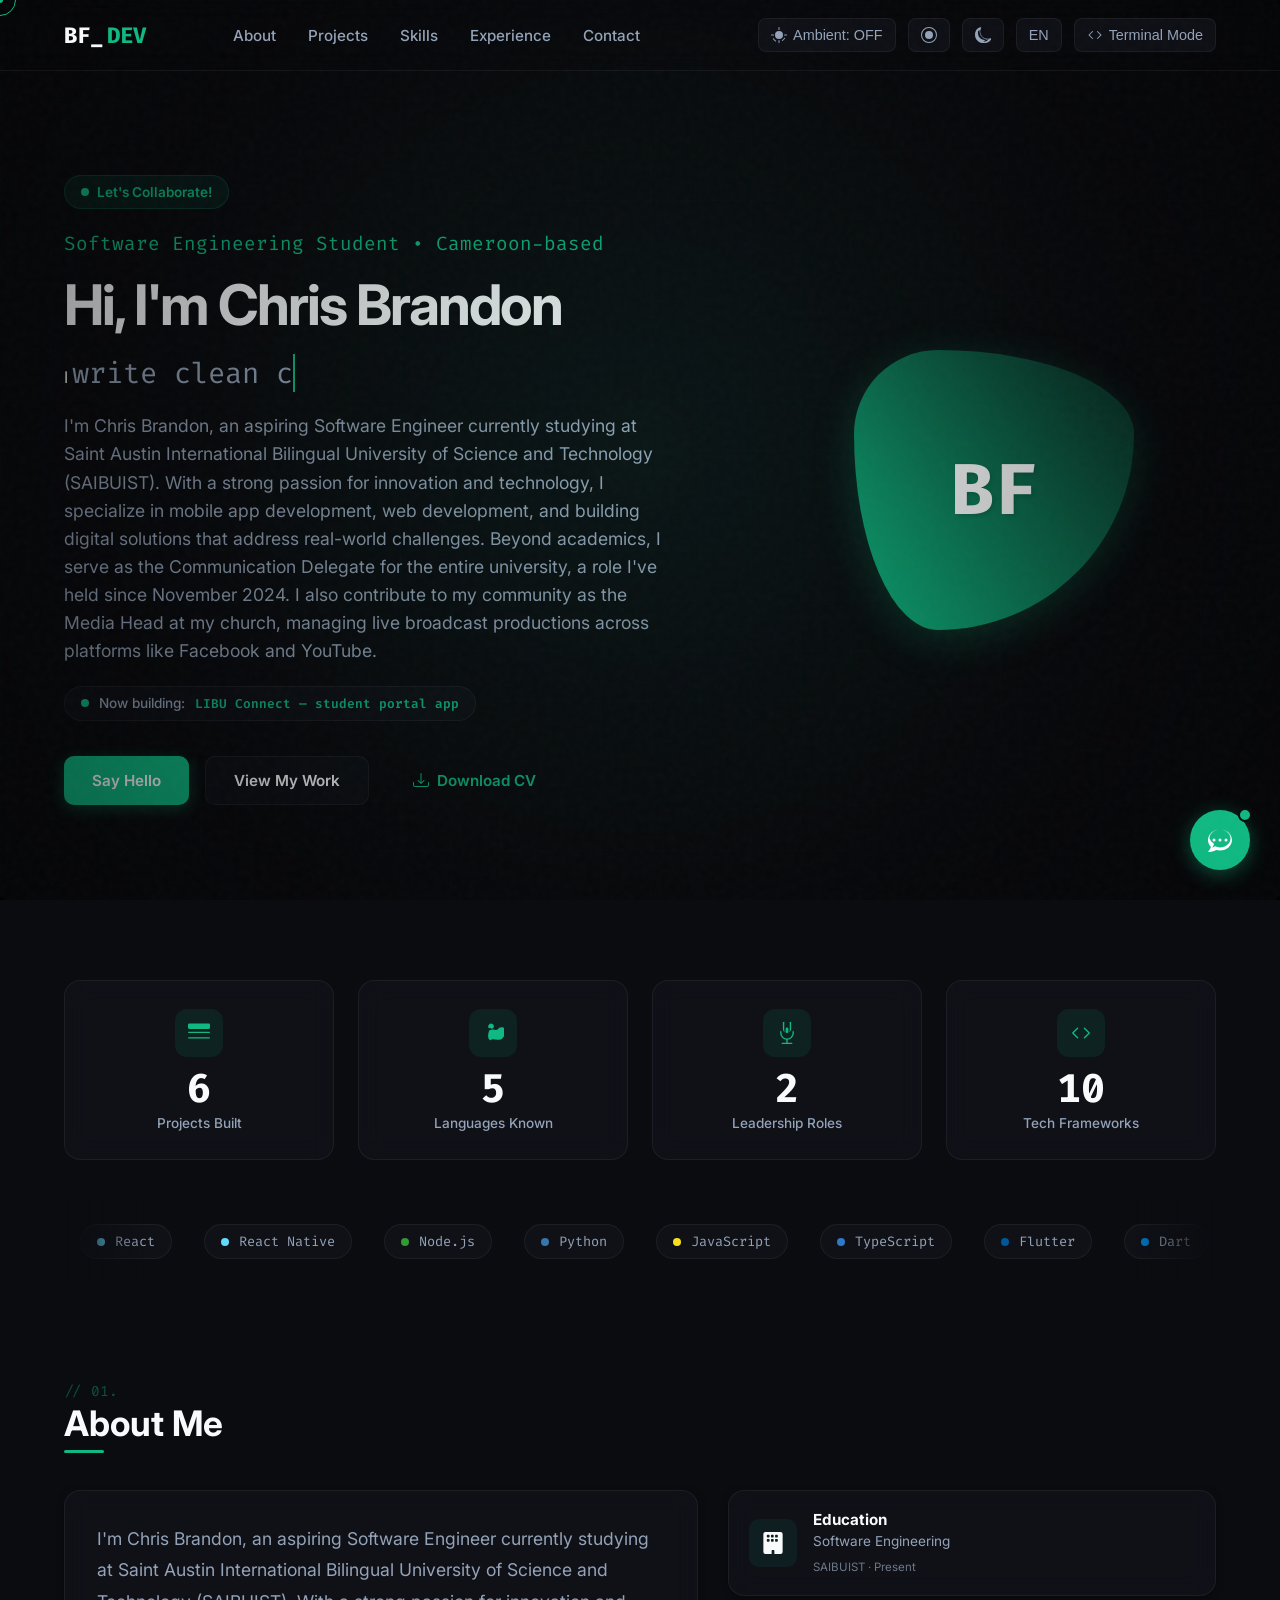
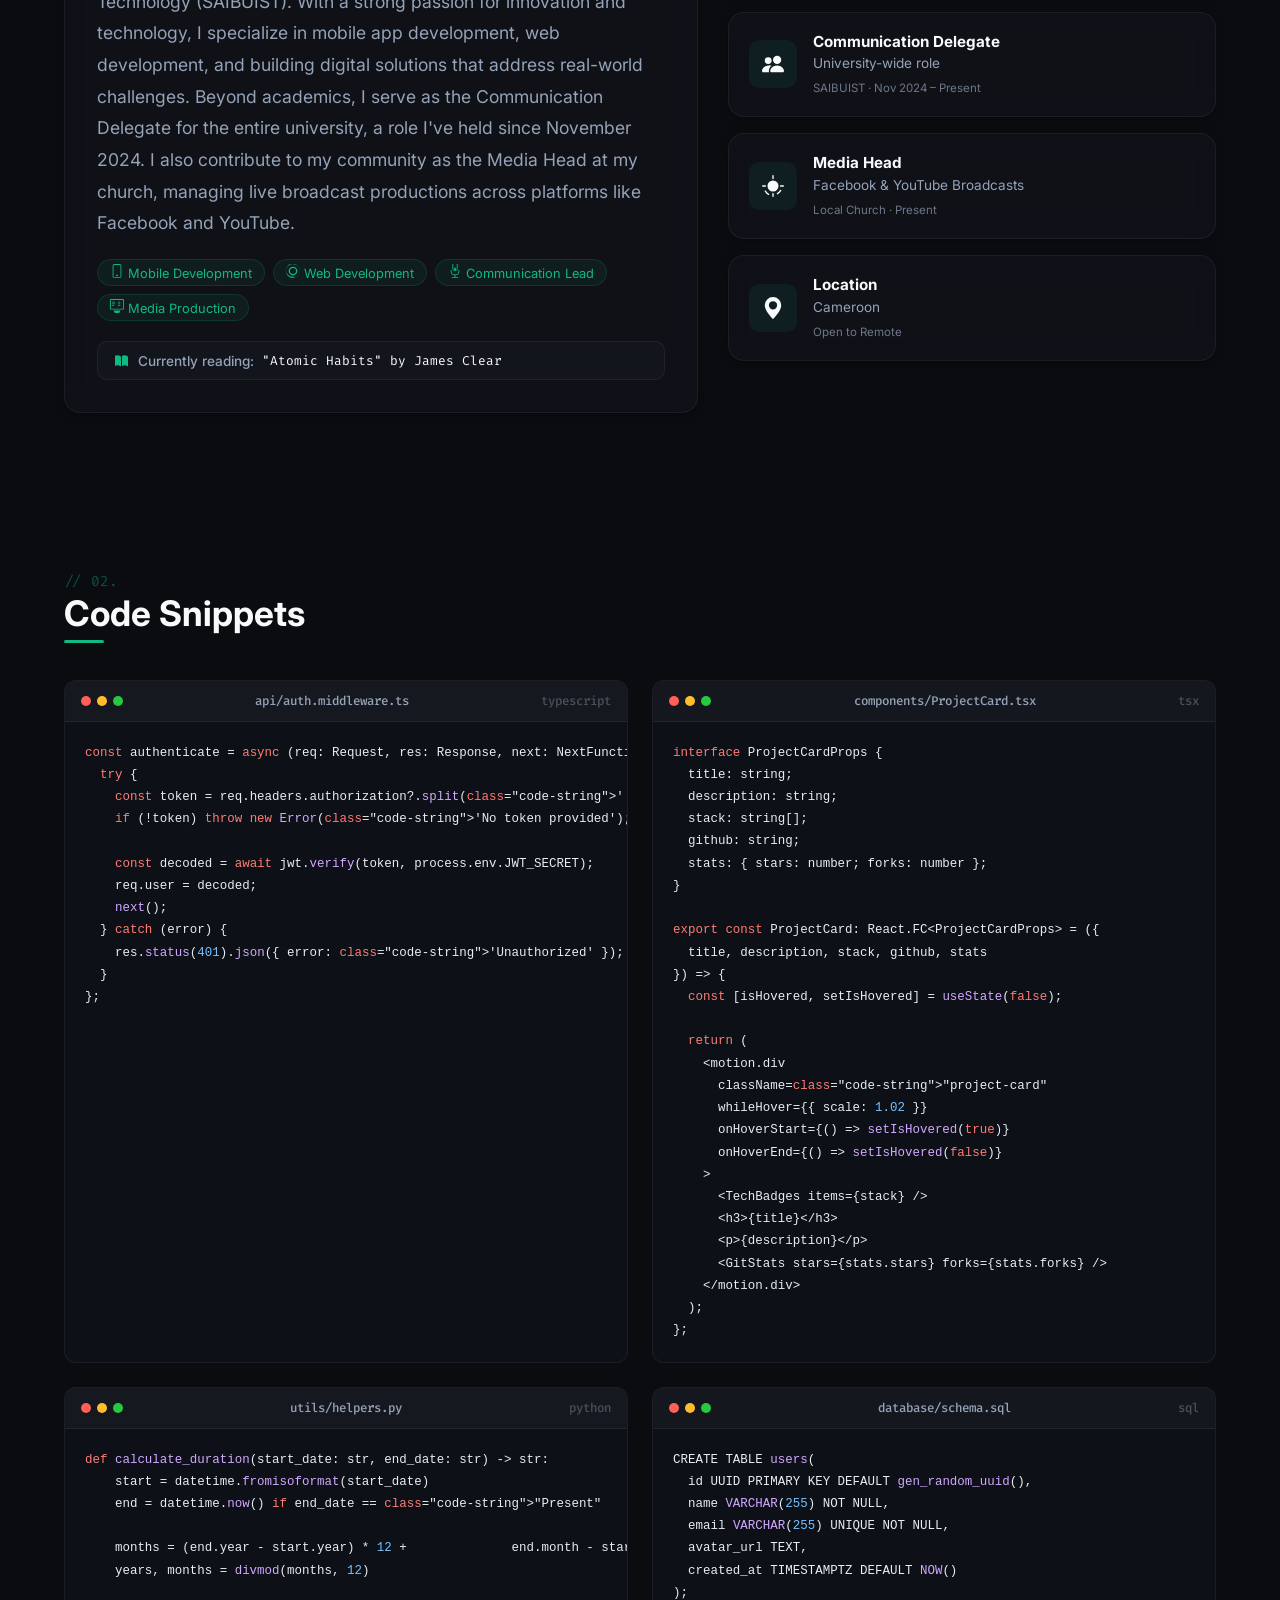
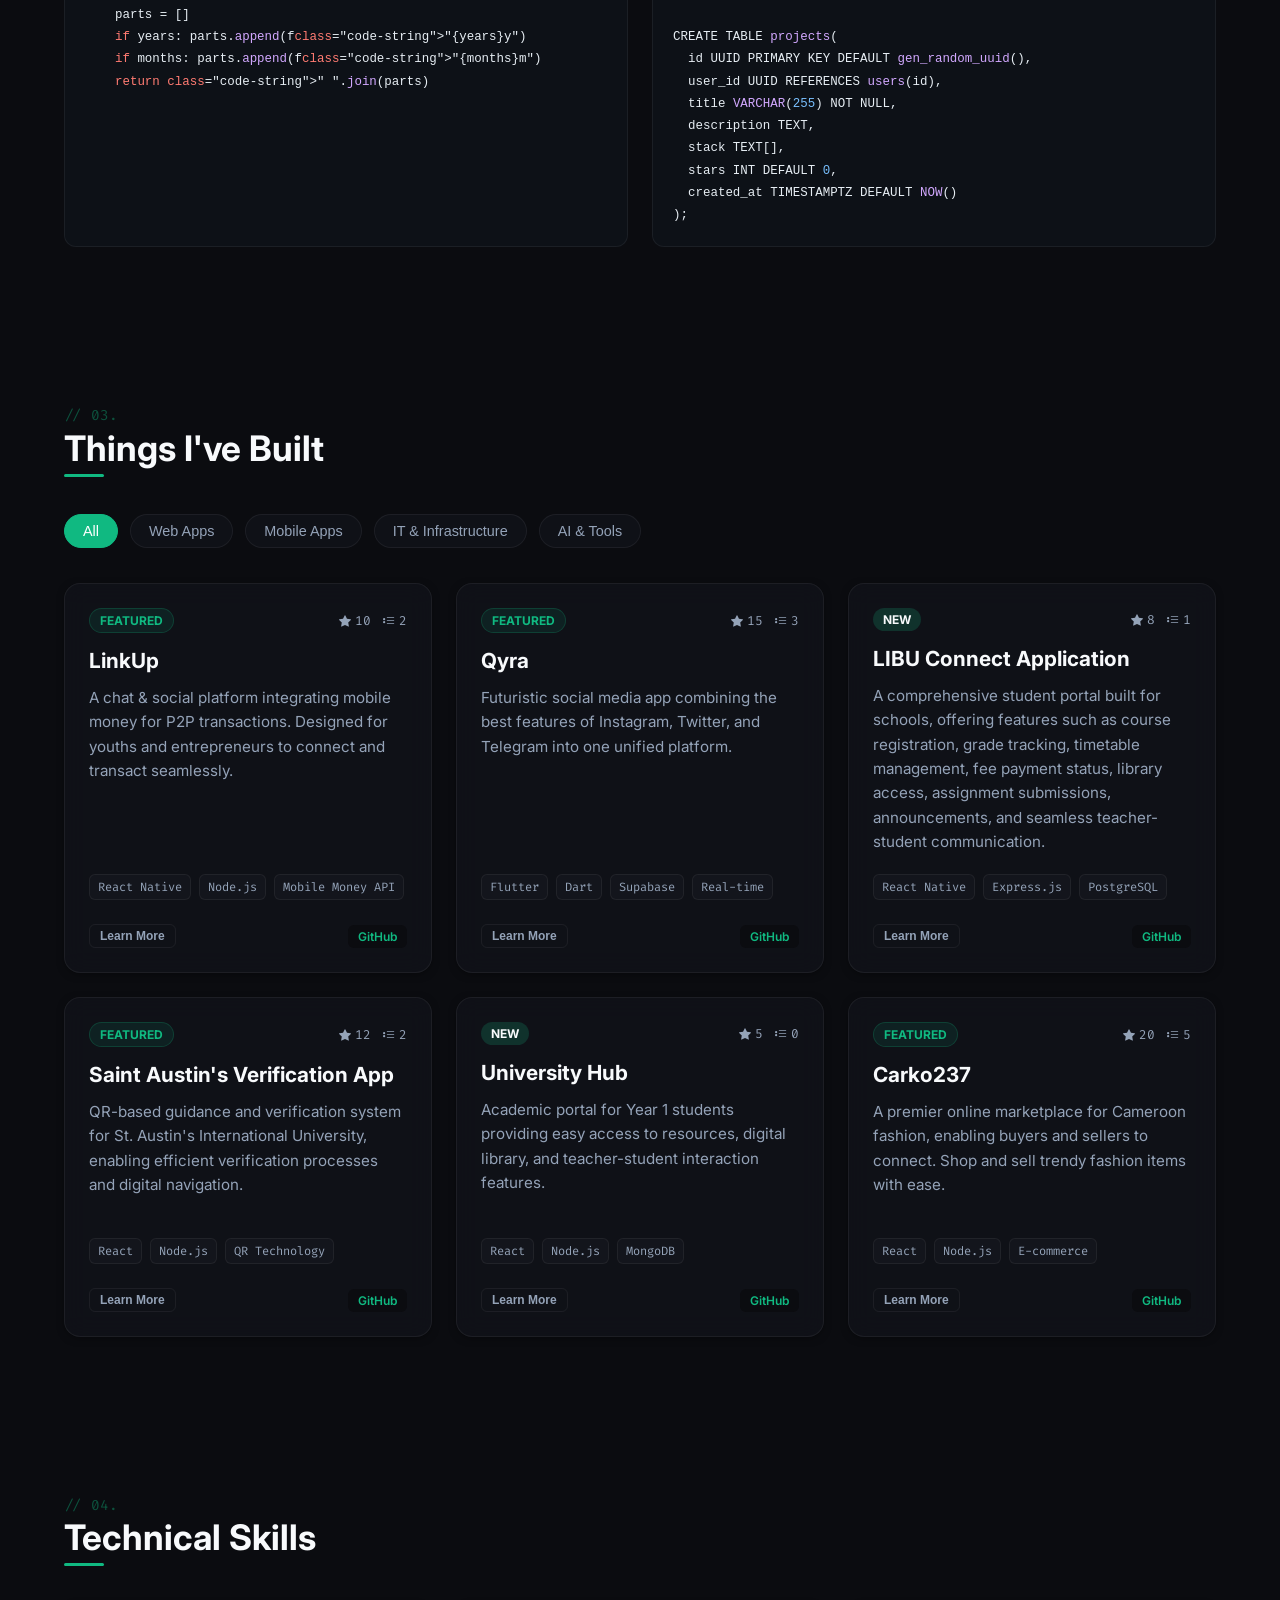
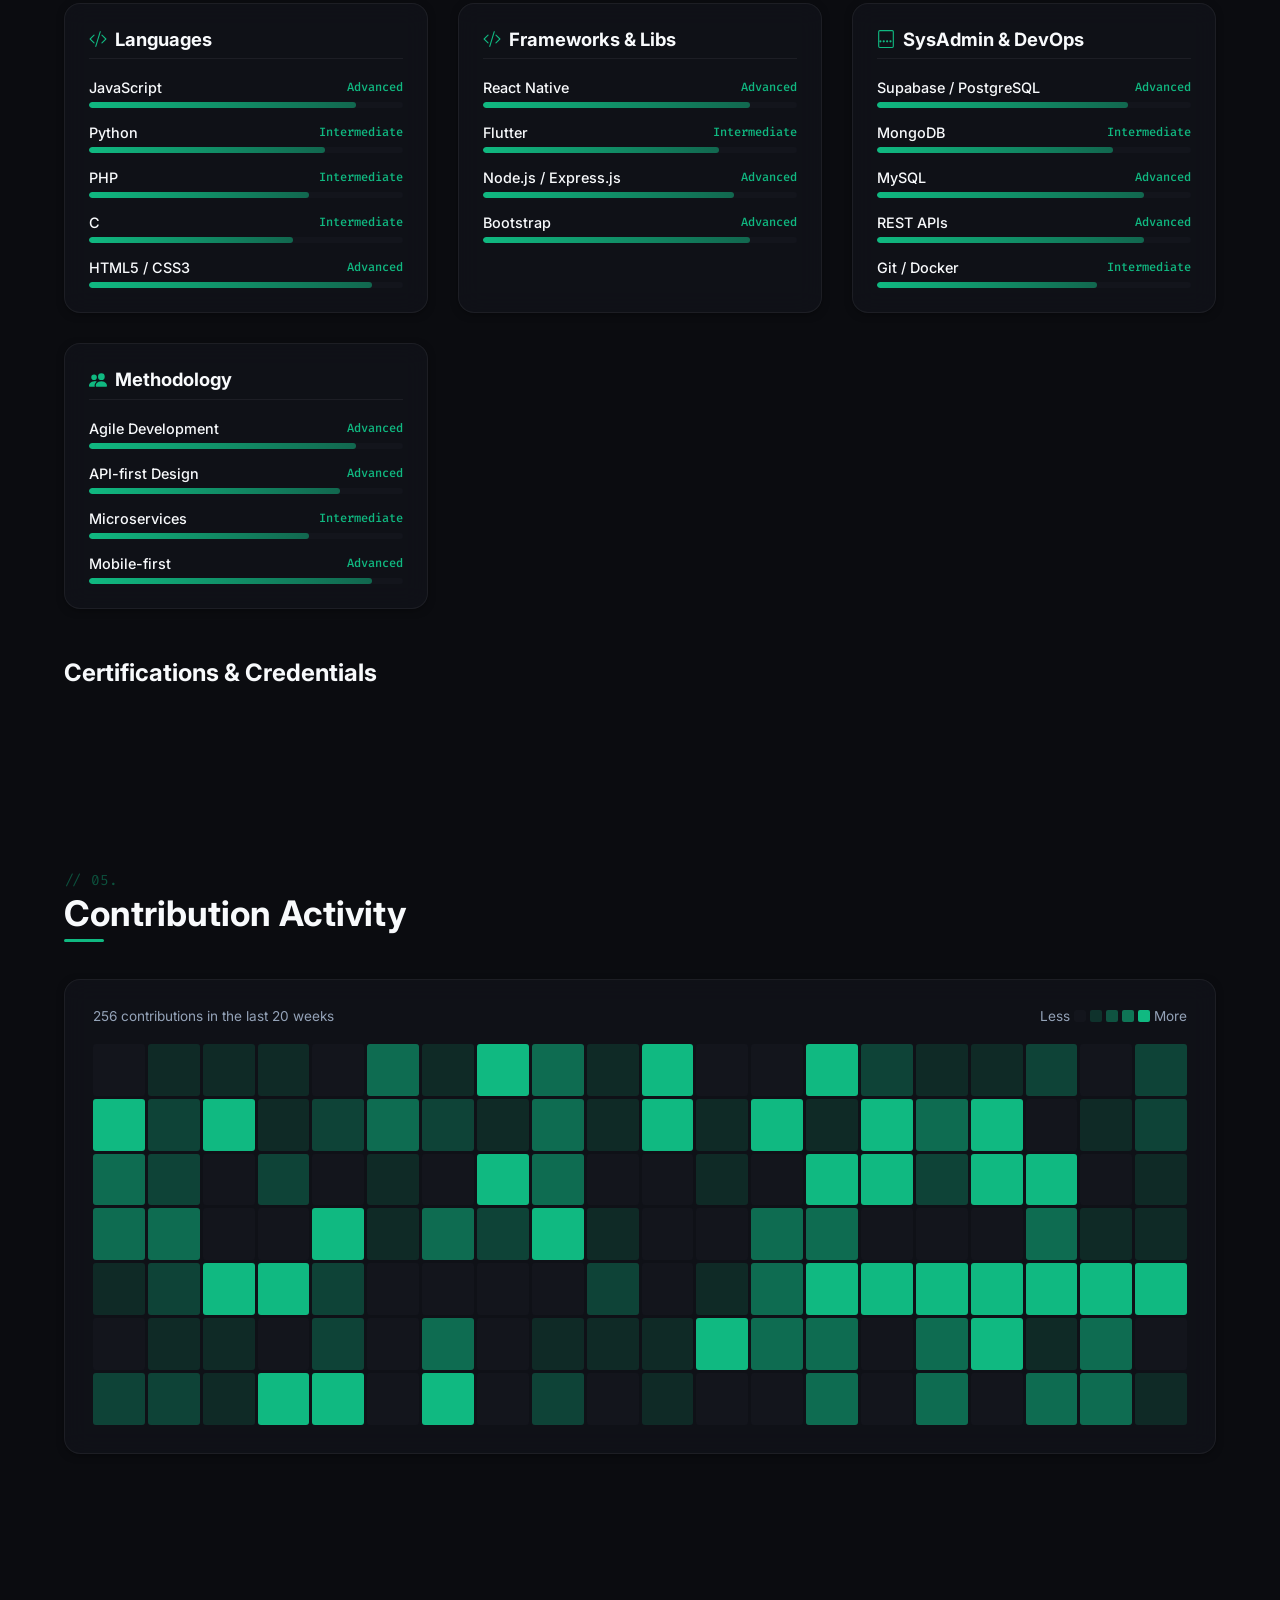
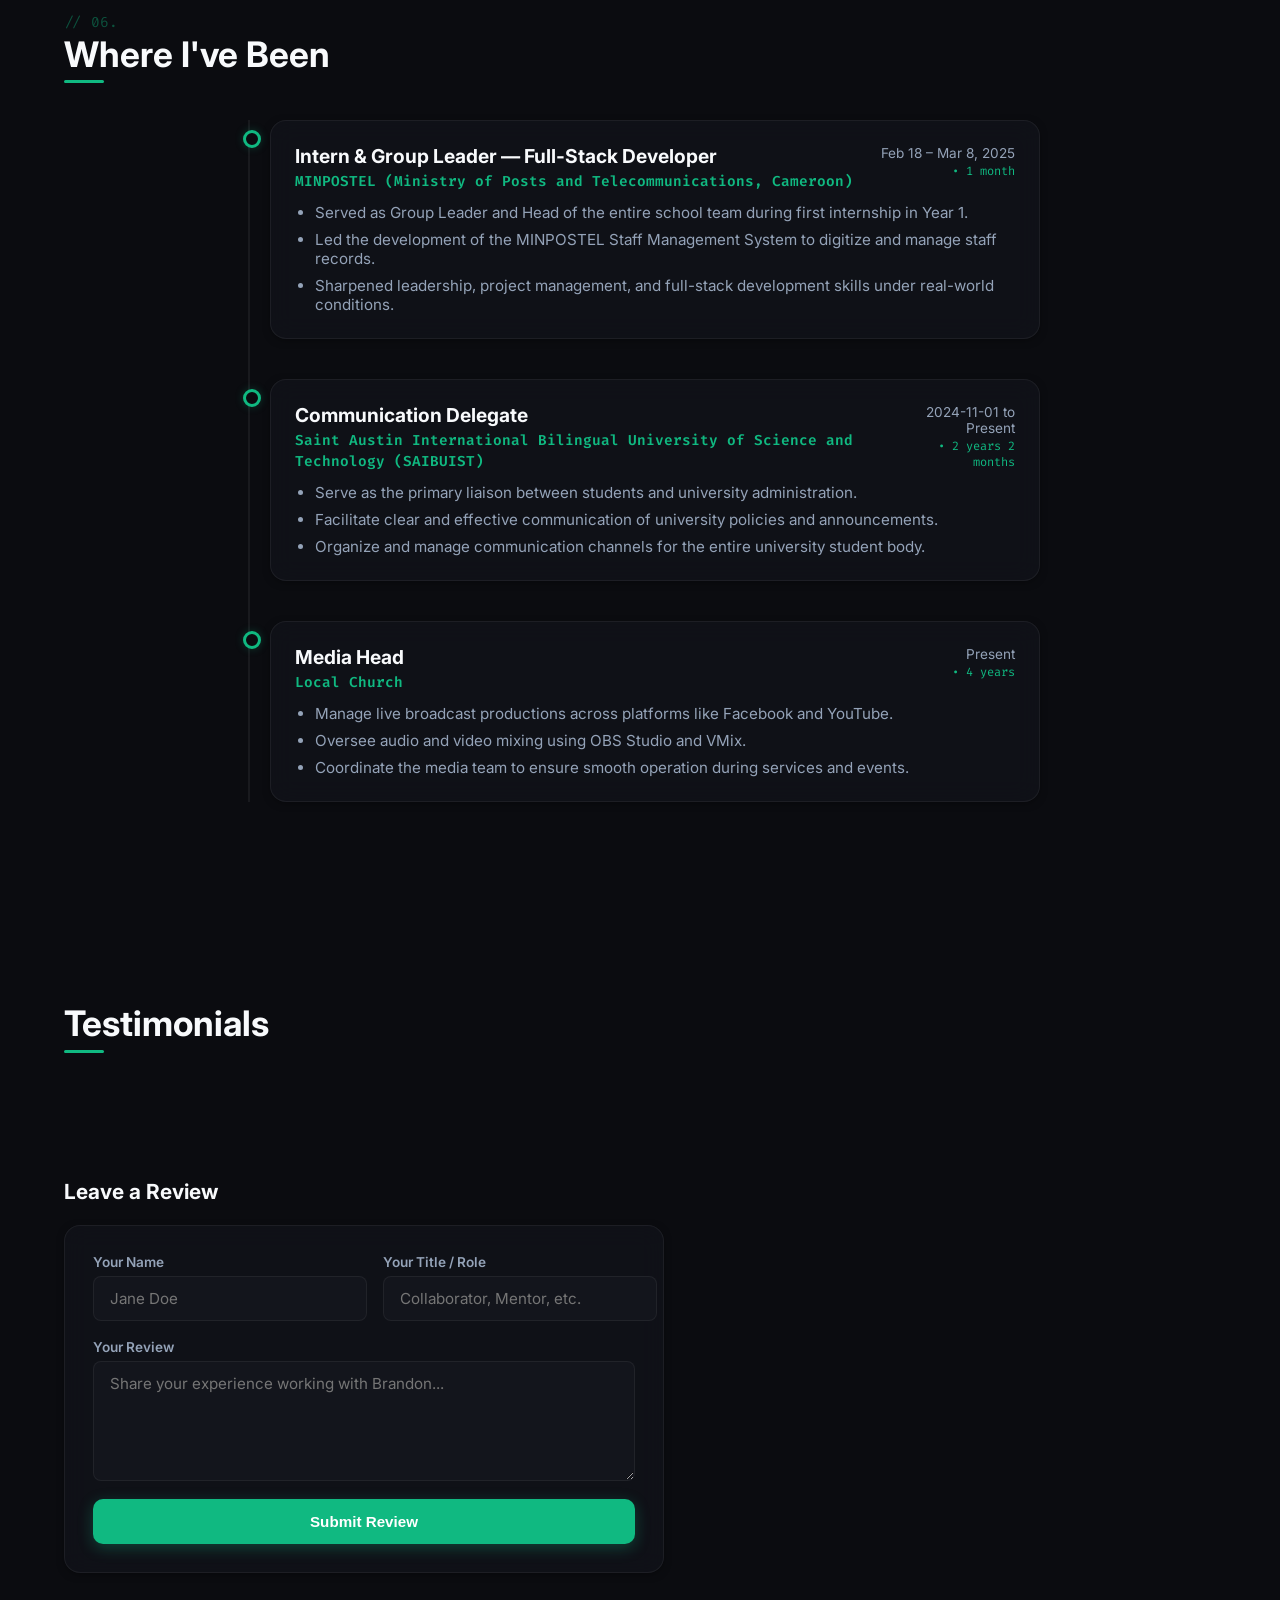
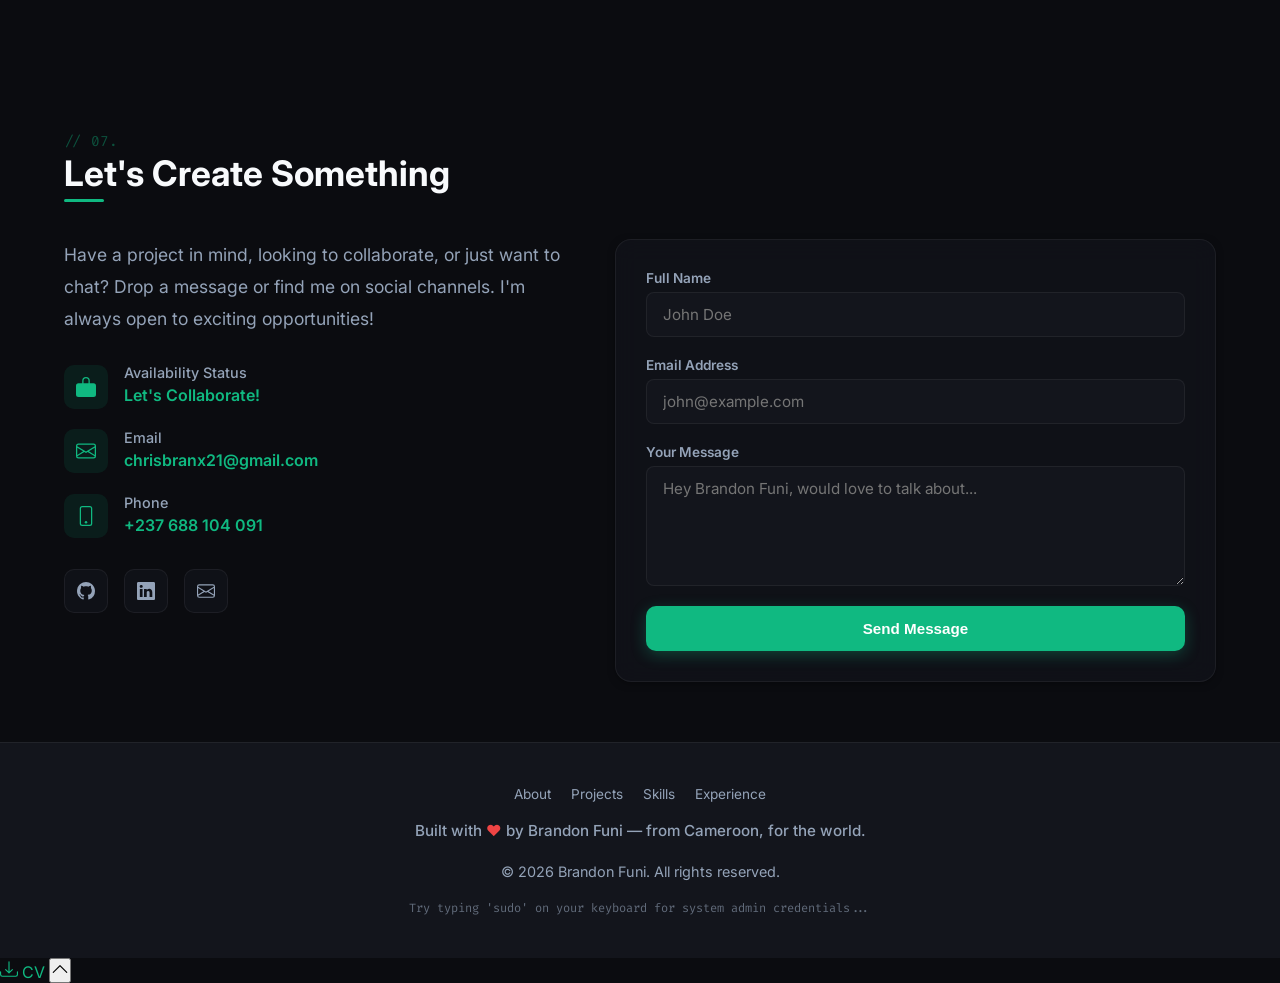
==== commit b788b267: "feat: review system with admin approval + mobile hamburger menu + responsive improvements - Visitors" ====
--- a/index.html
+++ b/index.html
@@ -64,6 +64,10 @@
         </ul>
       </nav>
 
+      <button class="hamburger" id="hamburger-btn" aria-label="Open menu" aria-expanded="false">
+        <span></span><span></span><span></span>
+      </button>
+
       <div class="controls">
         <!-- Ambient sound play -->
         <button class="control-btn" id="ambient-toggle" title="Toggle Lo-fi Ambient Music" aria-label="Toggle ambient music">
@@ -360,6 +364,28 @@
       <h2 class="section-title" id="testimonials-section-heading">Testimonials</h2>
       <div class="testimonials-grid" id="testimonials-container">
         <!-- Rendered dynamically by app.js -->
+      </div>
+
+      <div class="review-form-wrapper">
+        <h3 class="review-form-title" id="review-form-heading">Leave a Review</h3>
+        <form class="glass-card review-form" id="review-form" novalidate>
+          <div class="form-row">
+            <div class="form-group">
+              <label for="review-name" id="review-label-name">Your Name</label>
+              <input type="text" id="review-name" class="form-control hover-target" placeholder="Jane Doe" required>
+            </div>
+            <div class="form-group">
+              <label for="review-role" id="review-label-role">Your Title / Role</label>
+              <input type="text" id="review-role" class="form-control hover-target" placeholder="Collaborator, Mentor, etc.">
+            </div>
+          </div>
+          <div class="form-group">
+            <label for="review-text" id="review-label-text">Your Review</label>
+            <textarea id="review-text" class="form-control hover-target" placeholder="Share your experience working with Brandon..." required rows="4"></textarea>
+          </div>
+          <button type="submit" class="btn btn-primary hover-target" id="review-submit-btn" style="width:100%; justify-content:center;">Submit Review</button>
+          <div class="form-success-msg" id="review-success-alert">Thanks! Your review has been submitted for approval.</div>
+        </form>
       </div>
     </section>
 
@@ -453,7 +479,7 @@
     </section>
 
     <!-- Insights / Admin Section -->
-    <section class="section reveal" id="admin" style="display:none;">
+    <section class="section reveal" id="admin" style="display:none;" data-admin="true">
       <div class="admin-header">
         <h2 class="section-title" id="admin-section-heading">Live Portfolio Insights</h2>
         <span style="font-family:var(--font-mono); font-size:0.8rem; background:rgba(var(--accent-rgb),0.1); padding:4px 10px; border-radius:12px; color:var(--accent);">Admin Dashboard</span>
@@ -487,6 +513,13 @@
           <ul class="queries-list" id="popular-queries-list">
             <!-- Populated dynamically -->
           </ul>
+        </div>
+      </div>
+
+      <div class="admin-reviews">
+        <h3 id="insights-reviews-title">Pending Reviews</h3>
+        <div class="admin-reviews-list" id="pending-reviews-container">
+          <p class="admin-reviews-empty" id="no-pending-reviews">No pending reviews.</p>
         </div>
       </div>
     </section>
--- a/style.css
+++ b/style.css
@@ -335,6 +335,47 @@
   border-radius: 2px;
 }
 
+.hamburger {
+  display: none;
+  flex-direction: column;
+  justify-content: center;
+  gap: 5px;
+  width: 36px;
+  height: 36px;
+  background: none;
+  border: 1px solid var(--border-color);
+  border-radius: 8px;
+  cursor: pointer;
+  padding: 6px;
+  z-index: 100;
+  transition: border-color 0.2s;
+}
+
+.hamburger:hover {
+  border-color: var(--accent);
+}
+
+.hamburger span {
+  display: block;
+  width: 100%;
+  height: 2px;
+  background: var(--text-secondary);
+  border-radius: 2px;
+  transition: transform 0.3s, opacity 0.3s;
+}
+
+.hamburger.open span:nth-child(1) {
+  transform: translateY(7px) rotate(45deg);
+}
+
+.hamburger.open span:nth-child(2) {
+  opacity: 0;
+}
+
+.hamburger.open span:nth-child(3) {
+  transform: translateY(-7px) rotate(-45deg);
+}
+
 .controls {
   display: flex;
   align-items: center;
@@ -942,6 +983,29 @@
   margin-top: 30px;
 }
 
+.review-form-wrapper {
+  margin-top: 60px;
+  max-width: 600px;
+}
+
+.review-form-title {
+  font-size: 1.3rem;
+  margin-bottom: 20px;
+}
+
+.review-form {
+  padding: 28px;
+  display: flex;
+  flex-direction: column;
+  gap: 18px;
+}
+
+.review-form .form-row {
+  display: grid;
+  grid-template-columns: 1fr 1fr;
+  gap: 16px;
+}
+
 .testimonial-card {
   padding: 28px;
   display: flex;
@@ -1160,6 +1224,97 @@
 .analytics-card h3 {
   font-size: 1.2rem;
   margin-bottom: 20px;
+}
+
+.admin-reviews {
+  margin-top: 40px;
+}
+
+.admin-reviews h3 {
+  font-size: 1.2rem;
+  margin-bottom: 20px;
+}
+
+.admin-reviews-list {
+  display: flex;
+  flex-direction: column;
+  gap: 16px;
+}
+
+.admin-reviews-empty {
+  font-size: 0.9rem;
+  color: var(--text-secondary);
+  opacity: 0.7;
+  font-family: var(--font-mono);
+}
+
+.admin-review-card {
+  padding: 20px;
+  display: flex;
+  justify-content: space-between;
+  align-items: flex-start;
+  gap: 16px;
+}
+
+.admin-review-body {
+  flex: 1;
+}
+
+.admin-review-body h4 {
+  font-size: 1rem;
+  margin-bottom: 2px;
+}
+
+.admin-review-role {
+  font-size: 0.8rem;
+  color: var(--accent);
+  font-family: var(--font-mono);
+  margin-bottom: 8px;
+  display: block;
+}
+
+.admin-review-text {
+  font-size: 0.9rem;
+  color: var(--text-secondary);
+  line-height: 1.5;
+}
+
+.admin-review-actions {
+  display: flex;
+  gap: 8px;
+  flex-shrink: 0;
+}
+
+.admin-review-btn {
+  padding: 6px 14px;
+  border-radius: 8px;
+  border: 1px solid var(--border-color);
+  font-size: 0.8rem;
+  font-weight: 600;
+  background: var(--card-bg);
+  color: var(--text-secondary);
+  cursor: pointer;
+  transition: all 0.2s;
+}
+
+.admin-review-btn.approve {
+  color: var(--accent);
+  border-color: var(--accent);
+}
+
+.admin-review-btn.approve:hover {
+  background: var(--accent);
+  color: #fff;
+}
+
+.admin-review-btn.delete {
+  color: #ef4444;
+  border-color: #ef4444;
+}
+
+.admin-review-btn.delete:hover {
+  background: #ef4444;
+  color: #fff;
 }
 
 /* Heatmap Grid Simulator */
@@ -1899,11 +2054,50 @@
   }
 
   .nav-links {
-    display: none; /* Needs toggle script in mobile navigation context */
+    position: fixed;
+    top: 0;
+    right: -100%;
+    width: 280px;
+    height: 100vh;
+    flex-direction: column;
+    background: var(--card-bg);
+    backdrop-filter: var(--glass-blur);
+    -webkit-backdrop-filter: var(--glass-blur);
+    border-left: 1px solid var(--border-color);
+    padding: 80px 32px 32px;
+    gap: 8px;
+    transition: right 0.3s ease;
+    z-index: 99;
+    display: flex;
+  }
+
+  .nav-links.open {
+    right: 0;
+  }
+
+  .nav-links li {
+    width: 100%;
+  }
+
+  .nav-links a {
+    display: block;
+    padding: 12px 16px;
+    font-size: 1.05rem;
+    border-radius: 10px;
+    transition: background 0.2s;
+  }
+
+  .nav-links a:hover,
+  .nav-links a.active {
+    background: rgba(var(--accent-rgb), 0.1);
+  }
+
+  .hamburger {
+    display: flex;
   }
 
   .controls {
-    gap: 8px;
+    gap: 6px;
   }
 
   .control-btn span {
@@ -1912,12 +2106,108 @@
 
   .section-title {
     font-size: 1.8rem;
+  }
+
+  .hero-title {
+    font-size: 2.2rem;
+  }
+
+  .typewriter-text {
+    font-size: 1.2rem;
+  }
+
+  .hero-subtitle {
+    font-size: 0.95rem;
+  }
+
+  .section {
+    padding: 60px 0;
+  }
+
+  .testimonials-grid {
+    grid-template-columns: 1fr;
+  }
+
+  .review-form .form-row {
+    grid-template-columns: 1fr;
+  }
+
+  .admin-review-card {
+    flex-direction: column;
+  }
+
+  .admin-review-actions {
+    align-self: flex-end;
+  }
+
+  .project-modal-content {
+    width: 95vw;
+    margin: 20px auto;
+    padding: 24px;
+  }
+
+  .footer-nav {
+    flex-wrap: wrap;
+    justify-content: center;
+    gap: 12px;
   }
 
   .chatbot-window {
     width: calc(100vw - 60px);
     right: -10px;
     height: 480px;
+  }
+}
+
+/* Very small screens */
+@media (max-width: 480px) {
+  .hero-title {
+    font-size: 1.8rem;
+  }
+
+  .typewriter-text {
+    font-size: 1rem;
+  }
+
+  .section-title {
+    font-size: 1.5rem;
+  }
+
+  .stats-grid {
+    gap: 12px;
+  }
+
+  .stat-counter-item {
+    padding: 20px 12px;
+  }
+
+  .stat-counter-num {
+    font-size: 1.6rem;
+  }
+
+  .stat-counter-label {
+    font-size: 0.75rem;
+  }
+
+  .about-grid-enhanced {
+    gap: 20px;
+  }
+
+  .now-building-label {
+    font-size: 0.8rem;
+  }
+
+  .now-building-text {
+    font-size: 0.9rem;
+  }
+
+  .admin-grid {
+    grid-template-columns: 1fr;
+  }
+
+  .command-palette {
+    width: 95vw;
+    margin: 0 10px;
   }
 }
 
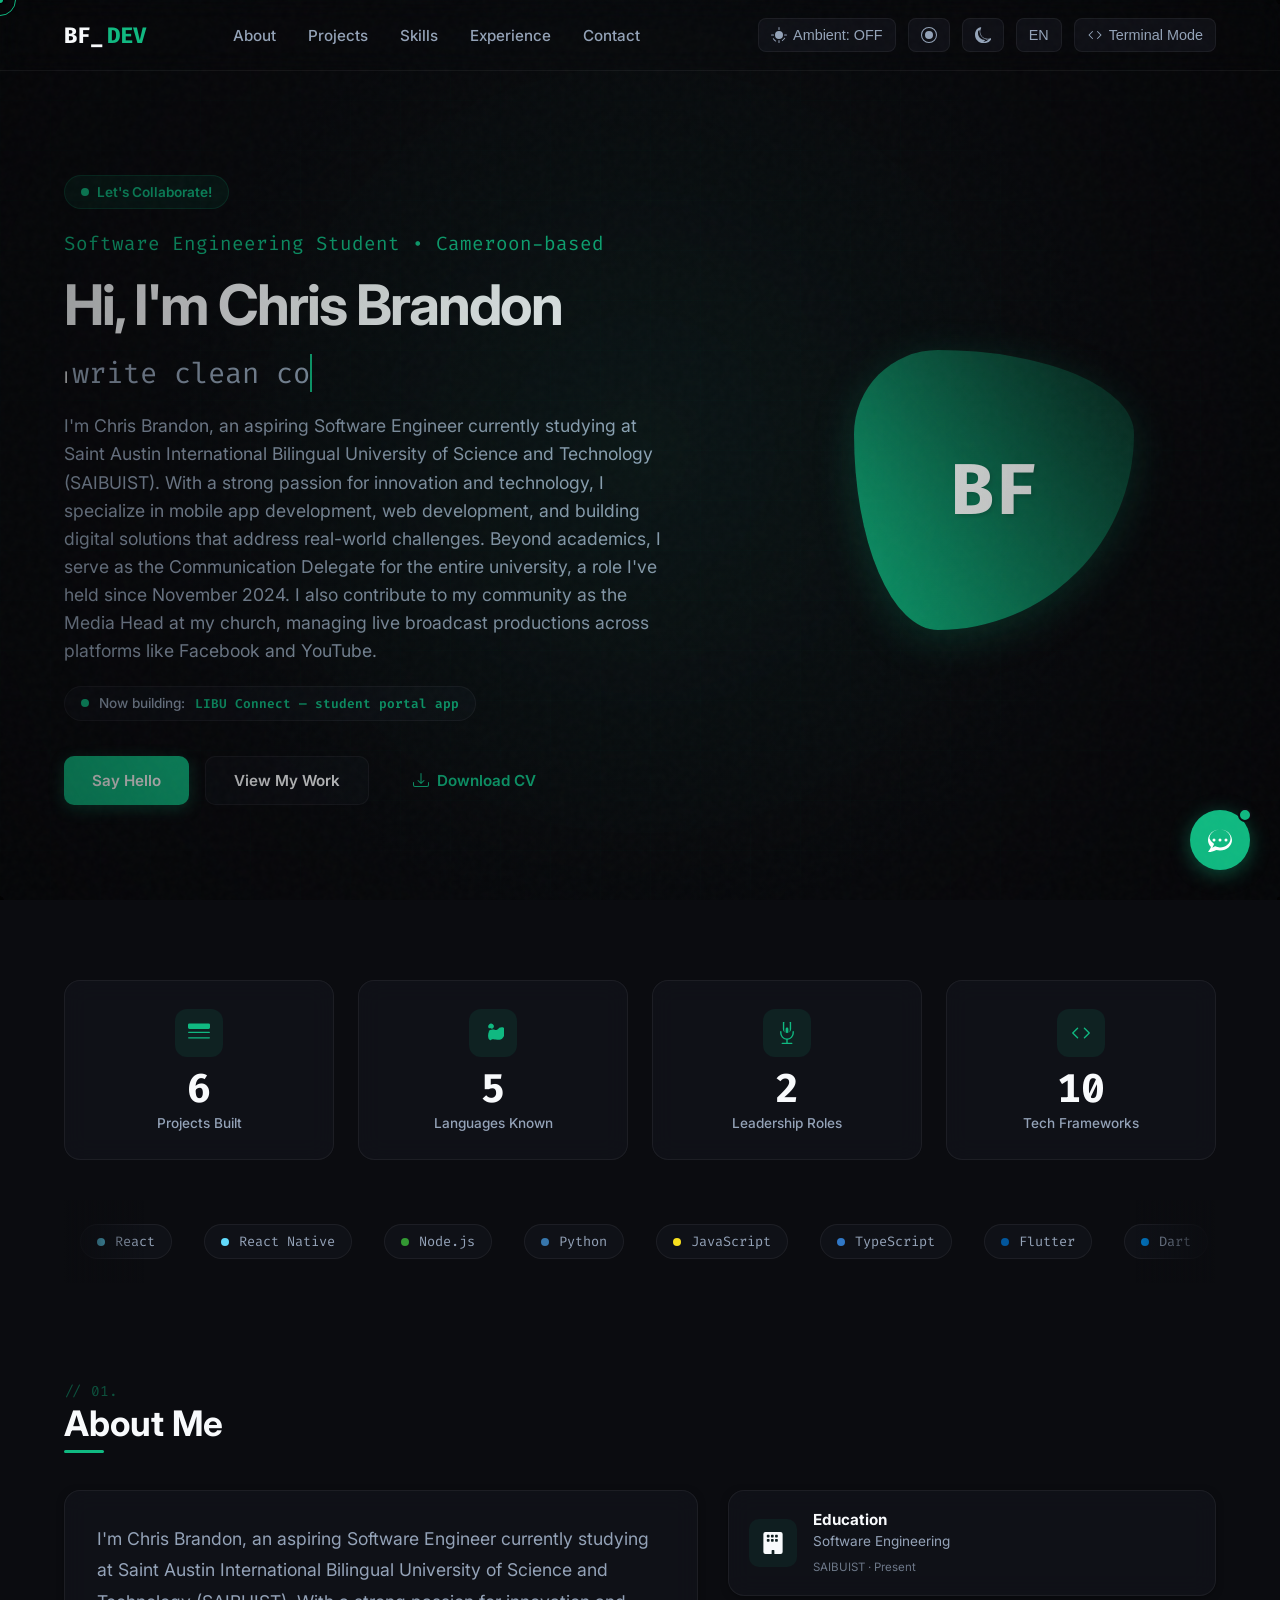
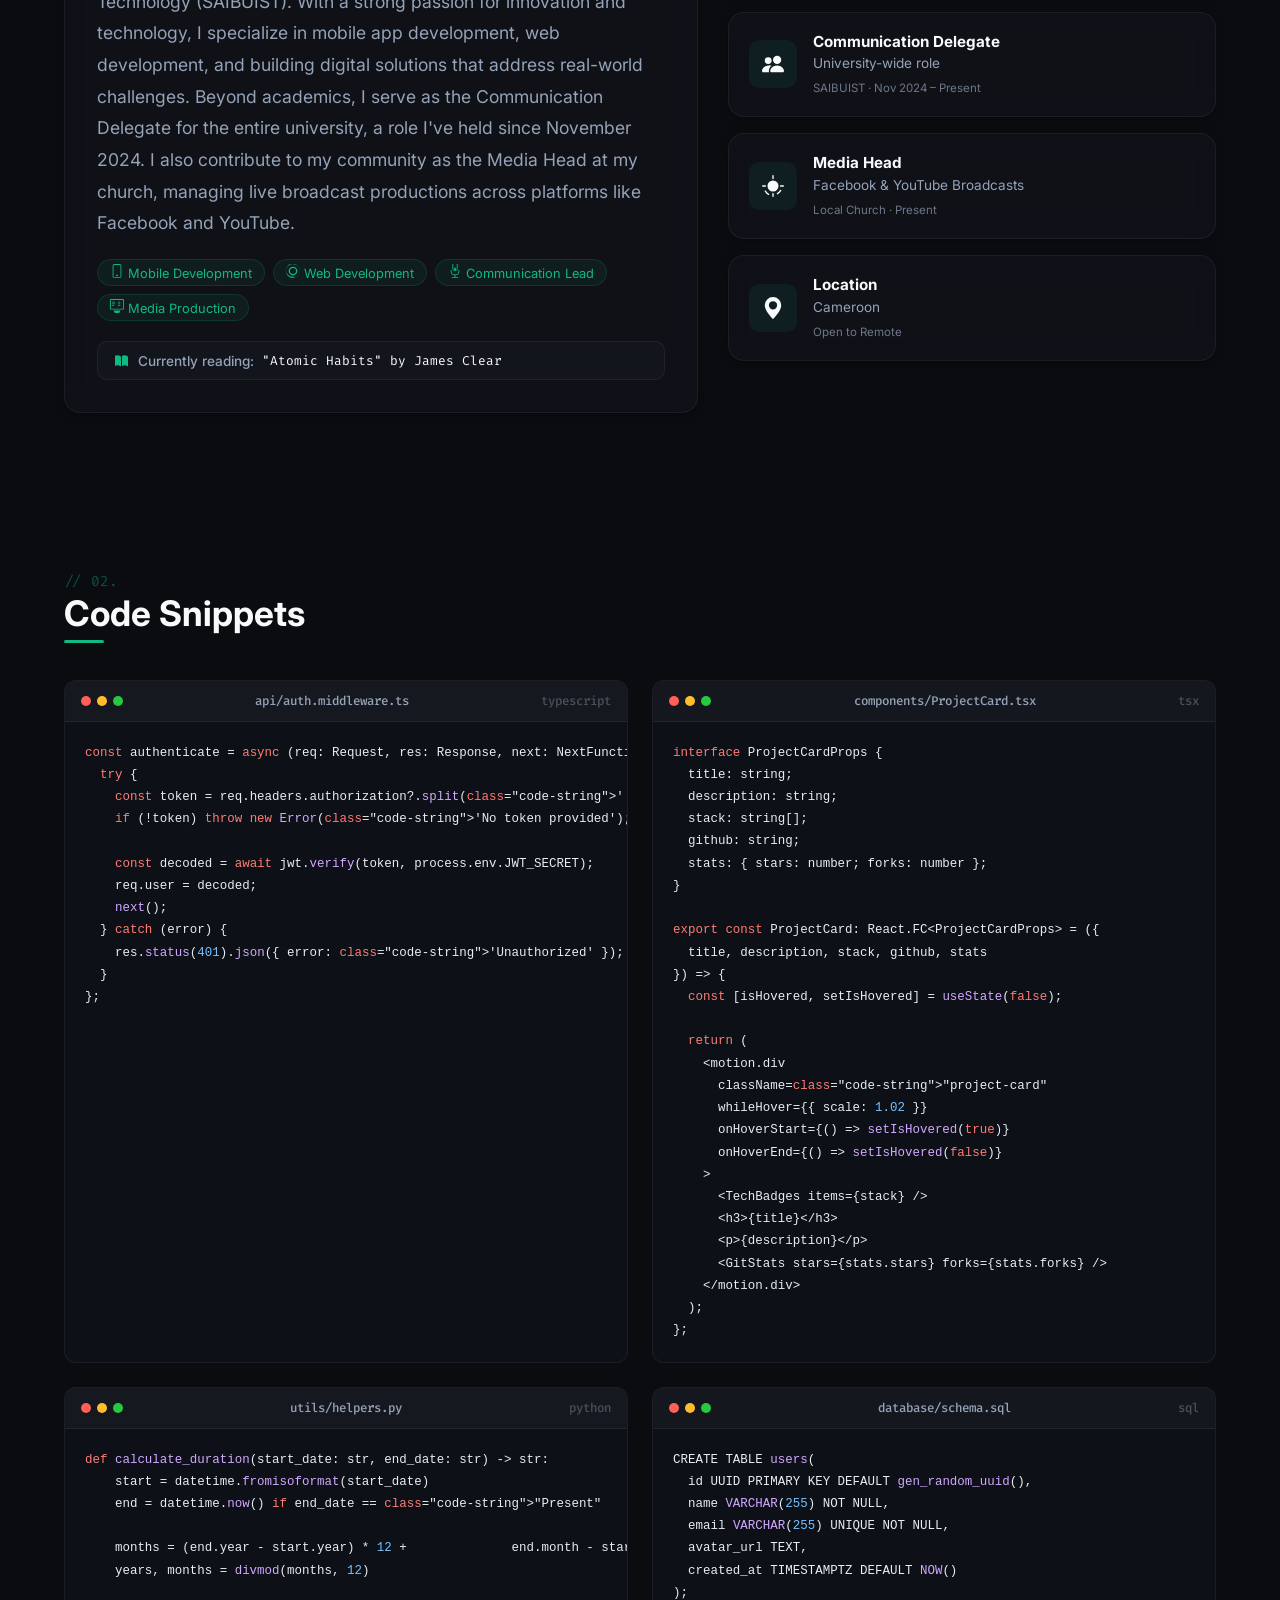
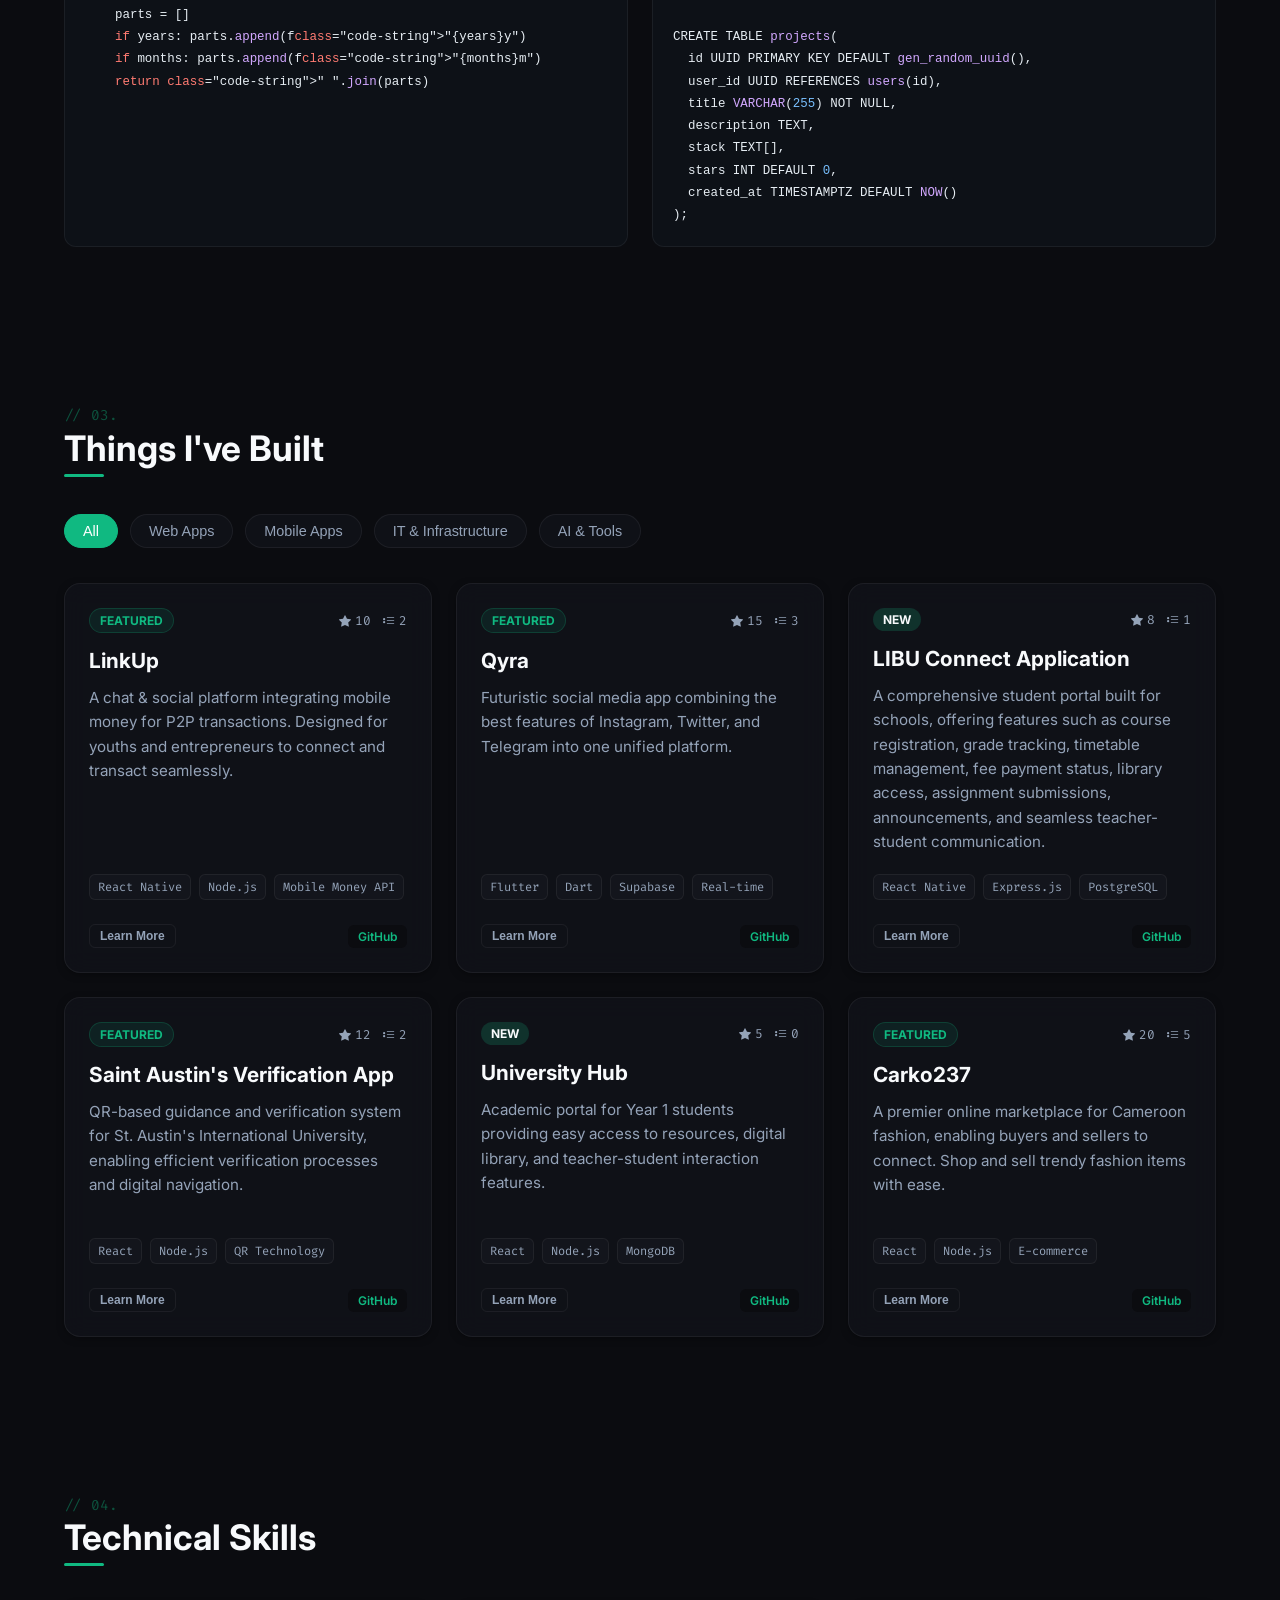
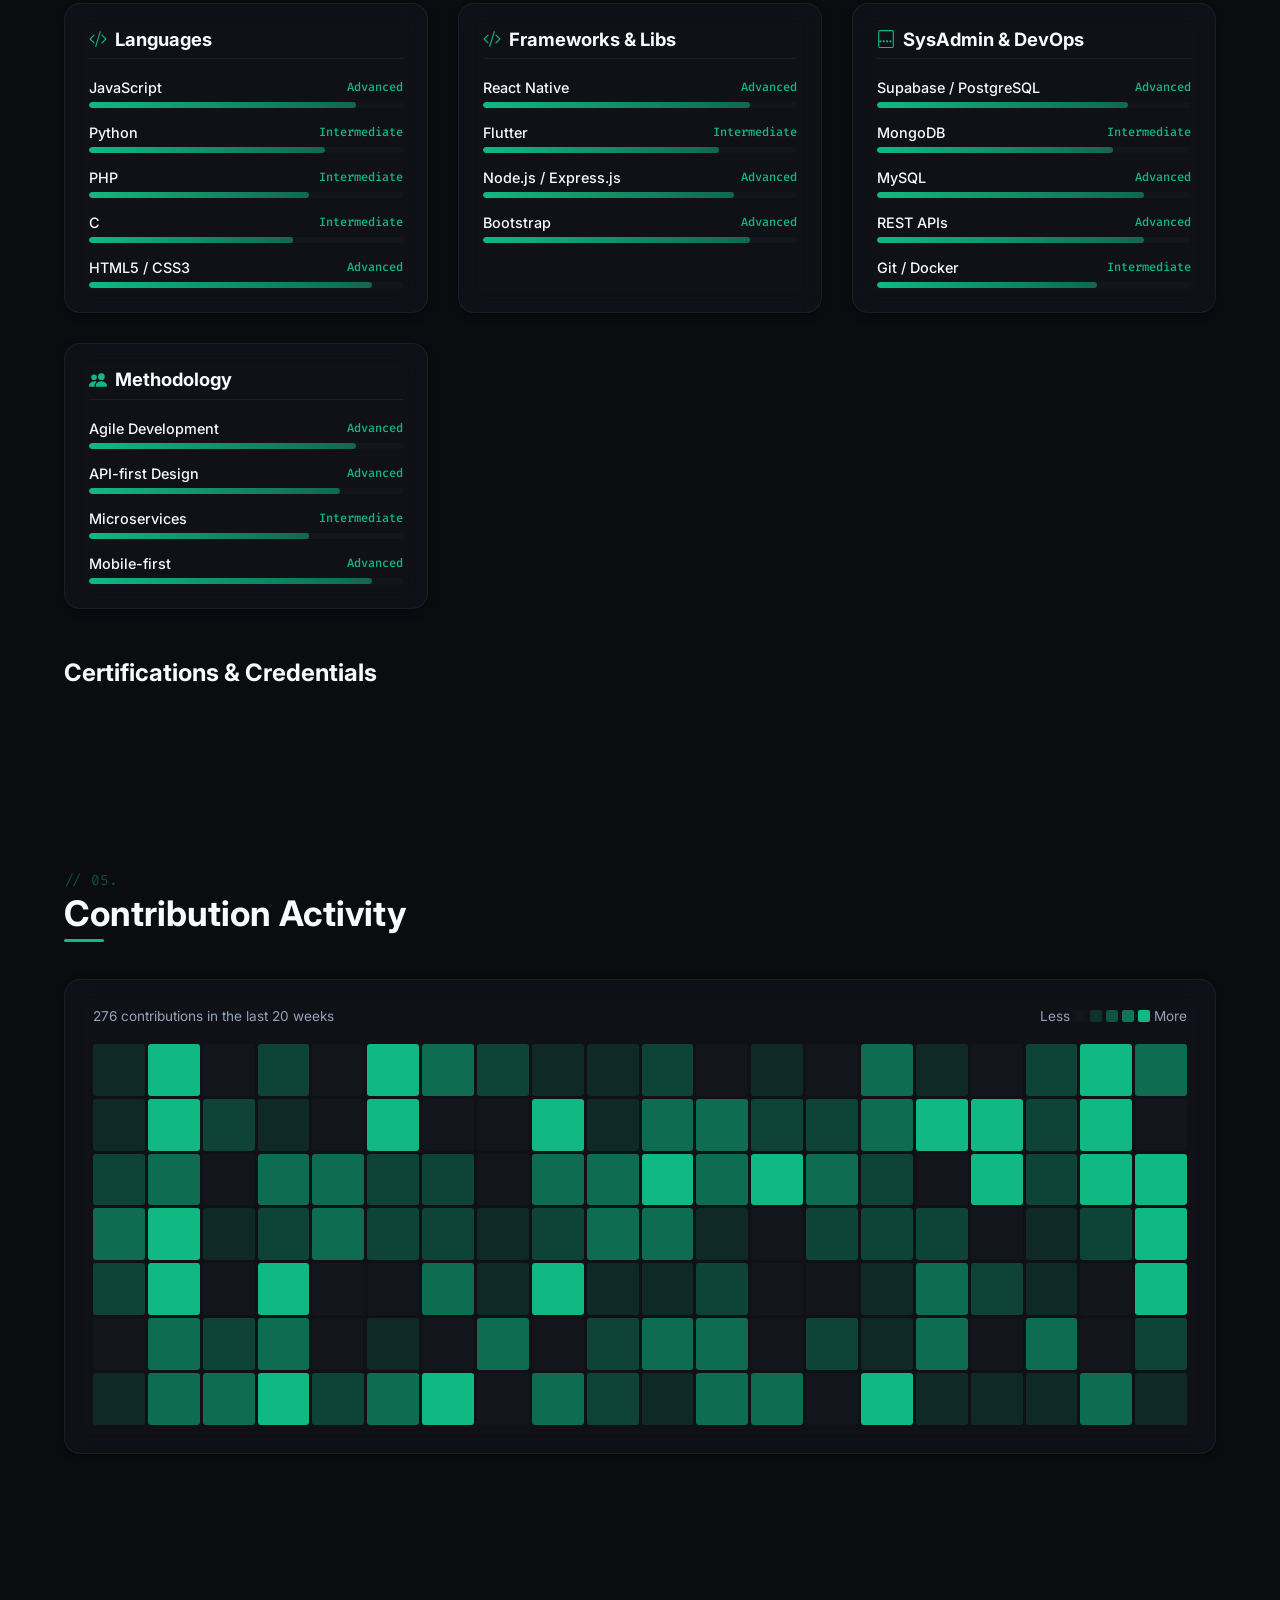
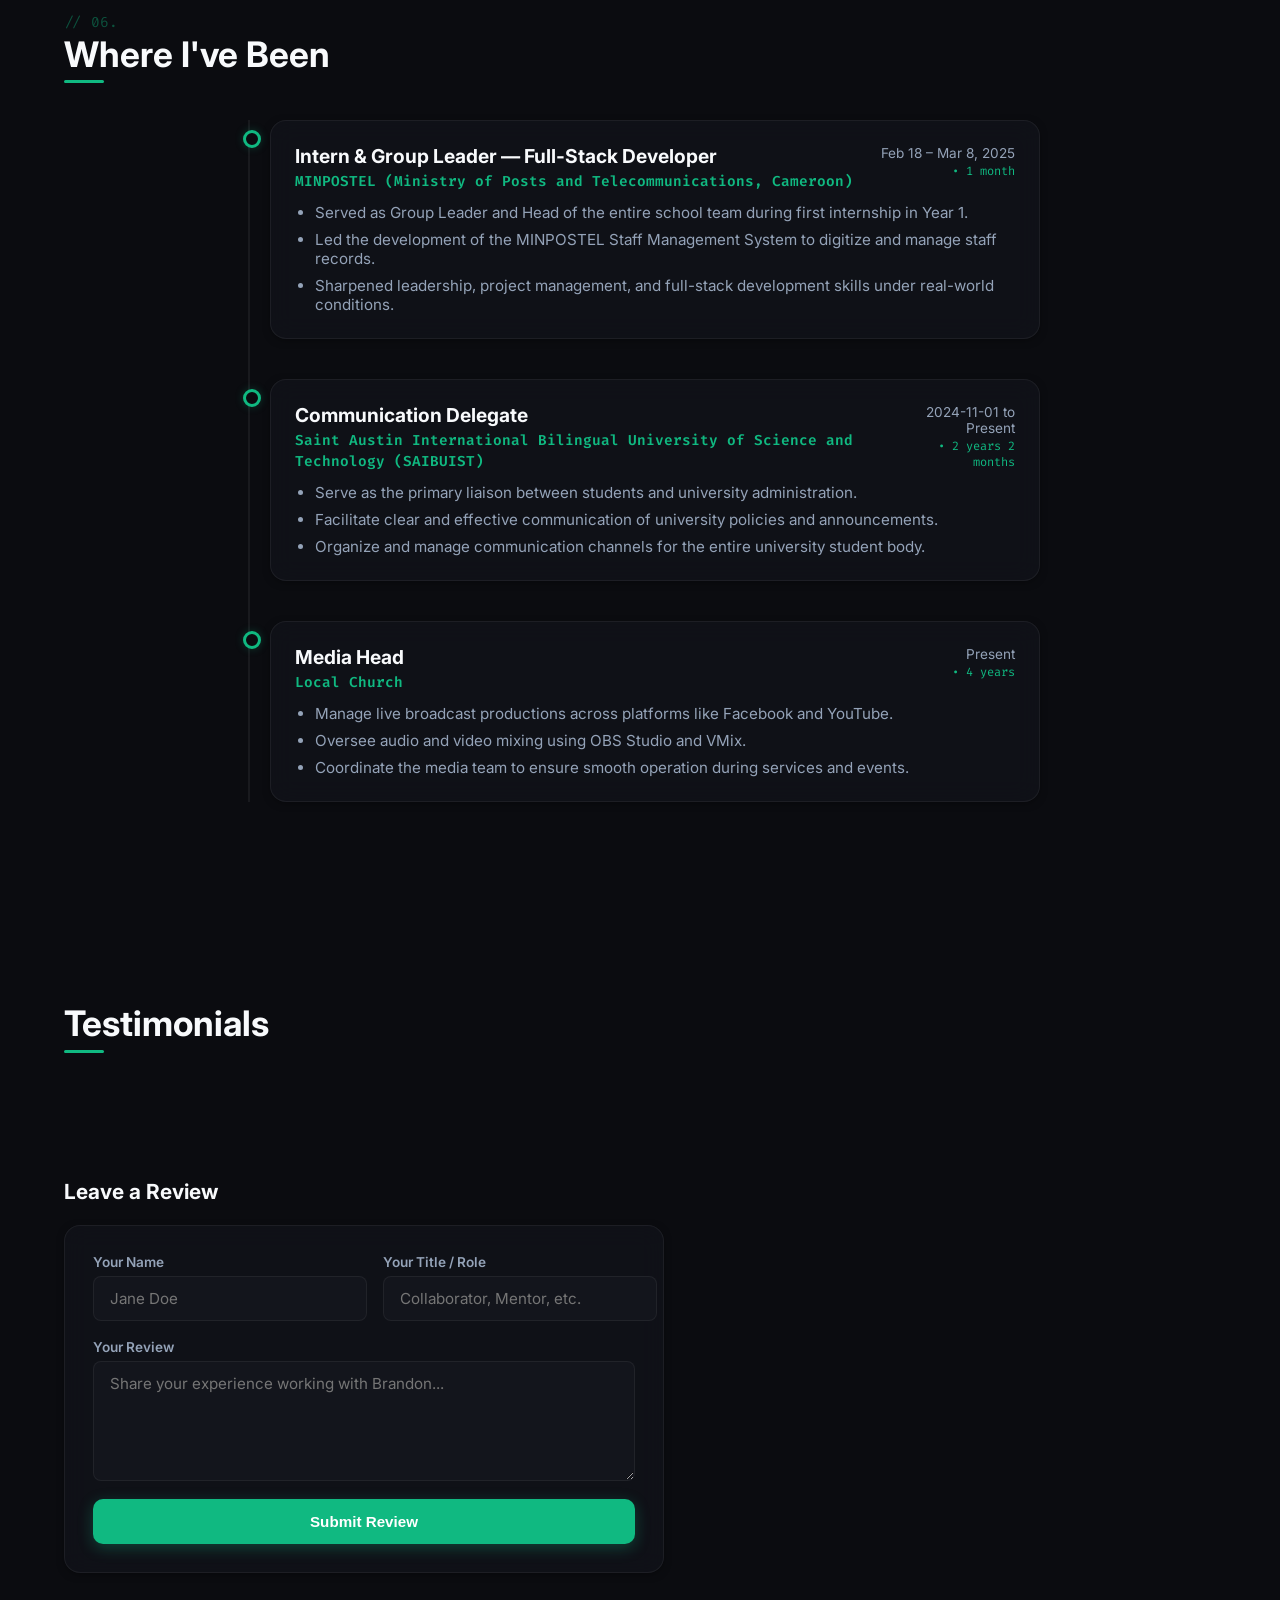
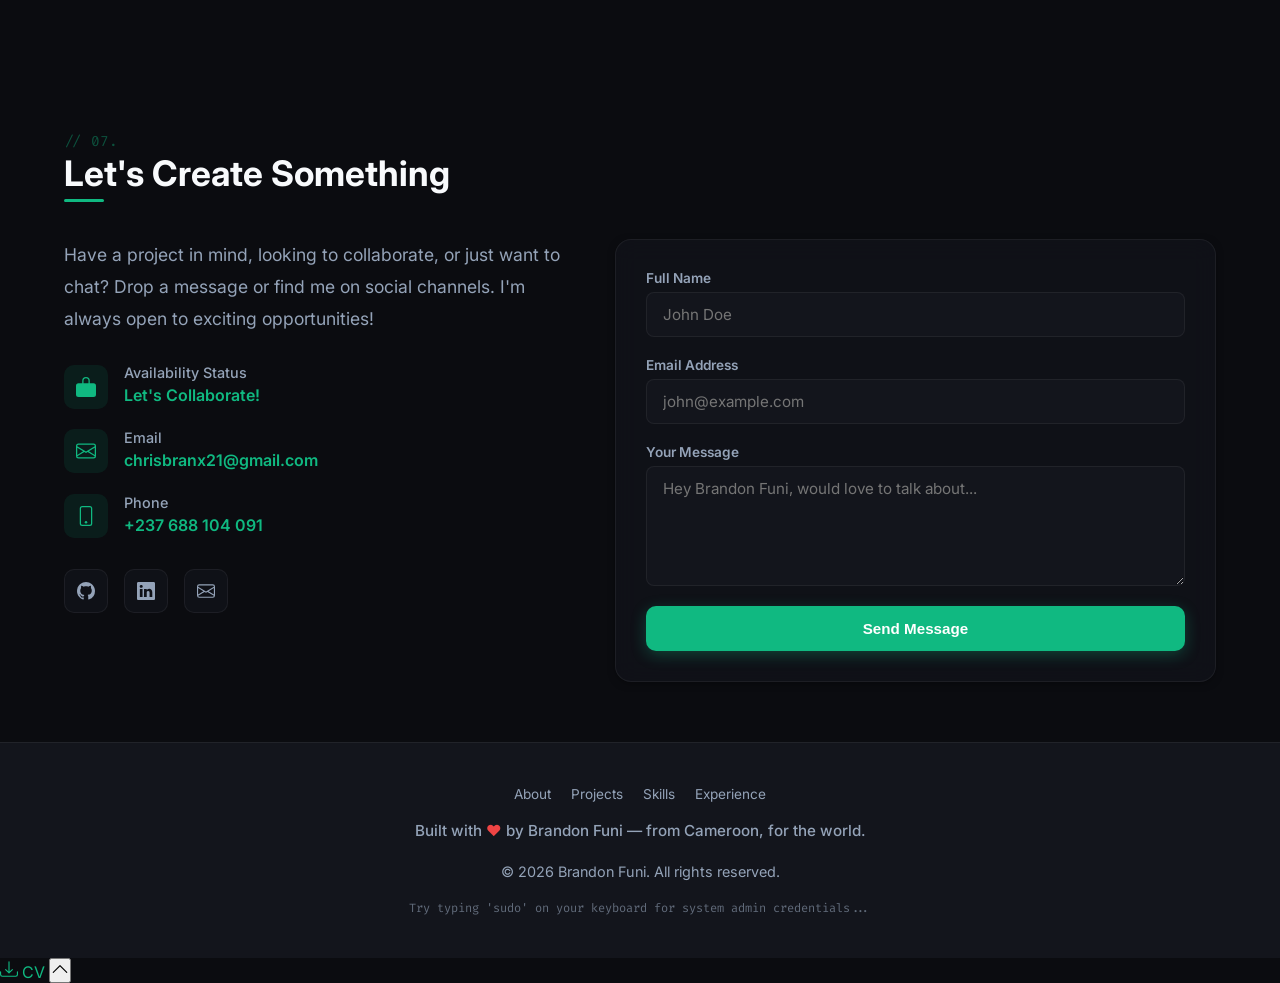
==== commit 1da0fceb: "fix: full-spectrum mobile responsiveness for all phone sizes - Expanded mobile breakpoints: nav hamb" ====
--- a/index.html
+++ b/index.html
@@ -67,6 +67,7 @@
       <button class="hamburger" id="hamburger-btn" aria-label="Open menu" aria-expanded="false">
         <span></span><span></span><span></span>
       </button>
+      <div class="nav-overlay" id="nav-overlay"></div>
 
       <div class="controls">
         <!-- Ambient sound play -->
--- a/style.css
+++ b/style.css
@@ -335,6 +335,24 @@
   border-radius: 2px;
 }
 
+.nav-overlay {
+  display: none;
+  position: fixed;
+  top: 0;
+  left: 0;
+  width: 100%;
+  height: 100%;
+  height: 100dvh;
+  background: rgba(0,0,0,0.4);
+  backdrop-filter: blur(4px);
+  -webkit-backdrop-filter: blur(4px);
+  z-index: 98;
+}
+
+.nav-overlay.open {
+  display: block;
+}
+
 .hamburger {
   display: none;
   flex-direction: column;
@@ -347,7 +365,7 @@
   border-radius: 8px;
   cursor: pointer;
   padding: 6px;
-  z-index: 100;
+  z-index: 101;
   transition: border-color 0.2s;
 }
 
@@ -2014,22 +2032,11 @@
 }
 
 /* ==========================================================================
-   RESPONSIVENESS AND COLLAPSIBLE ADAPTATIONS
+   RESPONSIVENESS — FULL SPECTRUM (Touch-first, all screens)
    ========================================================================== */
-@media (max-width: 991px) {
-  .hero-wrapper {
-    flex-direction: column-reverse;
-    justify-content: center;
-    text-align: center;
-    gap: 30px;
-  }
-
-  .hero-content {
-    display: flex;
-    flex-direction: column;
-    align-items: center;
-  }
-
+
+/* --- TABLETS & LANDSCAPE PHONES (up to 1024px) --- */
+@media (max-width: 1024px) {
   .hero-title {
     font-size: 2.8rem;
   }
@@ -2046,9 +2053,19 @@
   .analytics-content {
     grid-template-columns: 1fr;
   }
-}
-
-@media (max-width: 767px) {
+
+  .avatar-container {
+    width: 220px;
+    height: 220px;
+  }
+
+  .avatar-inner {
+    font-size: 3.5rem;
+  }
+}
+
+/* --- DESKTOP NAV HIDDEN, MOBILE NAV ACTIVE (1024px and below) --- */
+@media (max-width: 1024px) {
   header {
     padding: 10px 0;
   }
@@ -2058,7 +2075,7 @@
     top: 0;
     right: -100%;
     width: 280px;
-    height: 100vh;
+    height: 100dvh;
     flex-direction: column;
     background: var(--card-bg);
     backdrop-filter: var(--glass-blur);
@@ -2069,10 +2086,12 @@
     transition: right 0.3s ease;
     z-index: 99;
     display: flex;
+    overflow-y: auto;
   }
 
   .nav-links.open {
     right: 0;
+    box-shadow: -10px 0 40px rgba(0,0,0,0.2);
   }
 
   .nav-links li {
@@ -2081,10 +2100,11 @@
 
   .nav-links a {
     display: block;
-    padding: 12px 16px;
+    padding: 14px 18px;
     font-size: 1.05rem;
     border-radius: 10px;
     transition: background 0.2s;
+    min-height: 44px;
   }
 
   .nav-links a:hover,
@@ -2095,49 +2115,116 @@
   .hamburger {
     display: flex;
   }
+}
+
+/* --- MEDIUM SCREENS: PHONES IN PORTRAIT & SMALL TABLETS (768px and below) --- */
+@media (max-width: 768px) {
+  .hero-wrapper {
+    flex-direction: column-reverse;
+    justify-content: center;
+    text-align: center;
+    gap: 24px;
+    min-height: auto;
+    padding: 20px 0;
+  }
+
+  .hero-content {
+    display: flex;
+    flex-direction: column;
+    align-items: center;
+  }
+
+  .hero-title {
+    font-size: 2.2rem;
+    letter-spacing: -1px;
+  }
+
+  .typewriter-text {
+    font-size: 1.2rem;
+  }
+
+  .hero-subtitle {
+    font-size: 0.9rem;
+  }
+
+  .hero-description {
+    font-size: 0.95rem;
+    max-width: 100%;
+  }
+
+  .hero-now-strip {
+    font-size: 0.75rem;
+    padding: 6px 12px;
+  }
+
+  .hero-actions {
+    flex-direction: column;
+    width: 100%;
+    gap: 12px;
+  }
+
+  .hero-actions .btn {
+    width: 100%;
+    justify-content: center;
+  }
+
+  .section {
+    padding: 50px 0 30px;
+  }
+
+  .section-title {
+    font-size: 1.6rem;
+    margin-bottom: 30px;
+  }
+
+  .projects-grid {
+    grid-template-columns: 1fr;
+  }
+
+  .skills-grid {
+    grid-template-columns: 1fr;
+  }
+
+  .testimonials-grid {
+    grid-template-columns: 1fr;
+  }
+
+  .review-form .form-row {
+    grid-template-columns: 1fr;
+  }
+
+  .admin-review-card {
+    flex-direction: column;
+  }
+
+  .admin-review-actions {
+    align-self: flex-end;
+  }
 
   .controls {
     gap: 6px;
   }
 
+  .control-btn {
+    padding: 8px 10px;
+  }
+
   .control-btn span {
-    display: none; /* Hide button text labels on smaller screens */
-  }
-
-  .section-title {
-    font-size: 1.8rem;
-  }
-
-  .hero-title {
-    font-size: 2.2rem;
-  }
-
-  .typewriter-text {
-    font-size: 1.2rem;
-  }
-
-  .hero-subtitle {
-    font-size: 0.95rem;
-  }
-
-  .section {
-    padding: 60px 0;
-  }
-
-  .testimonials-grid {
-    grid-template-columns: 1fr;
-  }
-
-  .review-form .form-row {
-    grid-template-columns: 1fr;
-  }
-
-  .admin-review-card {
-    flex-direction: column;
-  }
-
-  .admin-review-actions {
-    align-self: flex-end;
+    display: none;
+  }
+
+  .category-tabs {
+    flex-wrap: wrap;
+    gap: 8px;
+  }
+
+  .tab-btn {
+    font-size: 0.8rem;
+    padding: 6px 14px;
+  }
+
+  .container {
+    padding: 0 16px;
   }
 
   .project-modal-content {
@@ -2152,25 +2239,30 @@
     gap: 12px;
   }
 
+  .footer-signature {
+    font-size: 0.85rem;
+    text-align: center;
+    padding: 0 16px;
+  }
+
   .chatbot-window {
-    width: calc(100vw - 60px);
+    width: calc(100vw - 40px);
     right: -10px;
     height: 480px;
-  }
-}
-
-/* Very small screens */
-@media (max-width: 480px) {
-  .hero-title {
-    font-size: 1.8rem;
-  }
-
-  .typewriter-text {
-    font-size: 1rem;
-  }
-
-  .section-title {
-    font-size: 1.5rem;
+    max-height: 70vh;
+  }
+
+  .chatbot-bubble {
+    width: 52px;
+    height: 52px;
+  }
+
+  .modal-title {
+    font-size: 1.4rem;
+  }
+
+  .admin-grid {
+    grid-template-columns: 1fr;
   }
 
   .stats-grid {
@@ -2182,32 +2274,110 @@
   }
 
   .stat-counter-num {
-    font-size: 1.6rem;
+    font-size: 1.8rem;
   }
 
   .stat-counter-label {
     font-size: 0.75rem;
   }
 
-  .about-grid-enhanced {
-    gap: 20px;
-  }
-
-  .now-building-label {
-    font-size: 0.8rem;
-  }
-
-  .now-building-text {
+  .admin-review-btn {
+    padding: 10px 18px;
+    font-size: 0.85rem;
+    min-height: 44px;
+  }
+}
+
+/* --- VERY SMALL PHONES (400px and below, incl Samsung Galaxy fold, iPhone SE) --- */
+@media (max-width: 400px) {
+  .hero-title {
+    font-size: 1.6rem;
+  }
+
+  .typewriter-text {
     font-size: 0.9rem;
   }
 
-  .admin-grid {
-    grid-template-columns: 1fr;
+  .section-title {
+    font-size: 1.3rem;
+  }
+
+  .loader-logo {
+    font-size: 1.6rem;
+  }
+
+  .avatar-container {
+    width: 160px;
+    height: 160px;
+  }
+
+  .avatar-inner {
+    font-size: 2.5rem;
+  }
+
+  .nav-links {
+    width: 85vw;
   }
 
   .command-palette {
-    width: 95vw;
+    width: 92vw;
     margin: 0 10px;
+  }
+
+  .container {
+    padding: 0 12px;
+  }
+
+  .review-form {
+    padding: 20px;
+  }
+
+  .testimonial-card {
+    padding: 20px;
+  }
+
+  .admin-review-card {
+    padding: 16px;
+  }
+}
+
+/* --- TOUCH DEVICES: disable hover-only effects, improve tap targets --- */
+@media (hover: none) and (pointer: coarse) {
+  * { cursor: auto; }
+  .custom-cursor, .custom-cursor-dot { display: none; }
+
+  .hamburger {
+    display: flex;
+  }
+
+  .control-btn,
+  .nav-links a,
+  .btn,
+  .tab-btn,
+  .chip-btn,
+  .admin-review-btn,
+  .social-icon,
+  .back-to-top {
+    min-height: 44px;
+  }
+
+  .stat-counter-item:hover {
+    border-color: var(--border-color);
+    box-shadow: var(--shadow-sm);
+  }
+
+  .stat-counter-item:hover .stat-counter-icon {
+    transform: none;
+    background: rgba(var(--accent-rgb), 0.1);
+  }
+
+  .glass-card:hover {
+    background: var(--card-bg);
+    box-shadow: var(--shadow-sm);
+  }
+
+  .project-card:hover {
+    transform: none !important;
   }
 }
 
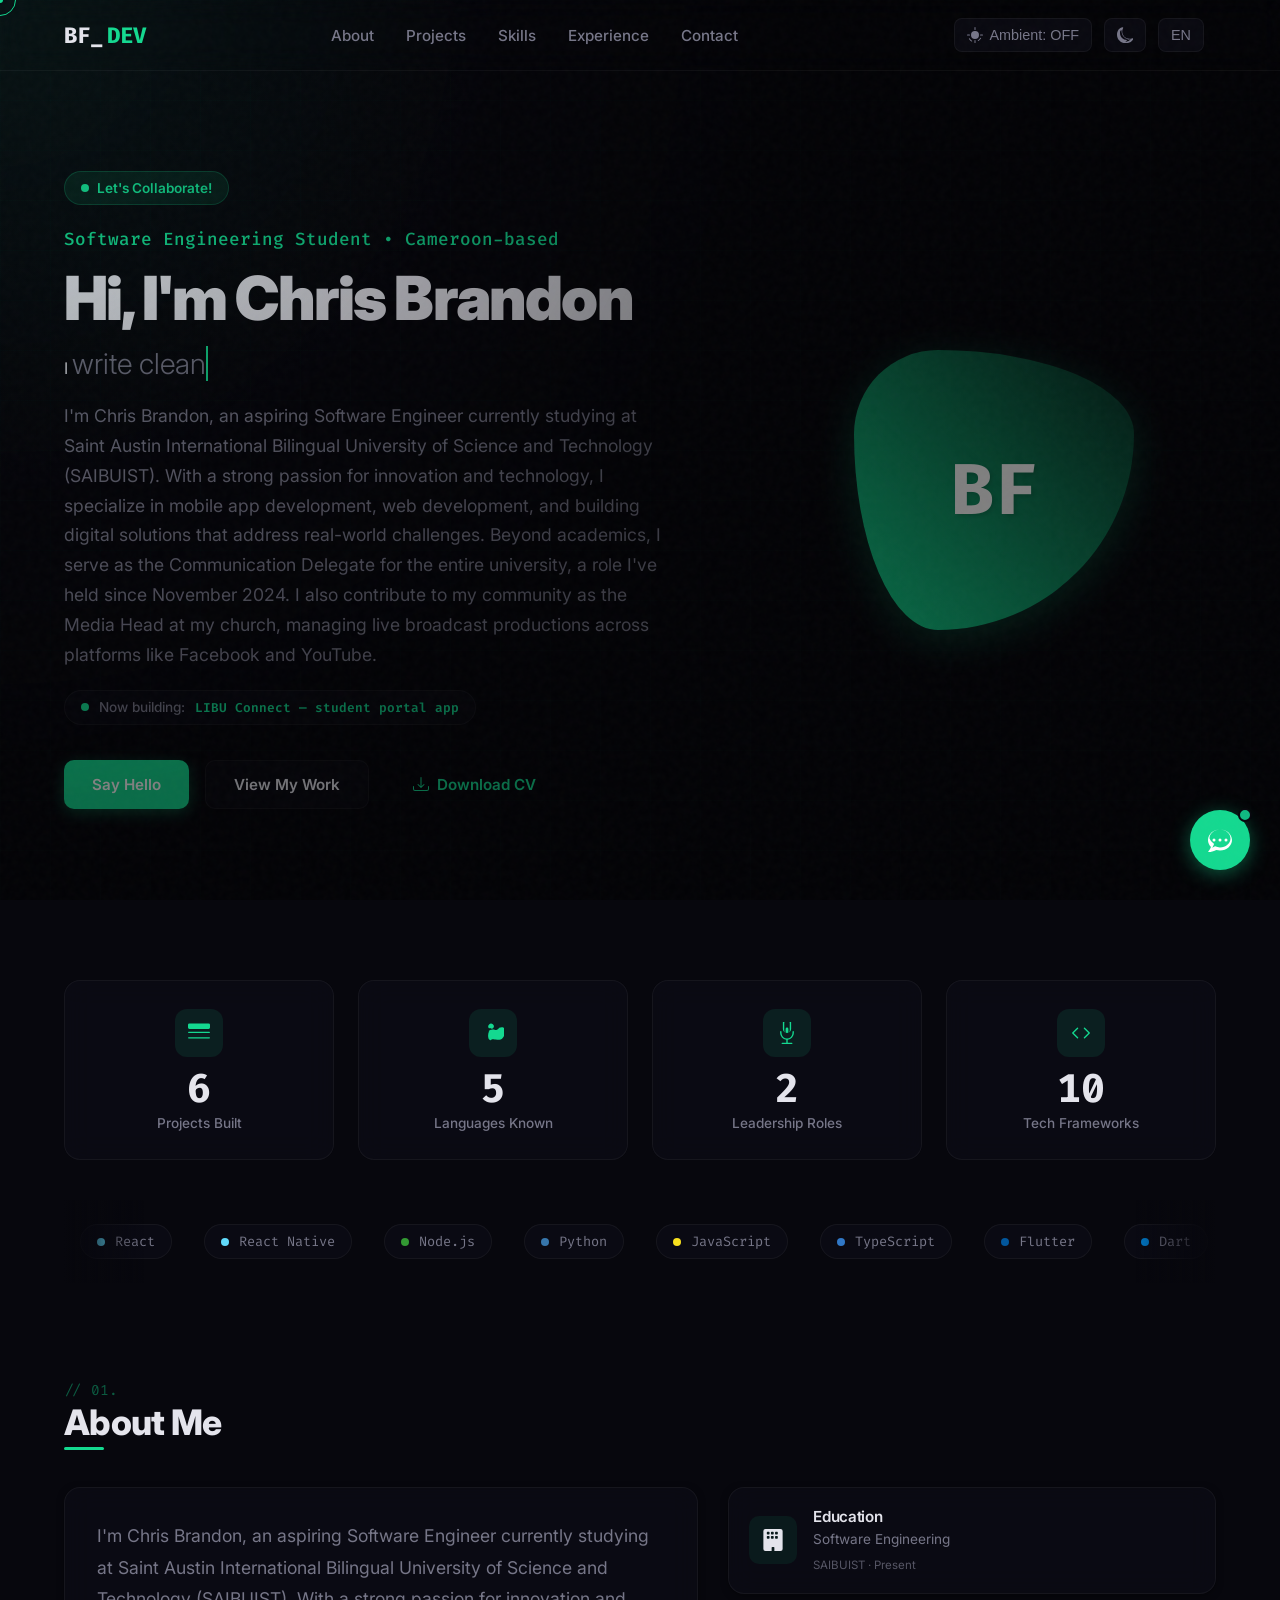
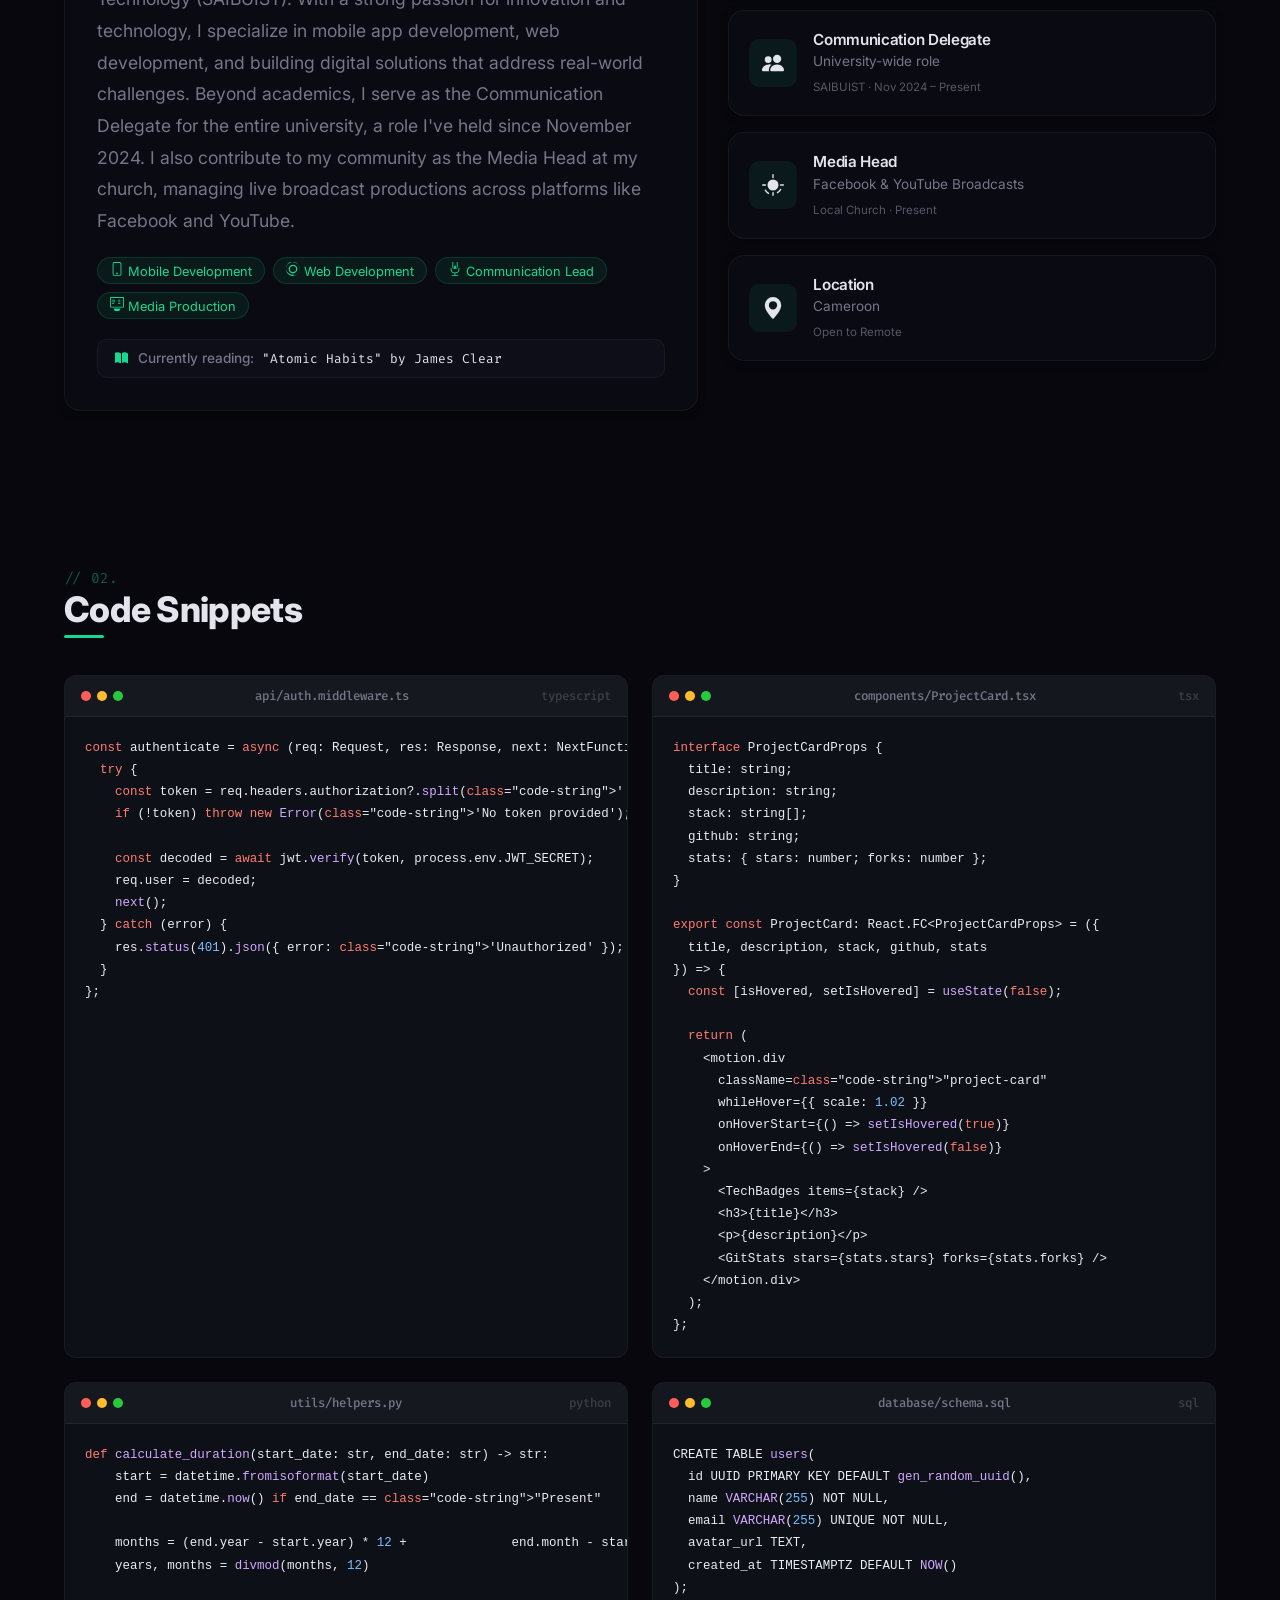
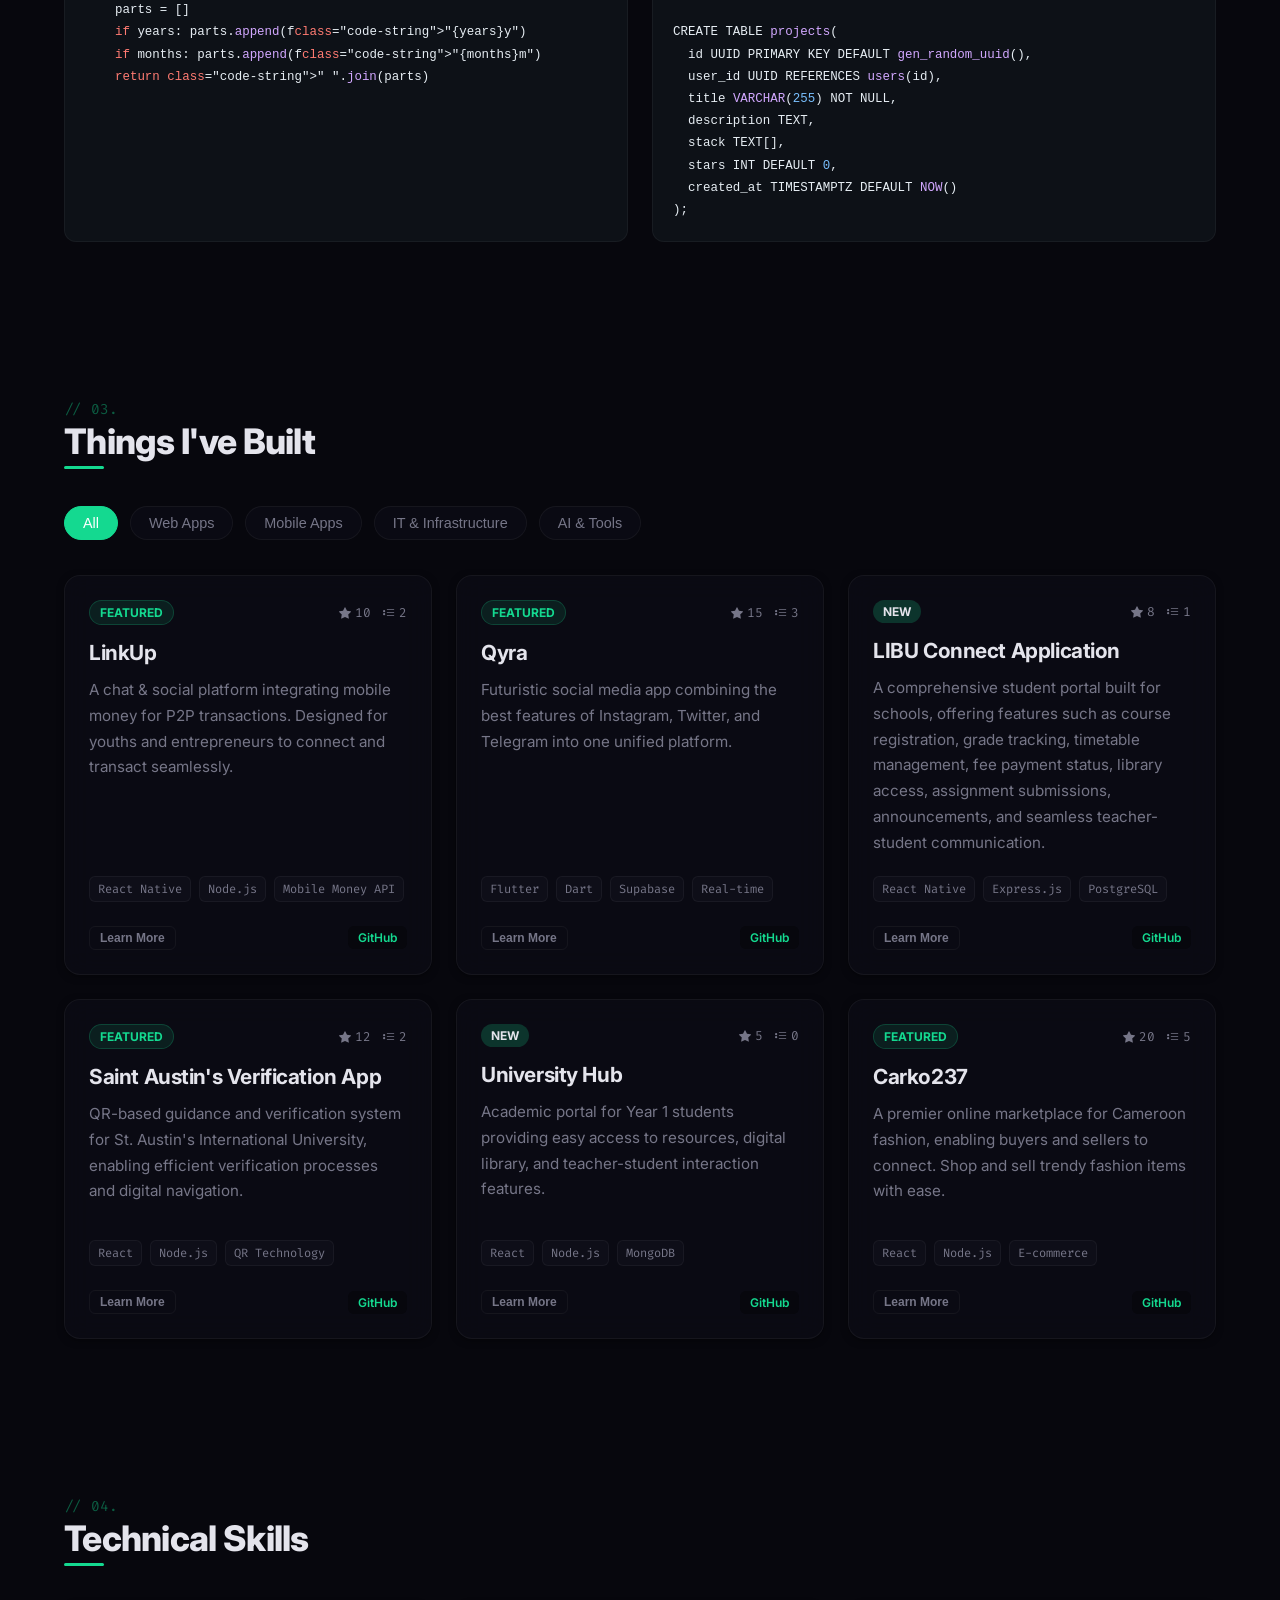
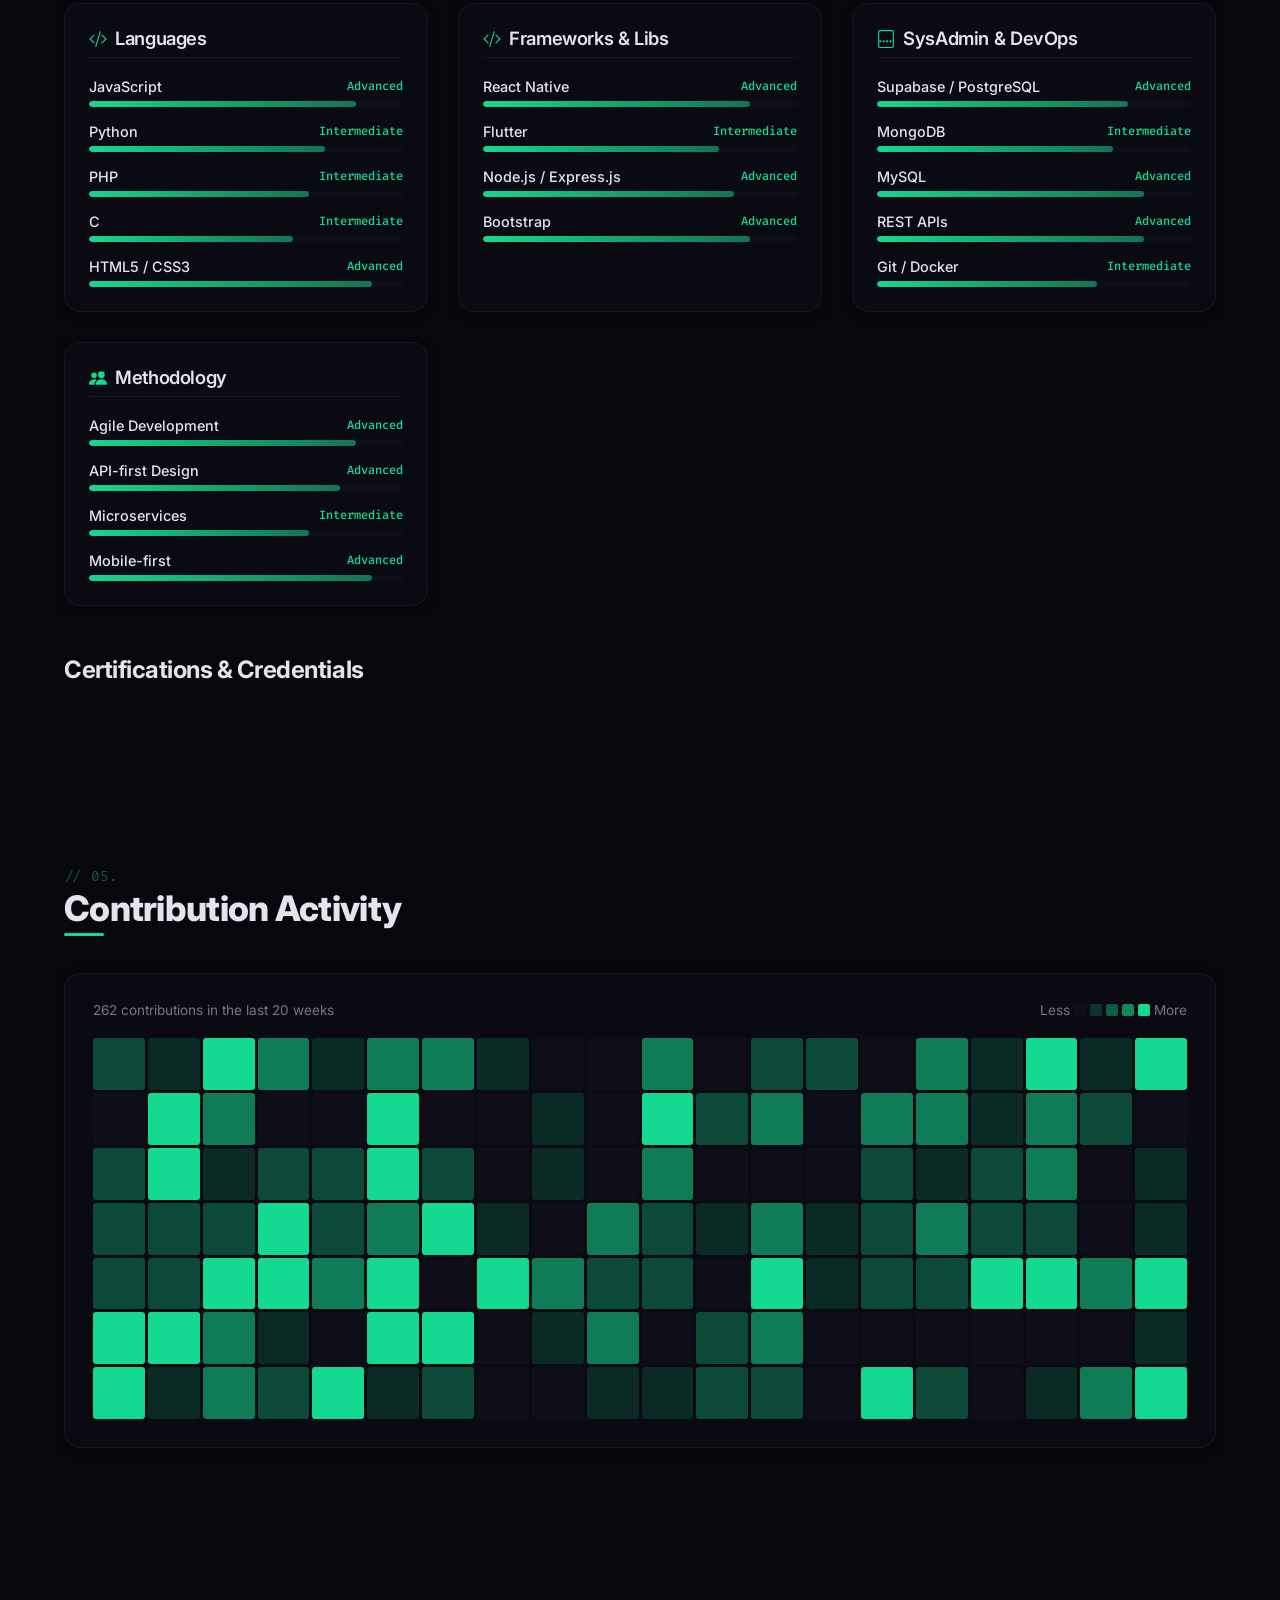
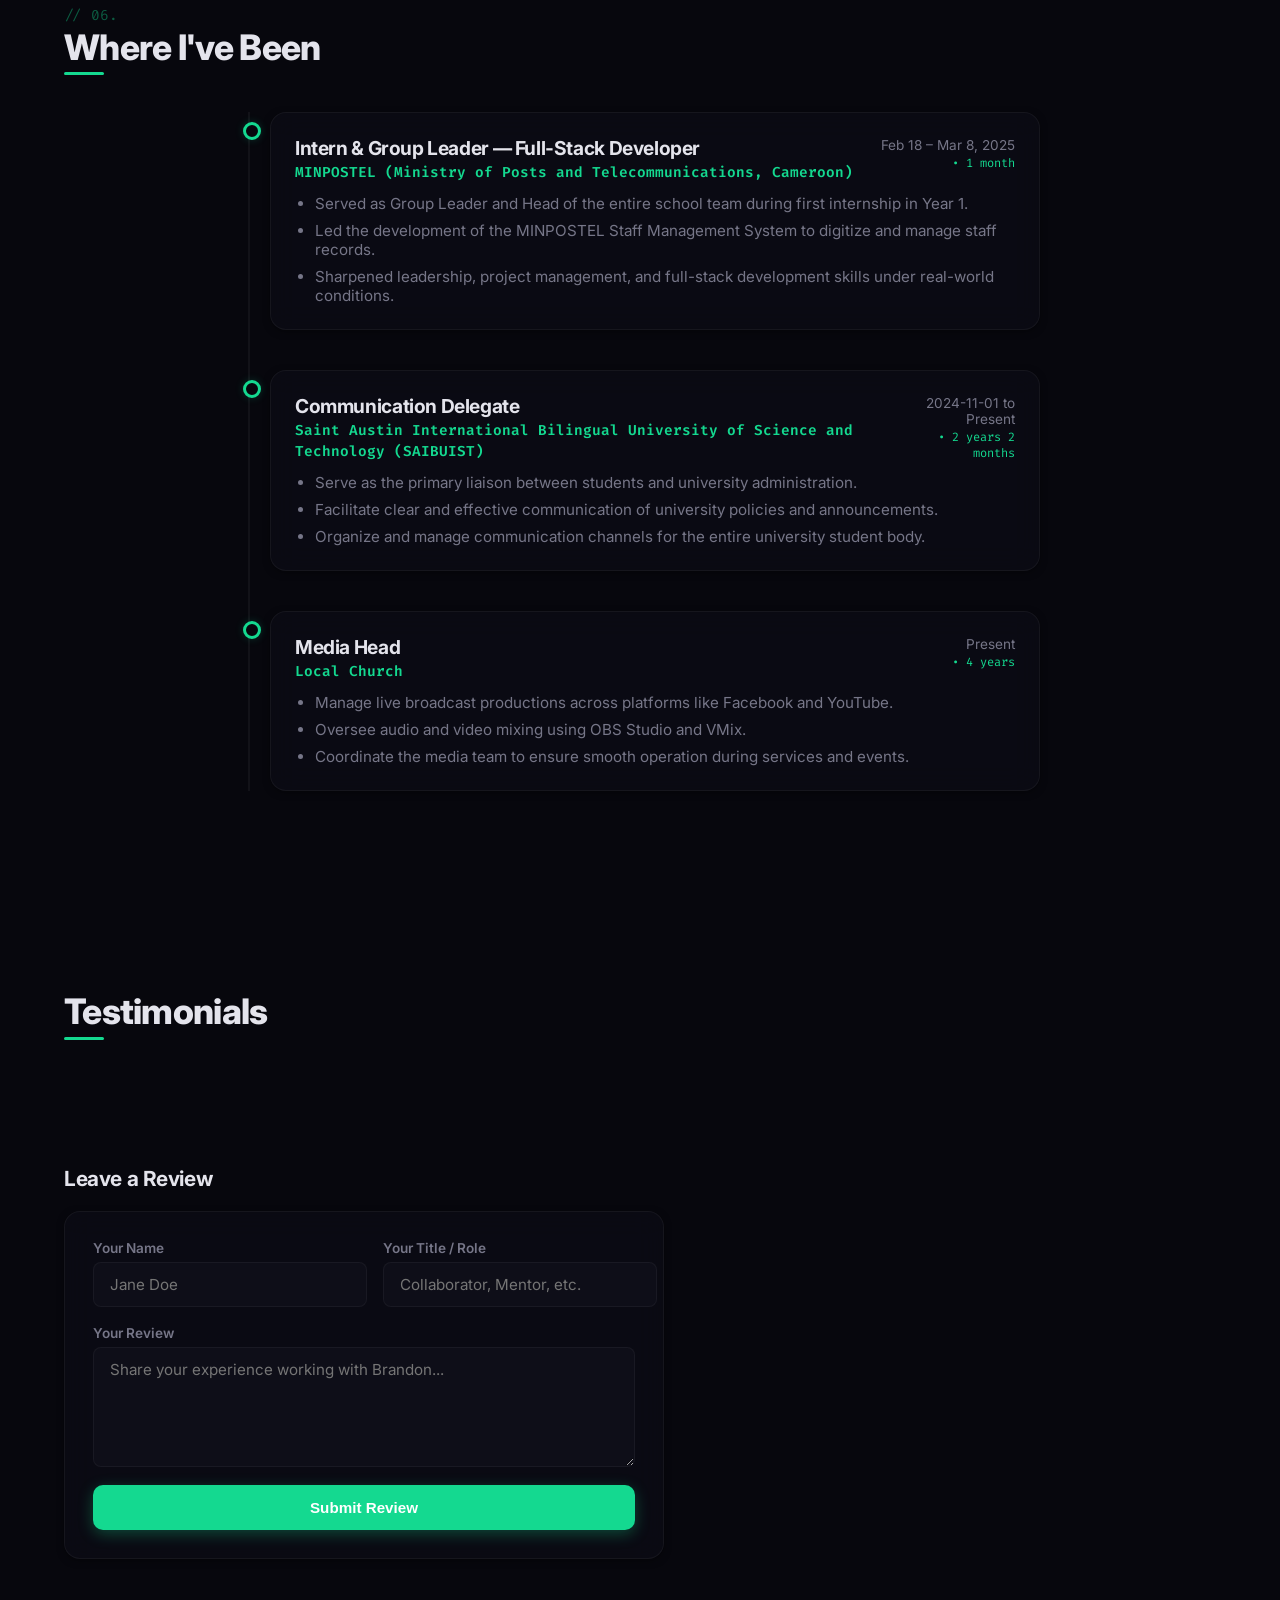
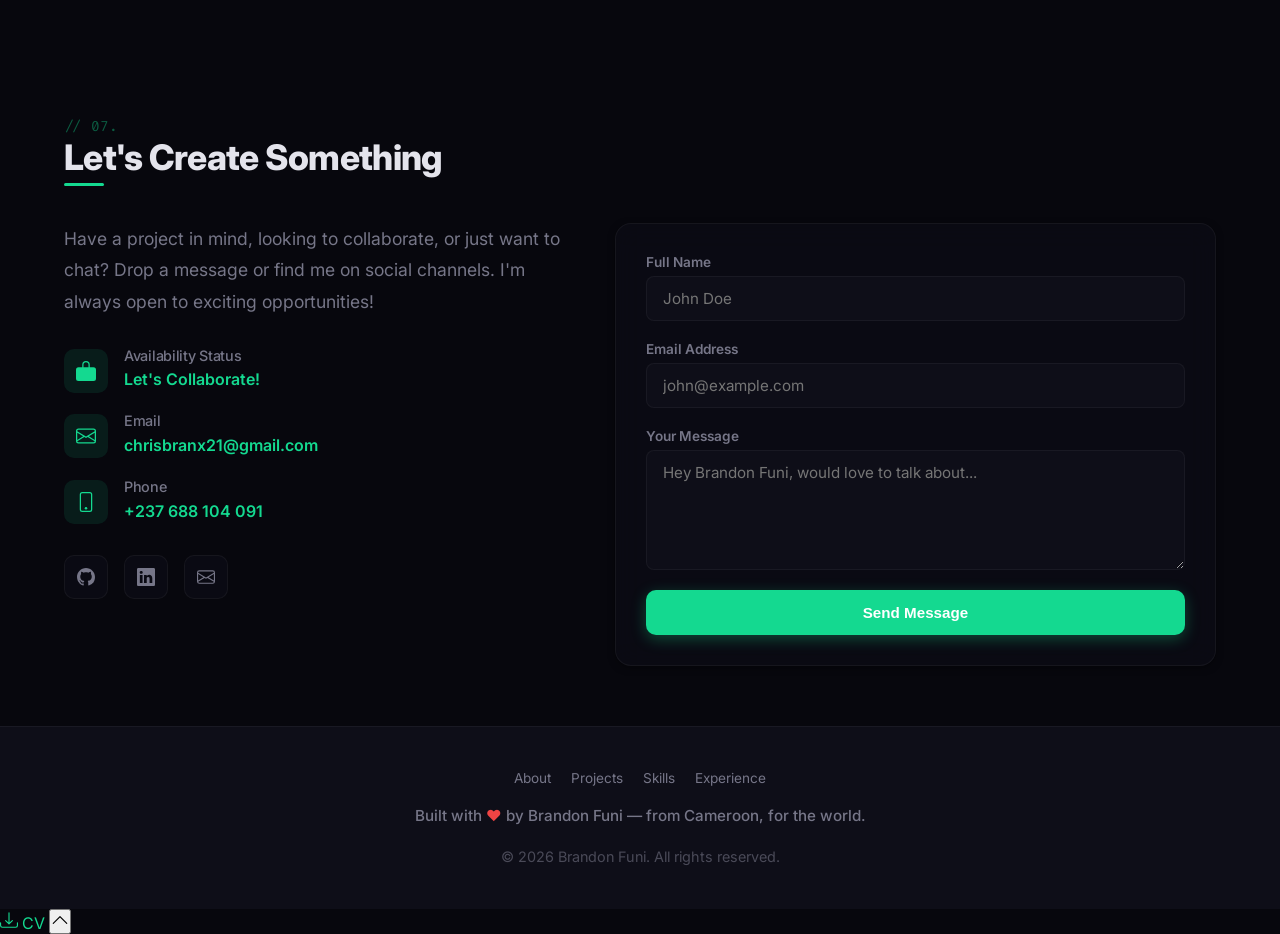
==== commit eb88342e: "remove: terminal mode and accent color picker - Deleted terminal.js, terminal overlay HTML, all term" ====
--- a/index.html
+++ b/index.html
@@ -79,22 +79,6 @@
           <span id="music-btn-text">Ambient: OFF</span>
         </button>
 
-        <!-- Accent theme selector -->
-        <div class="theme-picker-wrapper">
-          <button class="control-btn" id="accent-dropdown-btn" title="Choose Accent Color" aria-label="Choose accent theme color">
-            <svg width="16" height="16" fill="currentColor" viewBox="0 0 16 16">
-              <path d="M8 15A7 7 0 1 1 8 1a7 7 0 0 1 0 14m0 1A8 8 0 1 0 8 0a8 8 0 0 0 0 16"/>
-              <path d="M4 8a4 4 0 1 1 8 0 4 4 0 0 1-8 0"/>
-            </svg>
-          </button>
-          <div class="theme-dropdown" id="theme-dropdown">
-            <button class="accent-dot dot-emerald active" data-color="emerald" aria-label="Emerald theme"></button>
-            <button class="accent-dot dot-cyan" data-color="cyan" aria-label="Cyan theme"></button>
-            <button class="accent-dot dot-violet" data-color="violet" aria-label="Violet theme"></button>
-            <button class="accent-dot dot-gold" data-color="gold" aria-label="Gold theme"></button>
-          </div>
-        </div>
-
         <!-- Light/Dark Mode toggle -->
         <button class="control-btn" id="theme-toggle" title="Toggle Light/Dark Theme" aria-label="Toggle light dark mode">
           <svg class="sun-icon" width="16" height="16" fill="currentColor" viewBox="0 0 16 16" style="display:none;">
@@ -109,17 +93,6 @@
         <button class="control-btn" id="lang-toggle" title="Toggle Language (EN/FR)" aria-label="Toggle language">
           EN
         </button>
-
-        <!-- Terminal toggle -->
-        <button class="control-btn" id="terminal-toggle-btn" title="Open Developer Terminal" aria-label="Toggle terminal mode">
-          <svg width="16" height="16" fill="currentColor" viewBox="0 0 16 16">
-            <path d="M5.854 4.854a.5.5 0 1 0-.708-.708l-3.5 3.5a.5.5 0 0 0 0 .708l3.5 3.5a.5.5 0 0 0 .708-.708L2.707 8l3.147-3.146zm4.292 0a.5.5 0 0 1 .708-.708l3.5 3.5a.5.5 0 0 1 0 .708l-3.5 3.5a.5.5 0 0 1-.708-.708L13.293 8l-3.147-3.146z"/>
-          </svg>
-          <span id="terminal-btn-text">Terminal Mode</span>
-        </button>
-        <!-- Mobile hamburger toggle -->
-        <button class="mobile-nav-toggle" id="mobile-nav-toggle" aria-label="Toggle mobile navigation" aria-expanded="false">
-          <svg id="hamburger-icon" width="22" height="22" fill="currentColor" viewBox="0 0 16 16">
             <path fill-rule="evenodd" d="M2.5 12a.5.5 0 0 1 .5-.5h10a.5.5 0 0 1 0 1H3a.5.5 0 0 1-.5-.5m0-4a.5.5 0 0 1 .5-.5h10a.5.5 0 0 1 0 1H3a.5.5 0 0 1-.5-.5m0-4a.5.5 0 0 1 .5-.5h10a.5.5 0 0 1 0 1H3a.5.5 0 0 1-.5-.5"/>
           </svg>
         </button>
@@ -537,9 +510,7 @@
       </ul>
       <p class="footer-signature">Built with <span class="footer-heart">&#9829;</span> by Brandon Funi &mdash; from Cameroon, for the world.</p>
       <p class="footer-text">&copy; 2026 Brandon Funi. All rights reserved.</p>
-      <p class="footer-text" id="easter-egg-desc" style="font-size:0.75rem; opacity:0.6; font-family:var(--font-mono);">
-        Try typing 'sudo' on your keyboard for system admin credentials...
-      </p>
+
     </div>
   </footer>
 
@@ -584,33 +555,6 @@
     </div>
   </div>
 
-  <!-- Developer Terminal Overlay -->
-  <div id="terminal-overlay" class="terminal-crt" role="dialog" aria-label="Developer Shell Mode">
-    <div class="terminal-header-bar">
-      <div class="terminal-title">
-        <svg width="18" height="18" fill="currentColor" viewBox="0 0 16 16">
-          <path d="M5.854 4.854a.5.5 0 1 0-.708-.708l-3.5 3.5a.5.5 0 0 0 0 .708l3.5 3.5a.5.5 0 0 0 .708-.708L2.707 8l3.147-3.146zm4.292 0a.5.5 0 0 1 .708-.708l3.5 3.5a.5.5 0 0 1 0 .708l-3.5 3.5a.5.5 0 0 1-.708-.708L13.293 8l-3.147-3.146z"/>
-        </svg>
-        <span>brandon-funi@dev-terminal:~</span>
-      </div>
-      <div class="terminal-controls">
-        <div class="terminal-dot term-dot-red"></div>
-        <div class="terminal-dot term-dot-yellow"></div>
-        <button class="terminal-dot term-dot-green hover-target" id="terminal-close-dot" title="Exit Terminal" style="border:none;" aria-label="Exit terminal"></button>
-      </div>
-    </div>
-
-    <div class="terminal-body" id="terminal-body-content">
-      <div class="terminal-output" id="terminal-output-log">
-        <!-- Initial lines printed by terminal.js -->
-      </div>
-    </div>
-
-    <div class="terminal-input-line">
-      <span class="terminal-prompt">brandon-funi@dev-terminal:~$</span>
-      <input type="text" class="terminal-input" id="terminal-input-box" autofocus autocomplete="off" spellcheck="false" aria-label="Terminal Prompt Input">
-    </div>
-  </div>
 
   <!-- Expandable Project Details Modal -->
   <div class="modal-overlay" id="project-modal" role="dialog" aria-modal="true" aria-labelledby="modal-project-title">
@@ -701,7 +645,6 @@
   <script src="js/data.js"></script>
   <script src="js/analytics.js"></script>
   <script src="js/chatbot.js"></script>
-  <script src="js/terminal.js"></script>
   <script src="js/app.js"></script>
 </body>
 </html>
--- a/style.css
+++ b/style.css
@@ -1,58 +1,70 @@
 /* ==========================================================================
    DESIGN SYSTEM & CUSTOM VARIABLE DEFINITIONS
    ========================================================================== */
-@import url('https://fonts.googleapis.com/css2?family=Fira+Code:wght@400;500;700&family=Inter:wght@300;400;500;600;700;800&display=swap');
+@import url('https://fonts.googleapis.com/css2?family=Fira+Code:wght@400;500;600;700&family=Inter:wght@200;300;400;500;600;700;800;900&display=swap');
 
 :root {
   /* Font Family definitions */
   --font-sans: 'Inter', -apple-system, BlinkMacSystemFont, "Segoe UI", Roboto, sans-serif;
   --font-mono: 'Fira Code', 'Courier New', Courier, monospace;
 
+  /* Font Weight tokens */
+  --fw-thin: 200;
+  --fw-light: 300;
+  --fw-regular: 400;
+  --fw-medium: 500;
+  --fw-semibold: 600;
+  --fw-bold: 700;
+  --fw-extrabold: 800;
+  --fw-black: 900;
+
   /* Accent Color presets (Defaults to Emerald) */
-  --accent-rgb: 16, 185, 129; /* #10b981 */
+  --accent-rgb: 20, 217, 144;
   --accent: rgb(var(--accent-rgb));
-  --accent-glow: rgba(var(--accent-rgb), 0.25);
-  --accent-hover: rgb(5, 150, 105);
+  --accent-glow: rgba(var(--accent-rgb), 0.2);
+  --accent-hover: rgb(10, 180, 115);
 
   /* Light Theme Variables */
-  --bg-primary: #f8fafc;
-  --bg-secondary: #f1f5f9;
-  --text-primary: #0f172a;
-  --text-secondary: #475569;
-  --card-bg: rgba(255, 255, 255, 0.7);
-  --card-hover-bg: rgba(255, 255, 255, 0.9);
-  --border-color: rgba(15, 23, 42, 0.08);
-  --shadow-sm: 0 2px 8px -2px rgba(15, 23, 42, 0.05);
-  --shadow-lg: 0 10px 30px -10px rgba(15, 23, 42, 0.1);
-  --glass-blur: blur(12px);
+  --bg-primary: #f0f0f7;
+  --bg-secondary: #e4e4ed;
+  --text-primary: #14141e;
+  --text-secondary: #5f5f72;
+  --text-muted: #9292a0;
+  --card-bg: rgba(255, 255, 255, 0.65);
+  --card-hover-bg: rgba(255, 255, 255, 0.85);
+  --border-color: rgba(20, 20, 30, 0.06);
+  --shadow-sm: 0 2px 8px -2px rgba(20, 20, 30, 0.04);
+  --shadow-lg: 0 10px 30px -10px rgba(20, 20, 30, 0.08);
+  --glass-blur: blur(14px);
 
   /* Custom Scrollbar and UI Details */
-  --scrollbar-bg: #e2e8f0;
-  --scrollbar-thumb: #cbd5e1;
+  --scrollbar-bg: #dcdce6;
+  --scrollbar-thumb: #b8b8c8;
 
   --transition-speed: 0.3s;
 }
 
 /* Dark Theme Variables override */
 [data-theme="dark"] {
-  --bg-primary: #0b0c10;
-  --bg-secondary: #13151c;
-  --text-primary: #f8fafc;
-  --text-secondary: #94a3b8;
-  --card-bg: rgba(19, 21, 28, 0.65);
-  --card-hover-bg: rgba(25, 28, 38, 0.8);
-  --border-color: rgba(248, 250, 252, 0.06);
-  --shadow-sm: 0 2px 8px -2px rgba(0, 0, 0, 0.5);
-  --shadow-lg: 0 10px 40px -15px rgba(0, 0, 0, 0.7);
-  --scrollbar-bg: #13151c;
-  --scrollbar-thumb: #334155;
+  --bg-primary: #07070d;
+  --bg-secondary: #0e0e18;
+  --text-primary: #e4e4ec;
+  --text-secondary: #767688;
+  --text-muted: #4a4a58;
+  --card-bg: rgba(14, 14, 24, 0.6);
+  --card-hover-bg: rgba(18, 18, 30, 0.8);
+  --border-color: rgba(228, 228, 236, 0.05);
+  --shadow-sm: 0 2px 8px -2px rgba(0, 0, 0, 0.6);
+  --shadow-lg: 0 10px 40px -15px rgba(0, 0, 0, 0.85);
+  --scrollbar-bg: #0e0e18;
+  --scrollbar-thumb: #282836;
 }
 
 /* Theme presets RGB values helper */
-.theme-emerald { --accent-rgb: 16, 185, 129; --accent-hover: #059669; }
-.theme-cyan { --accent-rgb: 6, 182, 212; --accent-hover: #0891b2; }
-.theme-violet { --accent-rgb: 139, 92, 246; --accent-hover: #7c3aed; }
-.theme-gold { --accent-rgb: 245, 158, 11; --accent-hover: #d97706; }
+.theme-emerald { --accent-rgb: 20, 217, 144; --accent-hover: #0eb473; }
+.theme-cyan { --accent-rgb: 56, 217, 232; --accent-hover: #22c7d6; }
+.theme-violet { --accent-rgb: 180, 144, 250; --accent-hover: #9966ff; }
+.theme-gold { --accent-rgb: 250, 204, 21; --accent-hover: #eab308; }
 
 /* ==========================================================================
    GLOBAL RESET & DECORATIVE BASICS
@@ -71,12 +83,15 @@
 
 body {
   font-family: var(--font-sans);
+  font-weight: var(--fw-regular);
   background-color: var(--bg-primary);
   color: var(--text-primary);
   overflow-x: hidden;
   transition: background-color var(--transition-speed), color var(--transition-speed);
   position: relative;
   min-height: 100vh;
+  -webkit-font-smoothing: antialiased;
+  -moz-osx-font-smoothing: grayscale;
 }
 
 /* Custom Cursor */
@@ -194,15 +209,25 @@
    TYPOGRAPHY & UTILITIES
    ========================================================================== */
 h1, h2, h3, h4, h5, h6 {
-  font-weight: 700;
+  font-weight: var(--fw-bold);
   color: var(--text-primary);
-  line-height: 1.2;
-}
+  line-height: 1.15;
+  letter-spacing: -0.02em;
+}
+
+h1 { font-weight: var(--fw-black); letter-spacing: -0.03em; }
+h2 { font-weight: var(--fw-extrabold); }
+h3 { font-weight: var(--fw-bold); }
+h4 { font-weight: var(--fw-semibold); }
 
 p {
   color: var(--text-secondary);
-  line-height: 1.6;
-}
+  line-height: 1.7;
+  font-weight: var(--fw-regular);
+}
+
+strong { font-weight: var(--fw-semibold); }
+small { font-weight: var(--fw-light); font-size: 0.85rem; }
 
 a {
   color: var(--accent);
@@ -213,6 +238,17 @@
 a:hover {
   color: var(--accent-hover);
 }
+
+.text-muted { color: var(--text-muted) !important; }
+.text-accent { color: var(--accent) !important; }
+.fw-thin { font-weight: var(--fw-thin) !important; }
+.fw-light { font-weight: var(--fw-light) !important; }
+.fw-regular { font-weight: var(--fw-regular) !important; }
+.fw-medium { font-weight: var(--fw-medium) !important; }
+.fw-semibold { font-weight: var(--fw-semibold) !important; }
+.fw-bold { font-weight: var(--fw-bold) !important; }
+.fw-extrabold { font-weight: var(--fw-extrabold) !important; }
+.fw-black { font-weight: var(--fw-black) !important; }
 
 .container {
   max-width: 1200px;
@@ -313,7 +349,7 @@
 
 .nav-links a {
   color: var(--text-secondary);
-  font-weight: 500;
+  font-weight: var(--fw-medium);
   font-size: 0.95rem;
   transition: color 0.2s;
   position: relative;
@@ -407,7 +443,7 @@
   border-radius: 8px;
   color: var(--text-secondary);
   font-size: 0.9rem;
-  font-weight: 500;
+  font-weight: var(--fw-medium);
   display: flex;
   align-items: center;
   gap: 6px;
@@ -420,59 +456,7 @@
   border-color: var(--accent);
 }
 
-/* Accent Color Switcher dropdown style */
-.theme-picker-wrapper {
-  position: relative;
-}
-
-.theme-dropdown {
-  position: absolute;
-  top: calc(100% + 8px);
-  right: 0;
-  background: var(--bg-secondary);
-  border: 1px solid var(--border-color);
-  border-radius: 12px;
-  padding: 10px;
-  display: none;
-  grid-template-columns: repeat(4, 1fr);
-  gap: 8px;
-  box-shadow: var(--shadow-lg);
-  z-index: 1010;
-}
-
-.theme-dropdown.show {
-  display: grid;
-}
-
-.accent-dot {
-  width: 20px;
-  height: 20px;
-  border-radius: 50%;
-  border: 2px solid transparent;
-  transition: transform 0.2s, border-color 0.2s;
-}
-
-.accent-dot:hover {
-  transform: scale(1.15);
-}
-
-.accent-dot.active {
-  border-color: var(--text-primary);
-}
-
-.dot-emerald { background-color: #10b981; }
-.dot-cyan { background-color: #06b6d4; }
-.dot-violet { background-color: #8b5cf6; }
-.dot-gold { background-color: #f59e0b; }
-
-/* Mobile navigation hamburger toggle */
-.mobile-nav-toggle {
-  display: none;
-  font-size: 1.5rem;
-  background: none;
-  border: none;
-  color: var(--text-primary);
-}
+
 
 /* ==========================================================================
    HERO / LANDING SECTION
@@ -528,20 +512,24 @@
 
 .hero-subtitle {
   font-family: var(--font-mono);
-  font-size: 1.2rem;
+  font-size: 1.1rem;
+  font-weight: var(--fw-medium);
   color: var(--accent);
   margin-bottom: 12px;
 }
 
 .hero-title {
-  font-size: 3.5rem;
-  letter-spacing: -2px;
+  font-size: 3.8rem;
+  letter-spacing: -0.03em;
   margin-bottom: 15px;
+  font-weight: var(--fw-black);
+  line-height: 1.05;
 }
 
 .typewriter-text {
-  font-family: var(--font-mono);
+  font-family: var(--font-sans);
   font-size: 1.8rem;
+  font-weight: var(--fw-light);
   color: var(--text-secondary);
   border-right: 2px solid var(--accent);
   white-space: nowrap;
@@ -659,6 +647,8 @@
   margin-bottom: 45px;
   position: relative;
   display: inline-block;
+  font-weight: var(--fw-extrabold);
+  letter-spacing: -0.02em;
 }
 
 .section-title::after {
@@ -683,6 +673,7 @@
 
 .about-text {
   font-size: 1.1rem;
+  font-weight: var(--fw-regular);
   line-height: 1.8;
 }
 
@@ -758,10 +749,12 @@
 .project-title {
   font-size: 1.3rem;
   margin-bottom: 12px;
+  font-weight: var(--fw-bold);
 }
 
 .project-desc {
   font-size: 0.95rem;
+  font-weight: var(--fw-regular);
   margin-bottom: 20px;
   flex-grow: 1;
 }
@@ -819,6 +812,7 @@
 
 .skill-group-title {
   font-size: 1.15rem;
+  font-weight: var(--fw-semibold);
   margin-bottom: 20px;
   border-bottom: 1px solid var(--border-color);
   padding-bottom: 8px;
@@ -959,6 +953,7 @@
 .role-title {
   font-size: 1.2rem;
   margin-bottom: 2px;
+  font-weight: var(--fw-bold);
 }
 
 .company-name {
@@ -1146,7 +1141,7 @@
 
 .form-group label {
   font-size: 0.85rem;
-  font-weight: 600;
+  font-weight: var(--fw-semibold);
   color: var(--text-secondary);
 }
 
@@ -1681,173 +1676,6 @@
 }
 
 /* ==========================================================================
-   DEVELOPER TERMINAL CONSOLE
-   ========================================================================== */
-#terminal-overlay {
-  position: fixed;
-  top: 0;
-  left: 0;
-  width: 100%;
-  height: 100%;
-  background-color: #050608;
-  color: #33ff33; /* Standard Green */
-  font-family: var(--font-mono);
-  z-index: 1005;
-  display: none;
-  flex-direction: column;
-  padding: 20px;
-  overflow: hidden;
-  box-sizing: border-box;
-}
-
-#terminal-overlay.show {
-  display: flex;
-}
-
-/* Scanlines and flicker simulation */
-.terminal-crt::before {
-  content: " ";
-  display: block;
-  position: fixed;
-  top: 0; left: 0; bottom: 0; right: 0;
-  background: linear-gradient(rgba(18, 16, 16, 0) 50%, rgba(0, 0, 0, 0.25) 50%), linear-gradient(90deg, rgba(255, 0, 0, 0.06), rgba(0, 255, 0, 0.02), rgba(0, 0, 255, 0.06));
-  z-index: 1007;
-  background-size: 100% 3px, 3px 100%;
-  pointer-events: none;
-}
-
-.terminal-crt::after {
-  content: " ";
-  display: block;
-  position: fixed;
-  top: 0; left: 0; bottom: 0; right: 0;
-  background: rgba(18, 16, 16, 0.1);
-  opacity: 0;
-  z-index: 1007;
-  pointer-events: none;
-  animation: flicker 0.15s infinite;
-}
-
-@keyframes flicker {
-  0% { opacity: 0.15; }
-  50% { opacity: 0.2; }
-  100% { opacity: 0.15; }
-}
-
-/* Terminal Header */
-.terminal-header-bar {
-  display: flex;
-  justify-content: space-between;
-  align-items: center;
-  border-bottom: 1px solid rgba(51, 255, 51, 0.3);
-  padding-bottom: 10px;
-  margin-bottom: 16px;
-  flex-shrink: 0;
-}
-
-.terminal-title {
-  display: flex;
-  align-items: center;
-  gap: 8px;
-  font-weight: 700;
-  color: #33ff33;
-}
-
-.terminal-controls {
-  display: flex;
-  gap: 8px;
-}
-
-.terminal-dot {
-  width: 12px;
-  height: 12px;
-  border-radius: 50%;
-}
-
-.term-dot-red { background-color: #ff5f56; }
-.term-dot-yellow { background-color: #ffbd2e; }
-.term-dot-green { background-color: #27c93f; }
-
-.terminal-body {
-  flex-grow: 1;
-  overflow-y: auto;
-  margin-bottom: 10px;
-  padding-right: 10px;
-}
-
-.terminal-body::-webkit-scrollbar {
-  width: 6px;
-}
-
-.terminal-body::-webkit-scrollbar-thumb {
-  background: rgba(51, 255, 51, 0.3);
-}
-
-.terminal-output {
-  display: flex;
-  flex-direction: column;
-  gap: 6px;
-  line-height: 1.5;
-  white-space: pre-wrap;
-  font-size: 0.95rem;
-}
-
-.terminal-line {
-  display: block;
-}
-
-.terminal-line.cmd-echo {
-  color: #00ffff; /* Cyan input command echo */
-}
-
-.terminal-line.error {
-  color: #ff3333; /* Red error line */
-}
-
-.terminal-line.success {
-  color: #ffff33; /* Yellow success logs */
-}
-
-.terminal-input-line {
-  display: flex;
-  align-items: center;
-  gap: 8px;
-  margin-top: 10px;
-  flex-shrink: 0;
-}
-
-.terminal-prompt {
-  color: #33ff33;
-  font-weight: 700;
-}
-
-.terminal-input {
-  background: transparent;
-  border: none;
-  outline: none;
-  color: inherit;
-  font-family: inherit;
-  font-size: 0.95rem;
-  flex-grow: 1;
-}
-
-/* Custom colors inside terminal */
-.terminal-theme-cyan { color: #00ffff; }
-.terminal-theme-cyan .terminal-header-bar { border-color: rgba(0, 255, 255, 0.3); }
-.terminal-theme-cyan .terminal-title { color: #00ffff; }
-.terminal-theme-cyan .terminal-prompt { color: #00ffff; }
-
-.terminal-theme-violet { color: #d090ff; }
-.terminal-theme-violet .terminal-header-bar { border-color: rgba(208, 144, 255, 0.3); }
-.terminal-theme-violet .terminal-title { color: #d090ff; }
-.terminal-theme-violet .terminal-prompt { color: #d090ff; }
-
-.terminal-theme-gold { color: #ffcc00; }
-.terminal-theme-gold .terminal-header-bar { border-color: rgba(255, 204, 0, 0.3); }
-.terminal-theme-gold .terminal-title { color: #ffcc00; }
-.terminal-theme-gold .terminal-prompt { color: #ffcc00; }
-
-/* ==========================================================================
    DETAILS MODAL (PROJECT EXPANSIONS)
    ========================================================================== */
 .modal-overlay {
@@ -1994,7 +1822,8 @@
 
 .footer-text {
   font-size: 0.9rem;
-  color: var(--text-secondary);
+  color: var(--text-muted);
+  font-weight: var(--fw-regular);
 }
 
 .footer-signature {
@@ -2122,50 +1951,79 @@
   .hero-wrapper {
     flex-direction: column-reverse;
     justify-content: center;
+    align-items: center;
     text-align: center;
-    gap: 24px;
+    gap: 28px;
     min-height: auto;
-    padding: 20px 0;
+    padding: 30px 0 20px;
   }
 
   .hero-content {
     display: flex;
     flex-direction: column;
     align-items: center;
+    width: 100%;
   }
 
   .hero-title {
-    font-size: 2.2rem;
-    letter-spacing: -1px;
+    font-size: 2.4rem;
+    letter-spacing: -0.03em;
+    text-align: center;
+    width: 100%;
   }
 
   .typewriter-text {
-    font-size: 1.2rem;
+    font-size: 1.25rem;
+    text-align: center;
+    white-space: normal;
+    border-right: none;
+    animation: none;
   }
 
   .hero-subtitle {
     font-size: 0.9rem;
+    text-align: center;
   }
 
   .hero-description {
-    font-size: 0.95rem;
+    font-size: 1rem;
     max-width: 100%;
+    text-align: center;
+    padding: 0 8px;
   }
 
   .hero-now-strip {
     font-size: 0.75rem;
-    padding: 6px 12px;
+    padding: 6px 14px;
+    margin-left: auto;
+    margin-right: auto;
   }
 
   .hero-actions {
     flex-direction: column;
     width: 100%;
+    max-width: 320px;
     gap: 12px;
   }
 
   .hero-actions .btn {
     width: 100%;
     justify-content: center;
+  }
+
+  .hero-avatar {
+    width: 100%;
+    display: flex;
+    justify-content: center;
+  }
+
+  .avatar-container {
+    width: 200px;
+    height: 200px;
+  }
+
+  .avatar-inner {
+    font-size: 3rem;
   }
 
   .section {
@@ -2245,11 +2103,25 @@
     padding: 0 16px;
   }
 
+  .chatbot-wrapper {
+    right: auto;
+    left: 50%;
+    transform: translateX(-50%);
+    bottom: 24px;
+  }
+
   .chatbot-window {
     width: calc(100vw - 40px);
-    right: -10px;
+    left: 50%;
+    transform: translateX(-50%) translateY(20px);
+    right: auto;
+    bottom: 80px;
     height: 480px;
     max-height: 70vh;
+  }
+
+  .chatbot-window.show {
+    transform: translateX(-50%) translateY(0);
   }
 
   .chatbot-bubble {
@@ -2584,7 +2456,7 @@
 .stat-counter-label {
   font-size: 0.85rem;
   color: var(--text-secondary);
-  font-weight: 500;
+  font-weight: var(--fw-medium);
 }
 
 @media (max-width: 768px) {
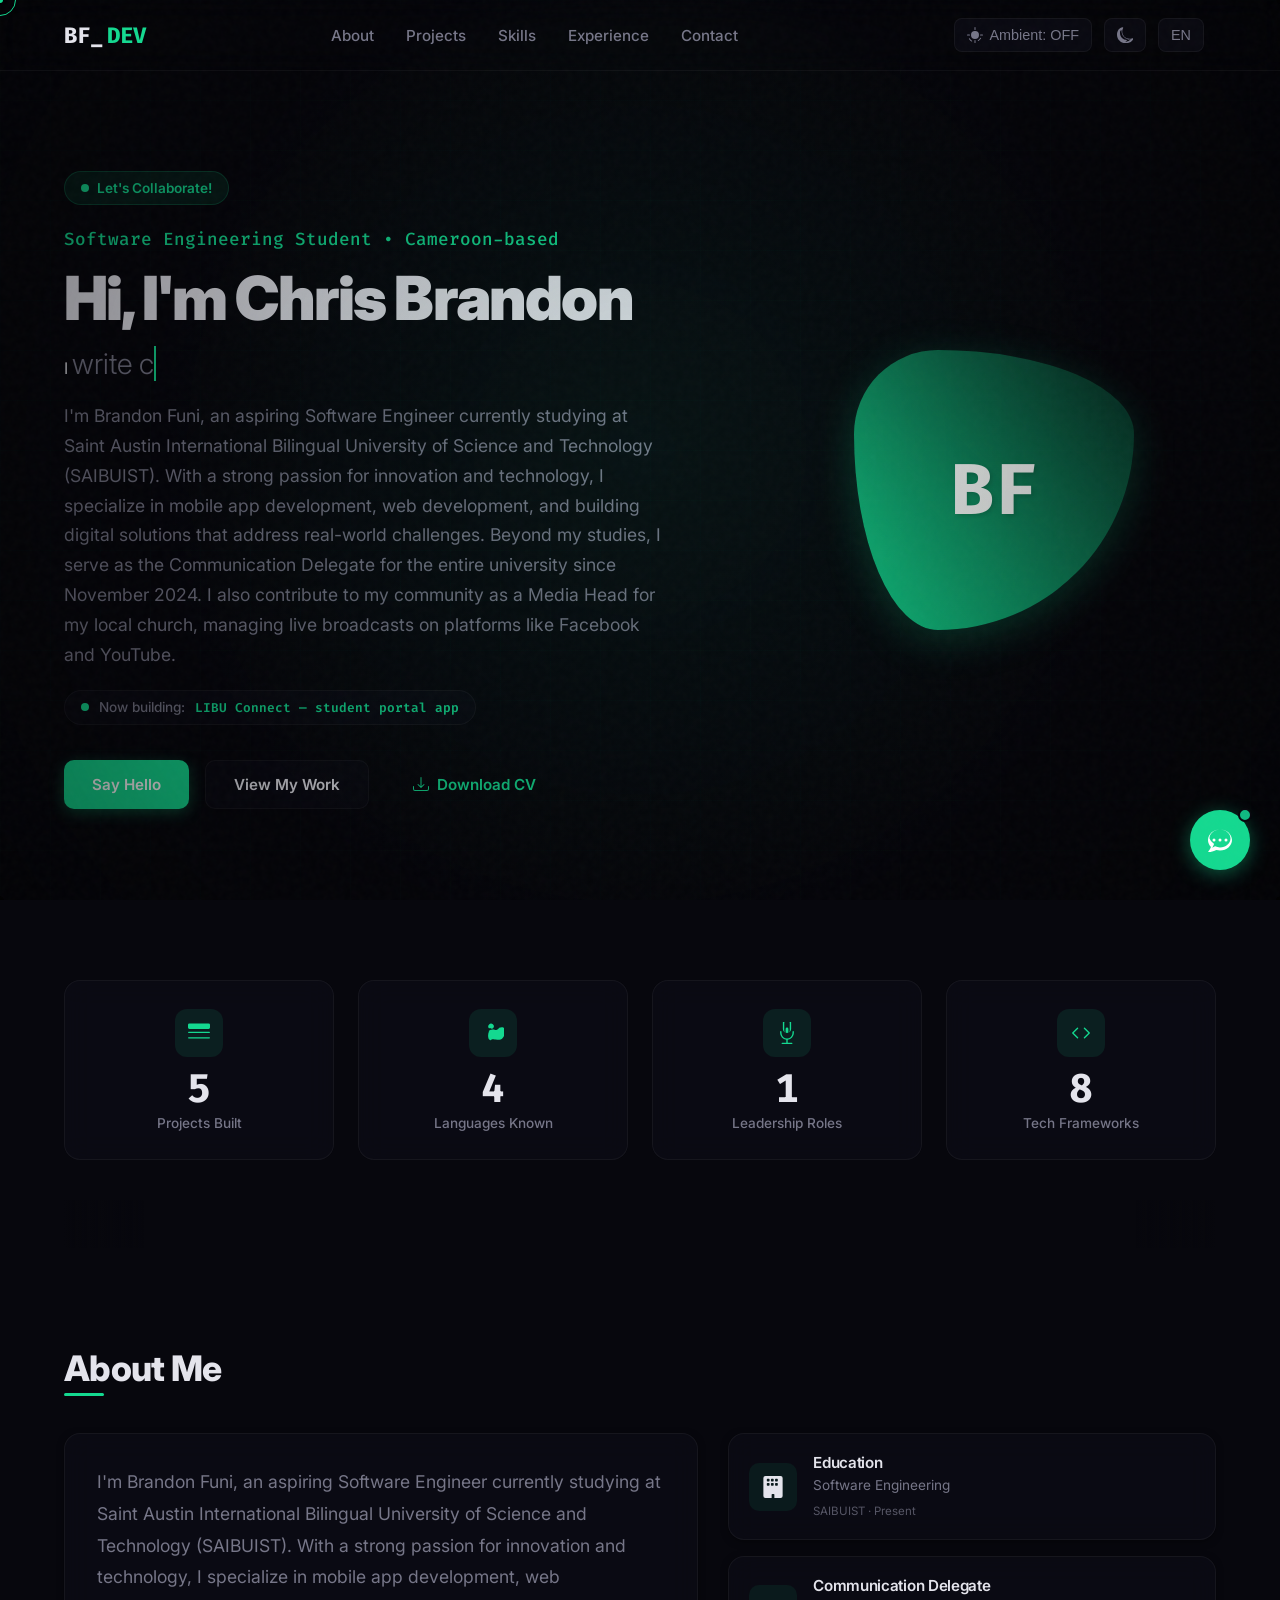
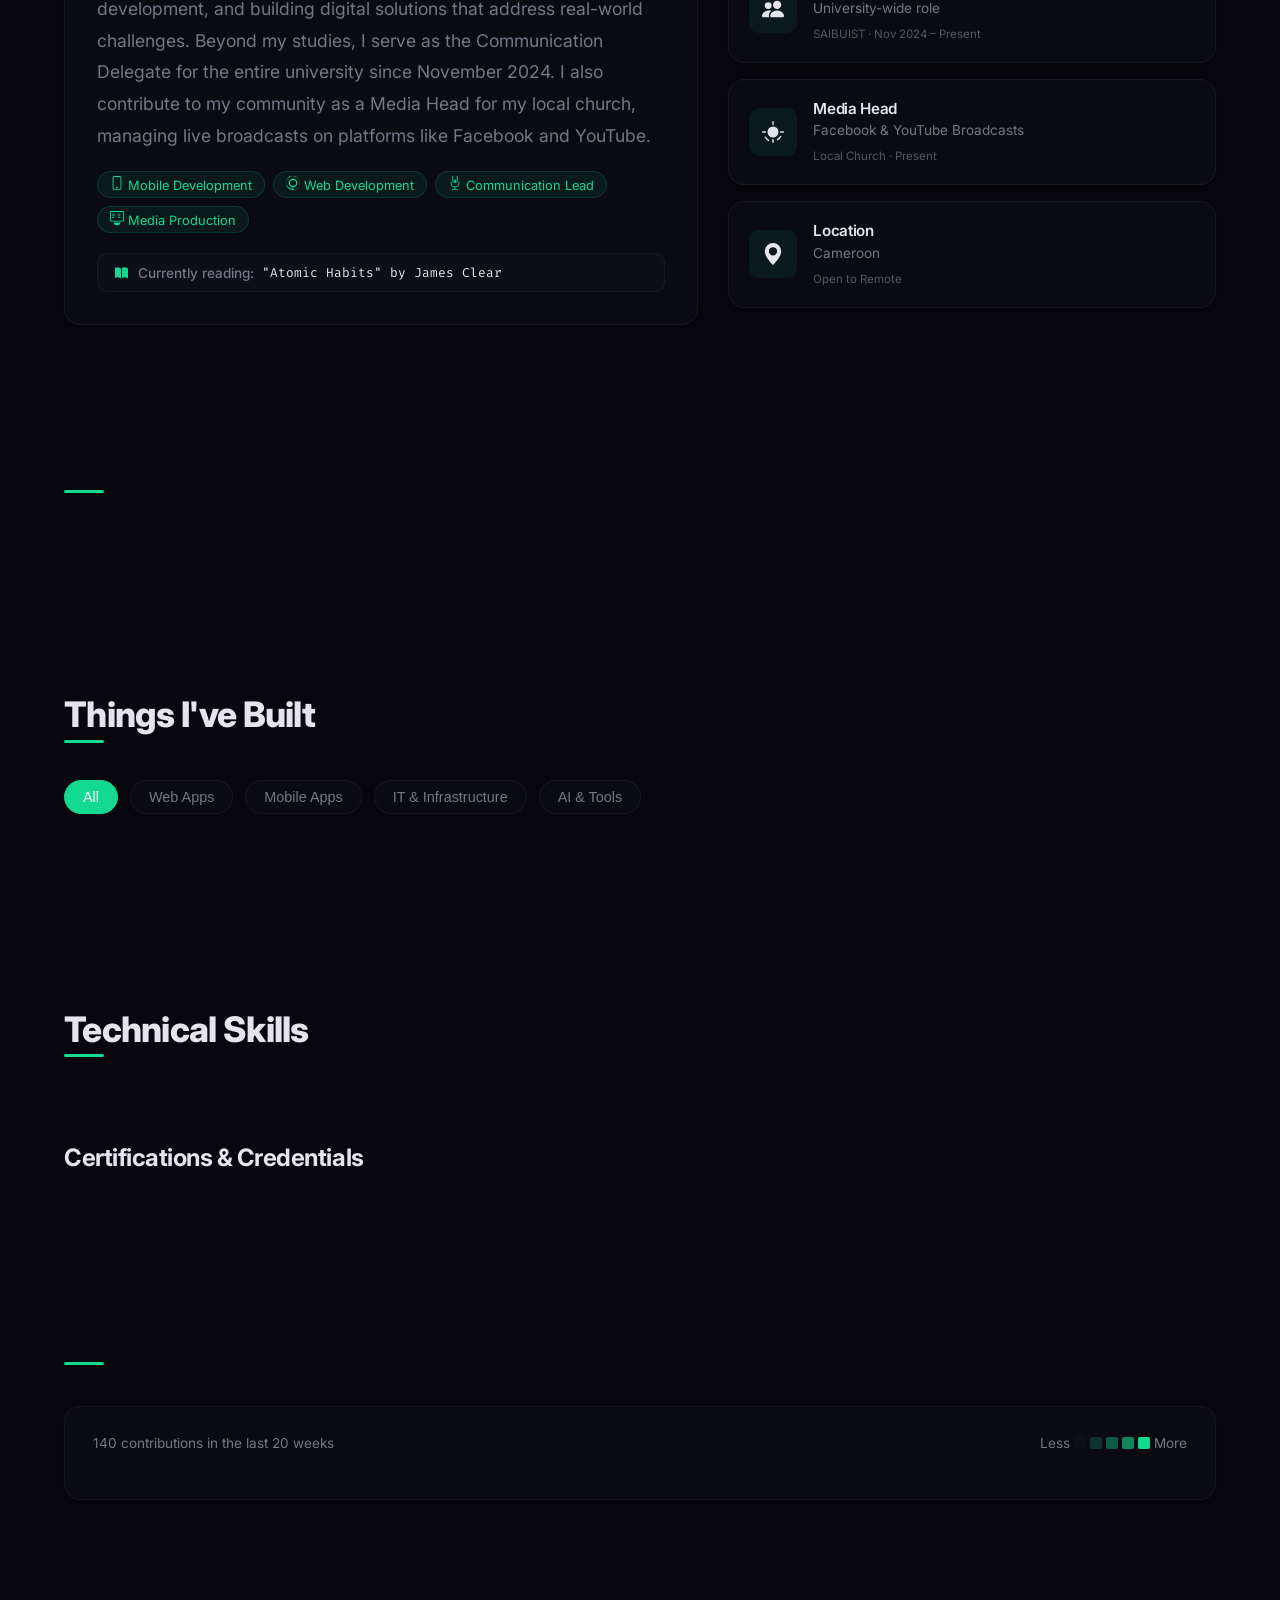
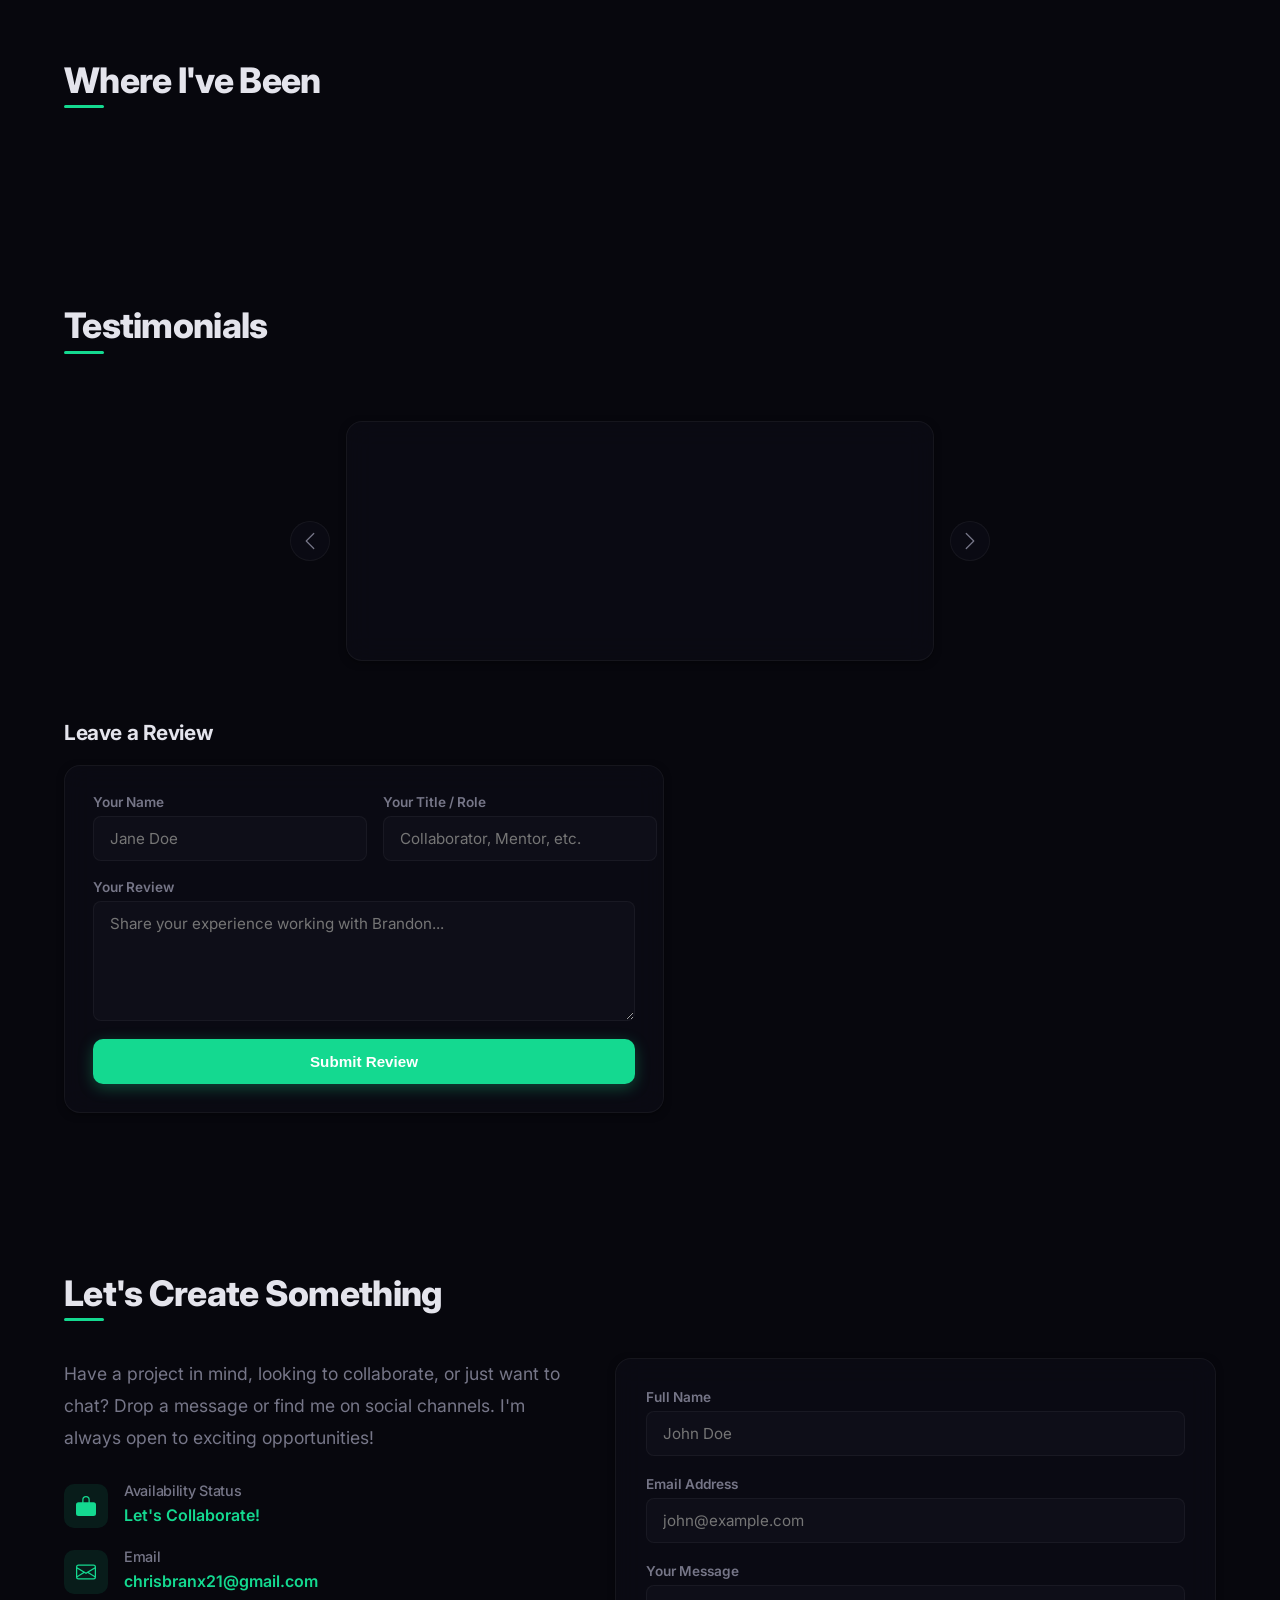
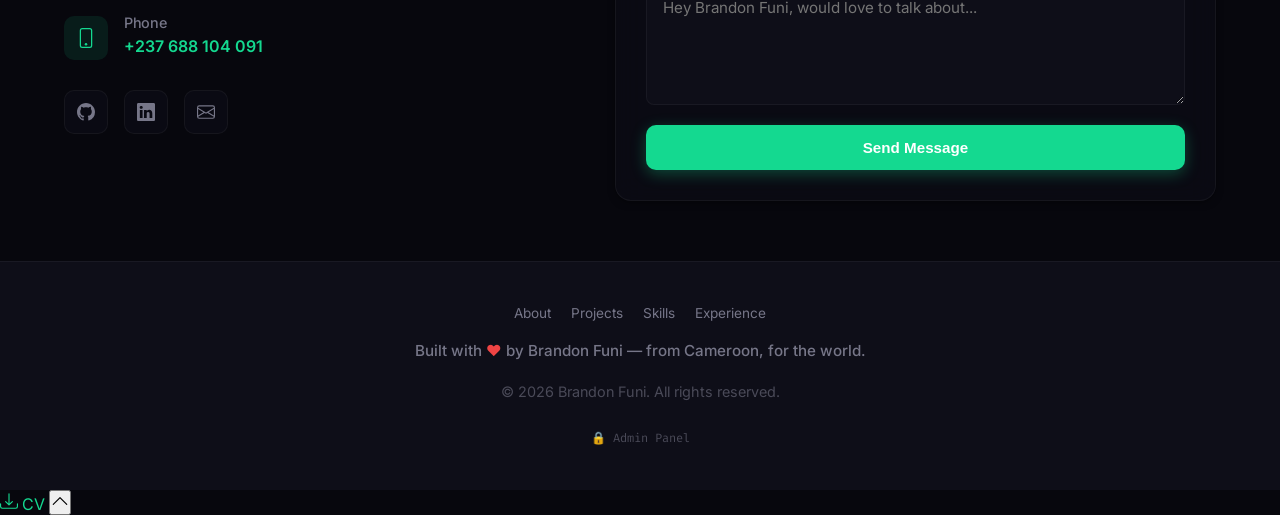
==== commit e62135ea: "feat: testimonial book carousel, admin password access, certifications data - Testimonials now rende" ====
--- a/index.html
+++ b/index.html
@@ -336,8 +336,20 @@
     <!-- Testimonials Section -->
     <section class="section reveal" id="testimonials">
       <h2 class="section-title" id="testimonials-section-heading">Testimonials</h2>
-      <div class="testimonials-grid" id="testimonials-container">
-        <!-- Rendered dynamically by app.js -->
+      
+      <div class="testimonial-book" id="testimonial-book">
+        <button class="book-nav book-prev" id="book-prev" aria-label="Previous testimonial">
+          <svg width="20" height="20" fill="currentColor" viewBox="0 0 16 16"><path fill-rule="evenodd" d="M11.354 1.646a.5.5 0 0 1 0 .708L5.707 8l5.647 5.646a.5.5 0 0 1-.708.708l-6-6a.5.5 0 0 1 0-.708l6-6a.5.5 0 0 1 .708 0z"/></svg>
+        </button>
+        <div class="book-content glass-card" id="book-content">
+          <div class="book-inner" id="book-inner">
+            <!-- Rendered dynamically -->
+          </div>
+          <div class="book-dots" id="book-dots"></div>
+        </div>
+        <button class="book-nav book-next" id="book-next" aria-label="Next testimonial">
+          <svg width="20" height="20" fill="currentColor" viewBox="0 0 16 16"><path fill-rule="evenodd" d="M4.646 1.646a.5.5 0 0 1 .708 0l6 6a.5.5 0 0 1 0 .708l-6 6a.5.5 0 0 1-.708-.708L10.293 8 4.646 2.354a.5.5 0 0 1 0-.708z"/></svg>
+        </button>
       </div>
 
       <div class="review-form-wrapper">
@@ -510,7 +522,9 @@
       </ul>
       <p class="footer-signature">Built with <span class="footer-heart">&#9829;</span> by Brandon Funi &mdash; from Cameroon, for the world.</p>
       <p class="footer-text">&copy; 2026 Brandon Funi. All rights reserved.</p>
-
+      <p class="footer-text" style="margin-top:4px;">
+        <button class="footer-admin-btn" id="footer-admin-btn">🔒 Admin Panel</button>
+      </p>
     </div>
   </footer>
 
--- a/style.css
+++ b/style.css
@@ -160,7 +160,7 @@
   top: 0;
   left: 0;
   width: 100%;
-  height: 100%;
+  height: 100dvh;
   background: var(--bg-primary);
   z-index: 10000;
   display: flex;
@@ -994,6 +994,127 @@
   grid-template-columns: repeat(auto-fill, minmax(360px, 1fr));
   gap: 24px;
   margin-top: 30px;
+}
+
+.testimonial-book {
+  display: flex;
+  align-items: center;
+  gap: 16px;
+  margin-top: 30px;
+  max-width: 700px;
+  margin-left: auto;
+  margin-right: auto;
+}
+
+.book-content {
+  flex: 1;
+  padding: 40px 36px 28px;
+  min-height: 240px;
+  position: relative;
+  overflow: hidden;
+}
+
+.book-inner {
+  display: flex;
+  flex-direction: column;
+  align-items: center;
+  text-align: center;
+  gap: 16px;
+  transition: opacity 0.3s ease, transform 0.3s ease;
+}
+
+.book-inner.fade-out {
+  opacity: 0;
+  transform: translateY(8px);
+}
+
+.book-quote {
+  font-size: 2rem;
+  color: rgba(var(--accent-rgb), 0.12);
+  font-family: Georgia, serif;
+  line-height: 0.5;
+}
+
+.book-text {
+  font-size: 1rem;
+  font-style: italic;
+  line-height: 1.7;
+  color: var(--text-secondary);
+}
+
+.book-author {
+  margin-top: 4px;
+}
+
+.book-author h4 {
+  font-size: 1rem;
+  font-weight: var(--fw-semibold);
+  margin-bottom: 2px;
+}
+
+.book-author p {
+  font-size: 0.82rem;
+  color: var(--accent);
+  font-family: var(--font-mono);
+}
+
+.book-nav {
+  width: 40px;
+  height: 40px;
+  border-radius: 50%;
+  border: 1px solid var(--border-color);
+  background: var(--card-bg);
+  color: var(--text-secondary);
+  display: flex;
+  align-items: center;
+  justify-content: center;
+  cursor: pointer;
+  transition: all 0.2s;
+  flex-shrink: 0;
+}
+
+.book-nav:hover {
+  border-color: var(--accent);
+  color: var(--accent);
+  background: rgba(var(--accent-rgb), 0.05);
+}
+
+.book-dots {
+  display: flex;
+  justify-content: center;
+  gap: 8px;
+  margin-top: 20px;
+}
+
+.book-dot {
+  width: 8px;
+  height: 8px;
+  border-radius: 50%;
+  background: var(--border-color);
+  border: none;
+  padding: 0;
+  cursor: pointer;
+  transition: background 0.3s, transform 0.2s;
+}
+
+.book-dot.active {
+  background: var(--accent);
+  transform: scale(1.3);
+}
+
+.footer-admin-btn {
+  background: none;
+  border: none;
+  color: var(--text-muted);
+  font-size: 0.75rem;
+  padding: 4px 8px;
+  cursor: pointer;
+  transition: color 0.2s;
+  font-family: var(--font-mono);
+}
+
+.footer-admin-btn:hover {
+  color: var(--accent);
 }
 
 .review-form-wrapper {
@@ -2043,8 +2164,19 @@
     grid-template-columns: 1fr;
   }
 
-  .testimonials-grid {
-    grid-template-columns: 1fr;
+  .testimonial-book {
+    flex-direction: column;
+    gap: 12px;
+  }
+
+  .book-content {
+    padding: 28px 20px 20px;
+    min-height: 200px;
+  }
+
+  .book-nav {
+    width: 36px;
+    height: 36px;
   }
 
   .review-form .form-row {
@@ -2158,6 +2290,20 @@
     font-size: 0.85rem;
     min-height: 44px;
   }
+
+  #loading-screen {
+    height: 100dvh;
+    padding: 0 24px;
+    text-align: center;
+  }
+
+  .loader-logo {
+    font-size: 1.8rem;
+  }
+
+  .loader-bar-container {
+    width: 160px;
+  }
 }
 
 /* --- VERY SMALL PHONES (400px and below, incl Samsung Galaxy fold, iPhone SE) --- */
@@ -2175,7 +2321,11 @@
   }
 
   .loader-logo {
-    font-size: 1.6rem;
+    font-size: 1.4rem;
+  }
+
+  .loader-bar-container {
+    width: 140px;
   }
 
   .avatar-container {
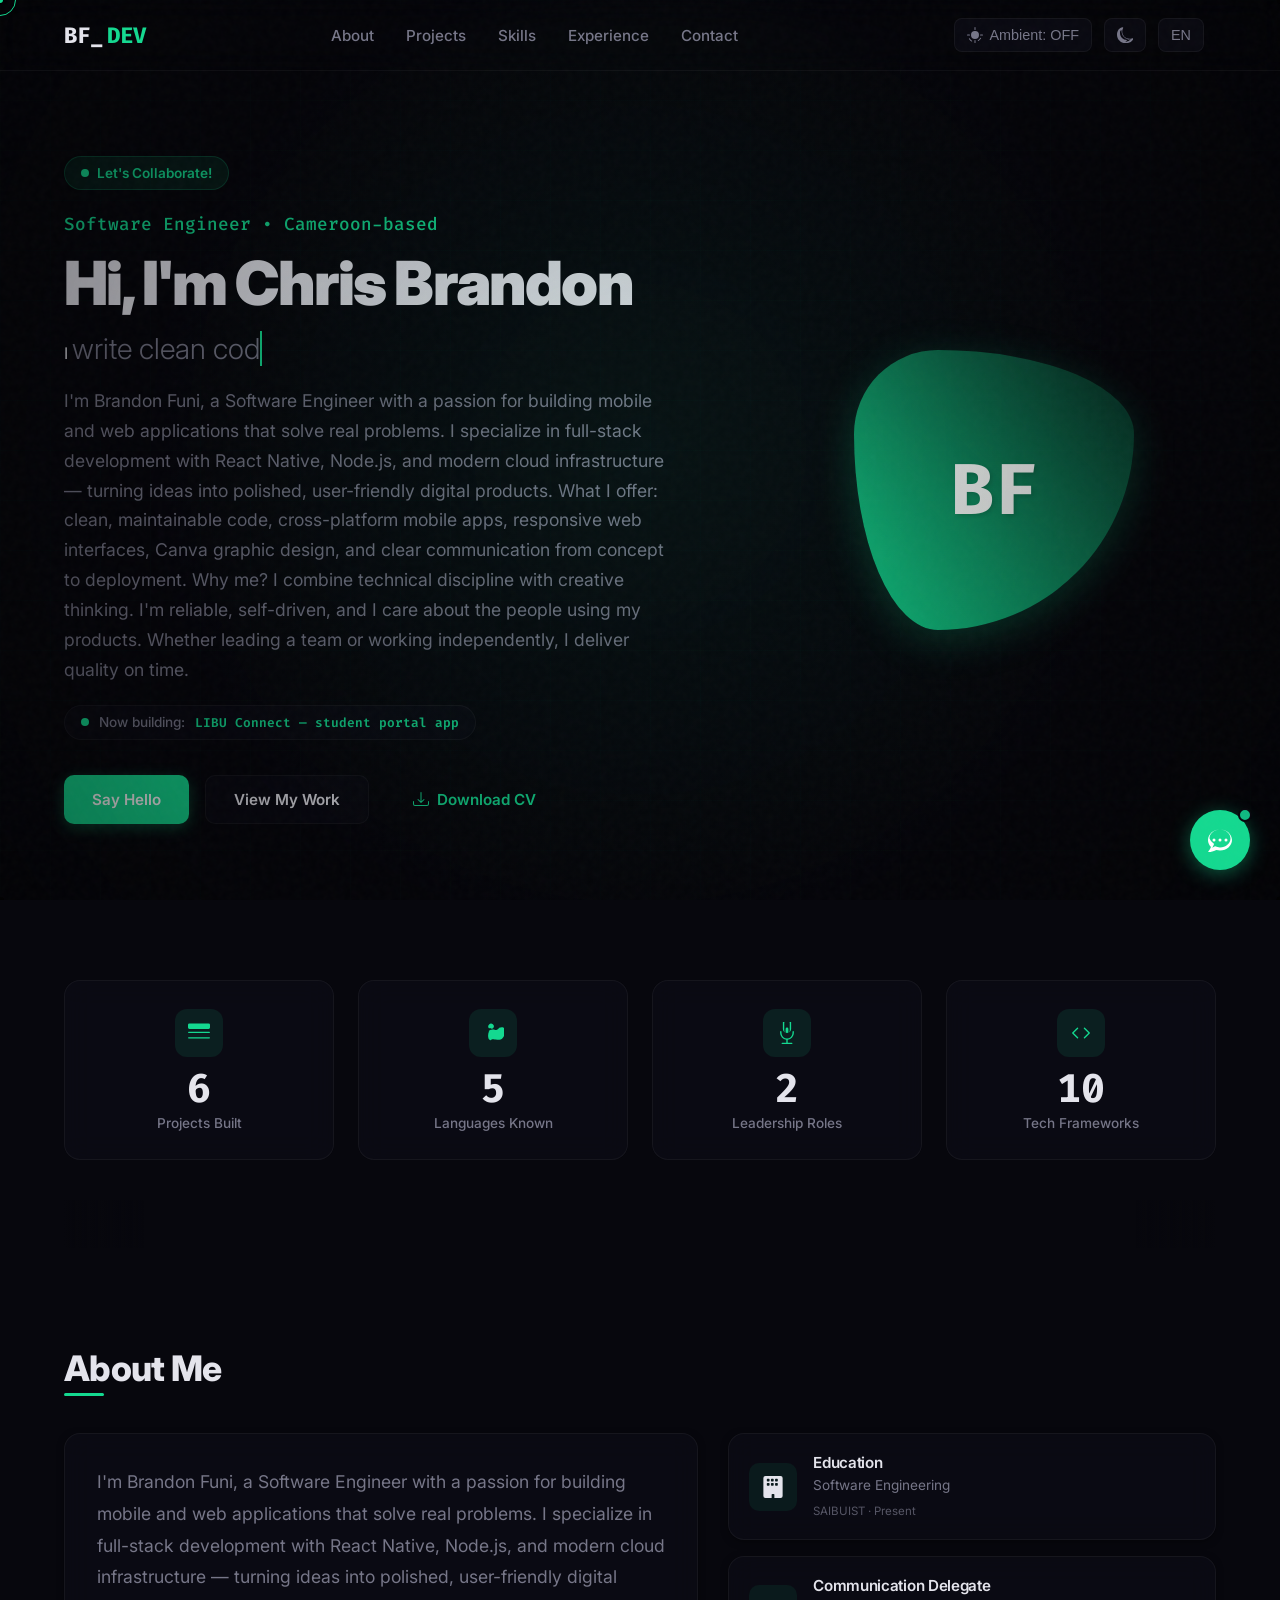
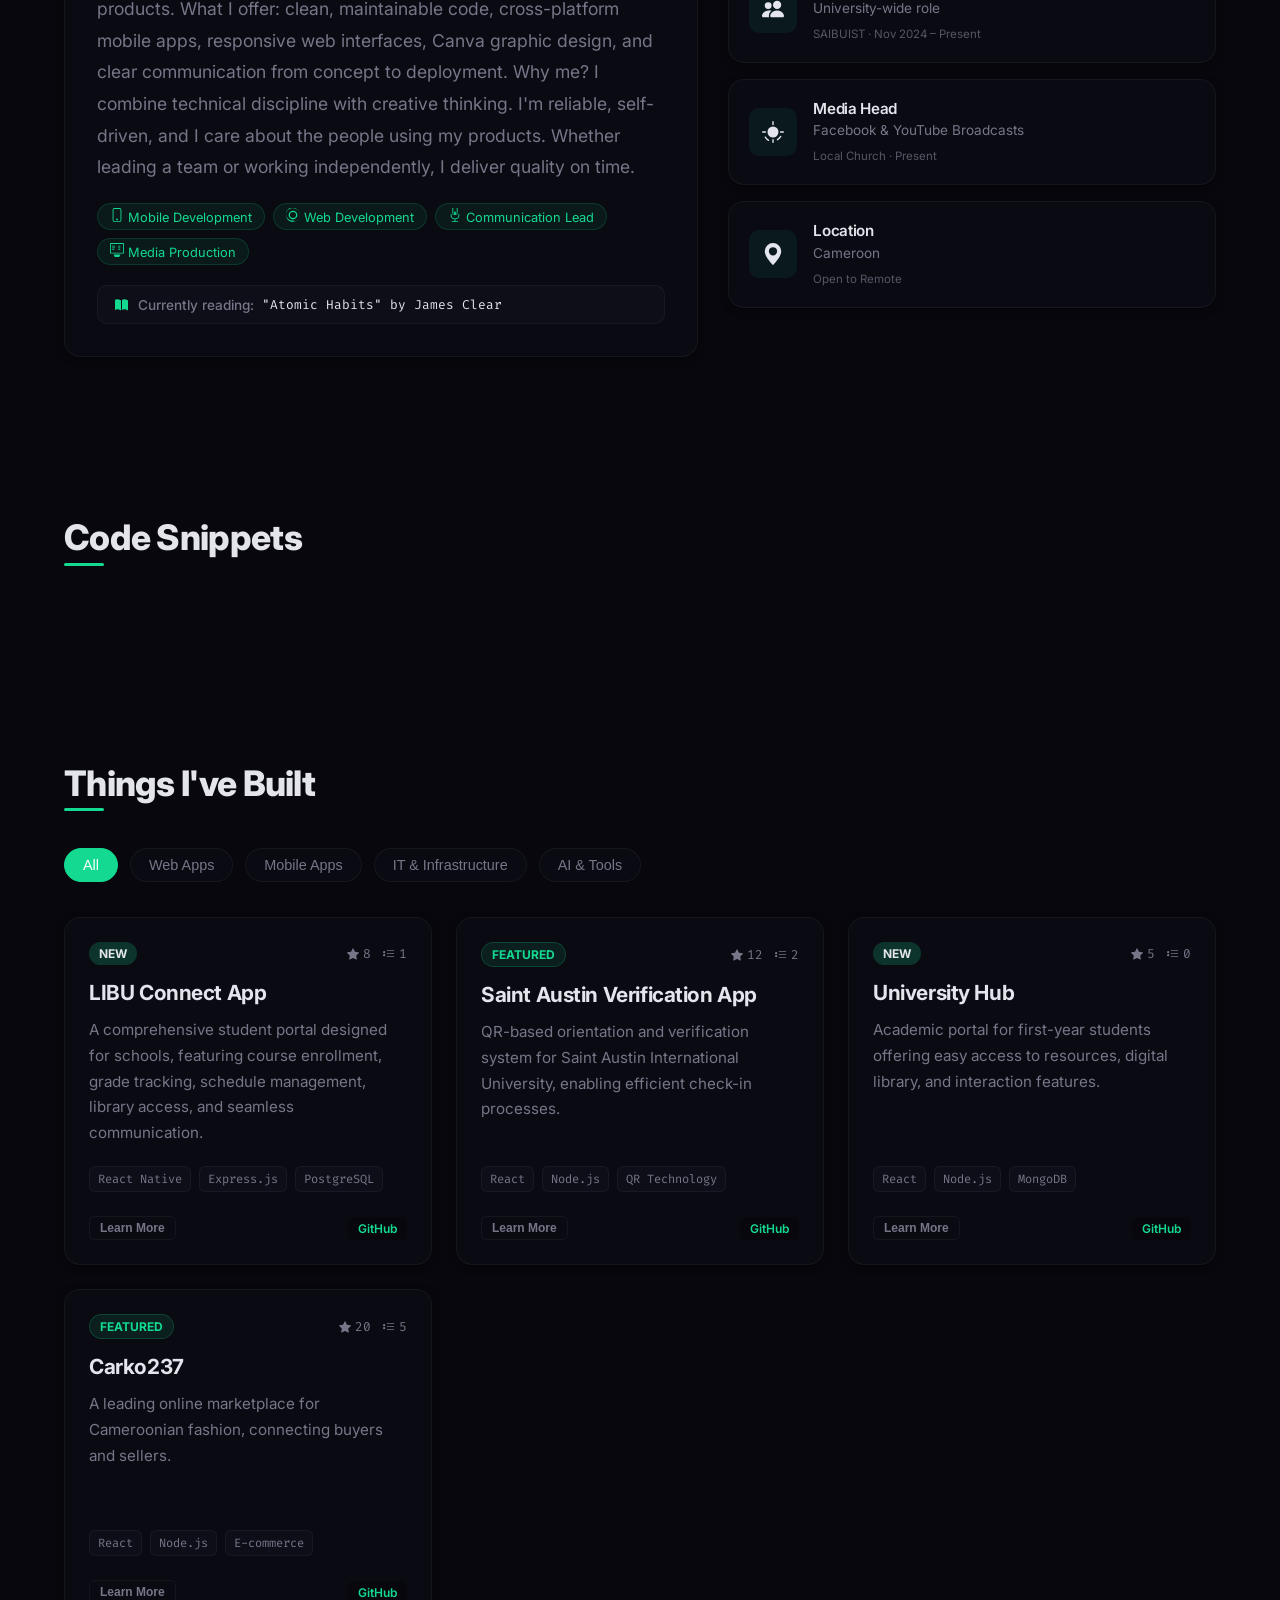
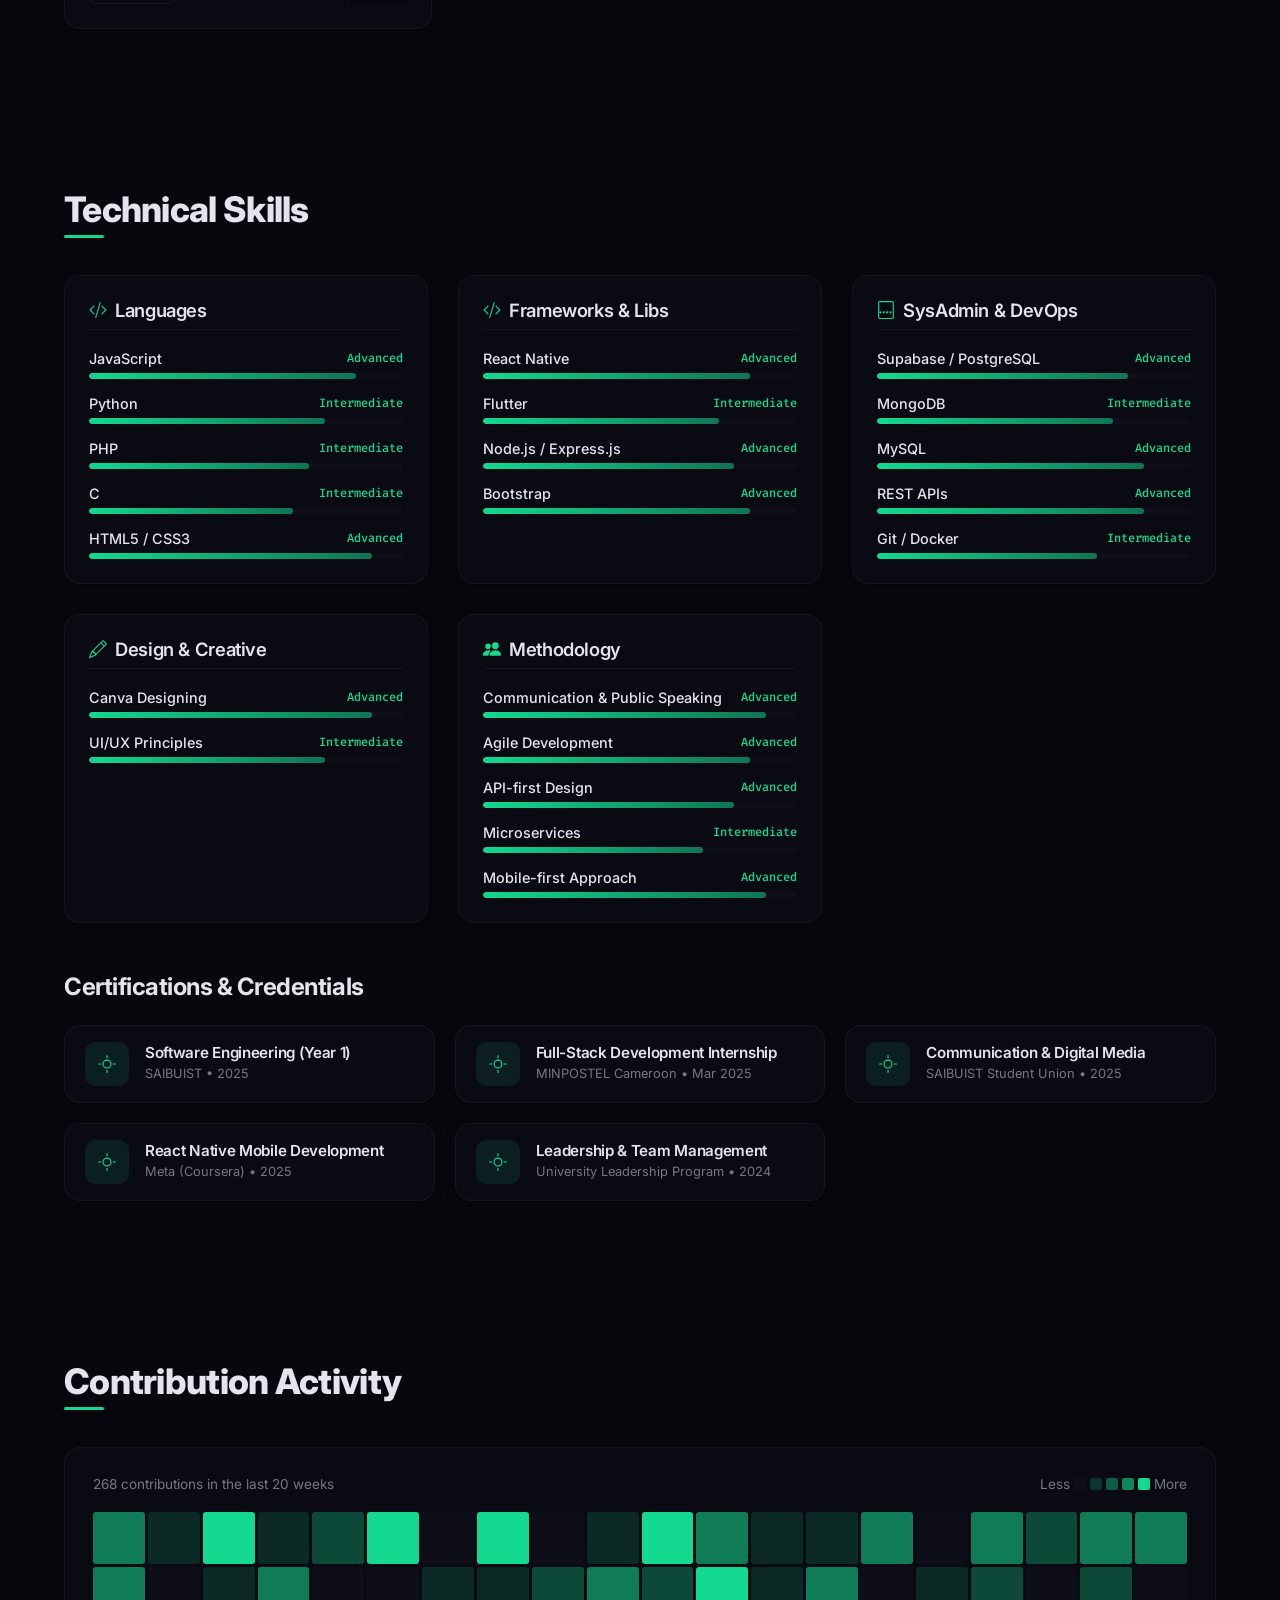
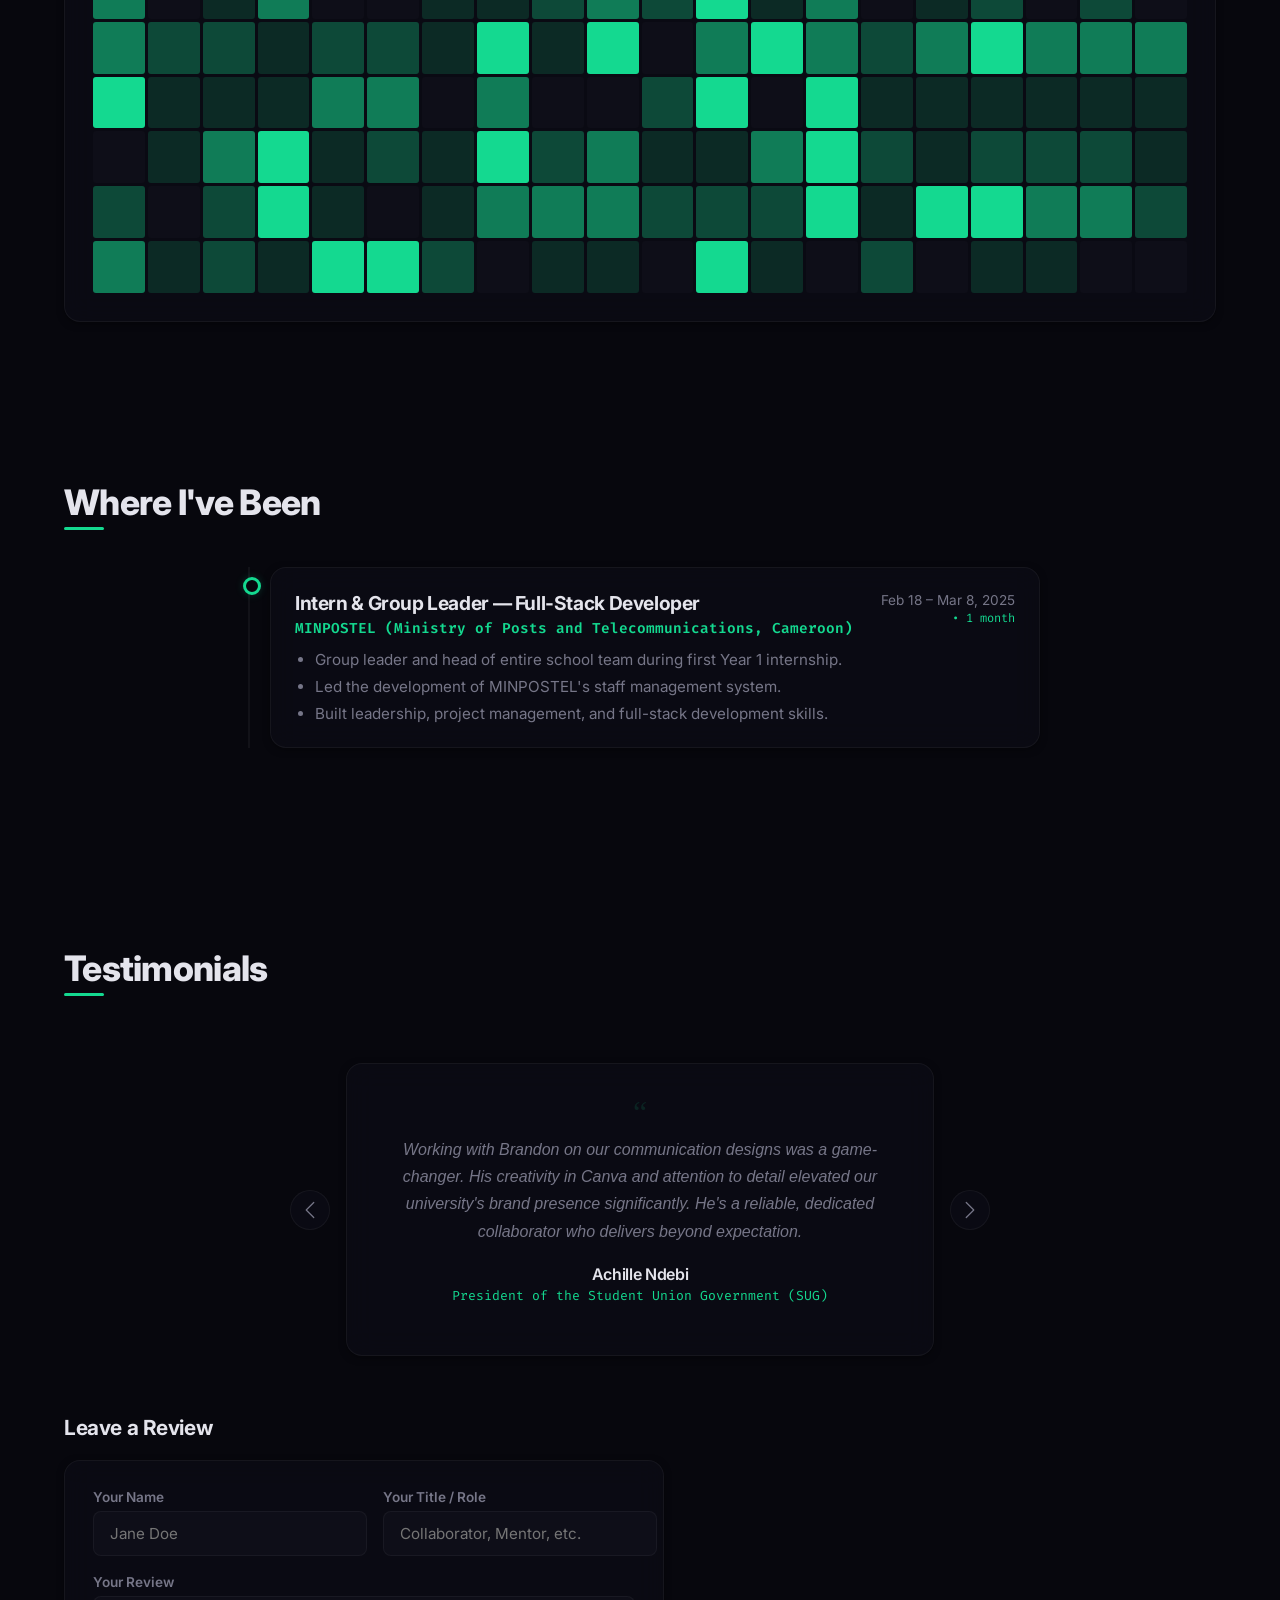
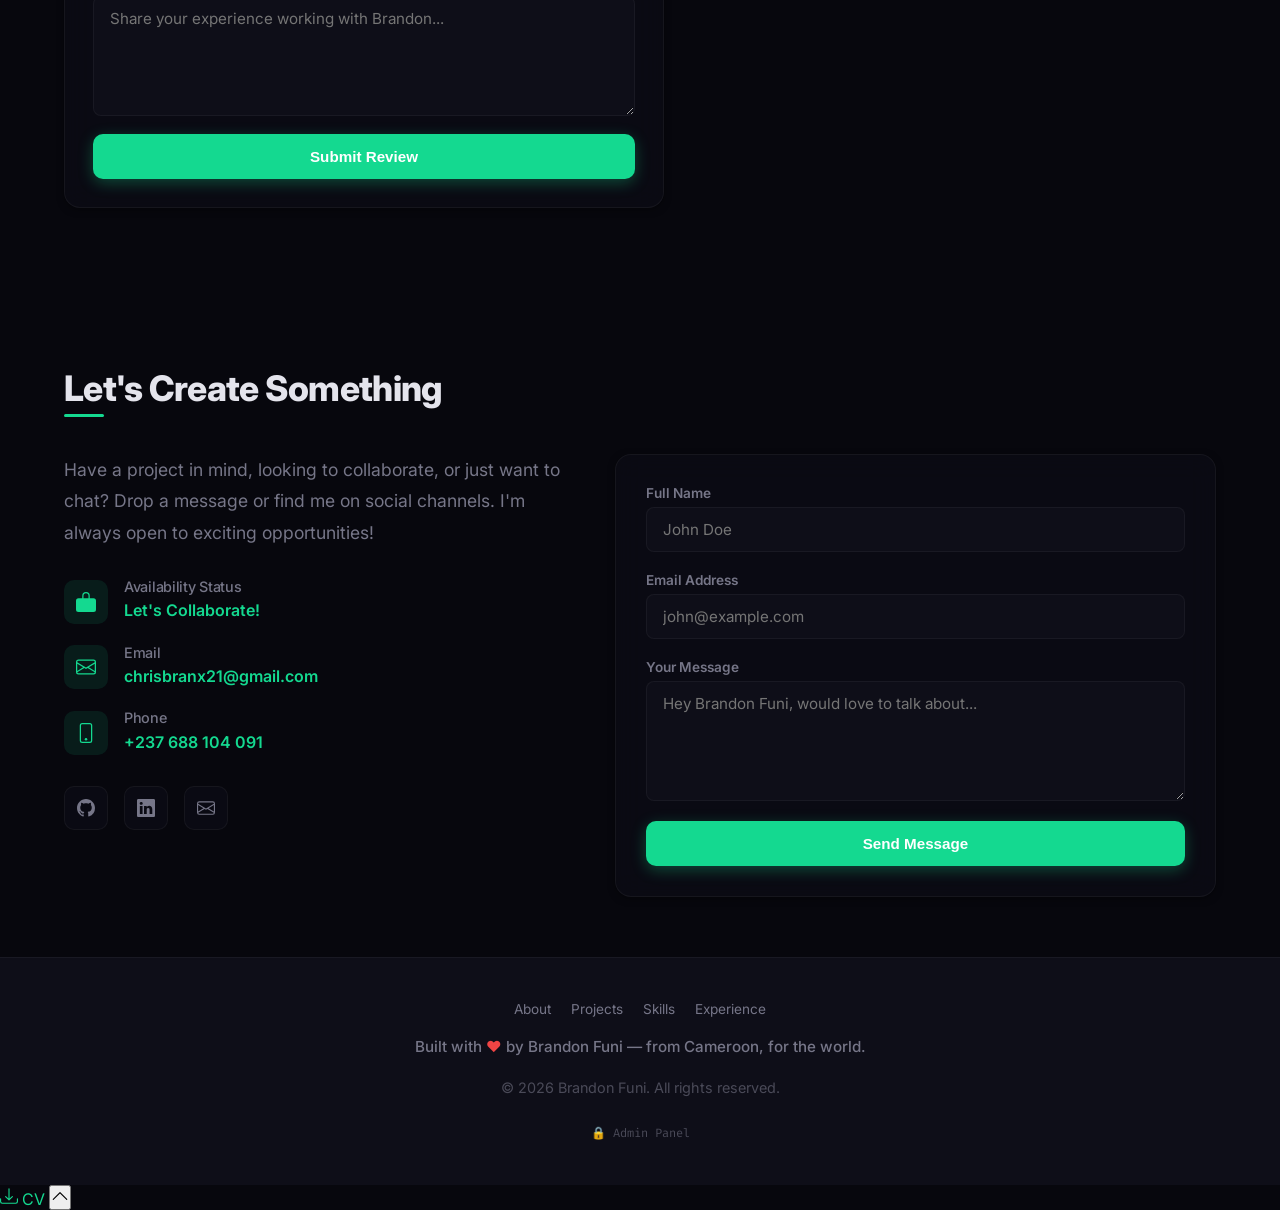
==== commit 42c3244e: "fix: duplicate contributionData declaration, testimonial carousel, code snippets - Removed duplicate" ====
--- a/index.html
+++ b/index.html
@@ -342,8 +342,10 @@
           <svg width="20" height="20" fill="currentColor" viewBox="0 0 16 16"><path fill-rule="evenodd" d="M11.354 1.646a.5.5 0 0 1 0 .708L5.707 8l5.647 5.646a.5.5 0 0 1-.708.708l-6-6a.5.5 0 0 1 0-.708l6-6a.5.5 0 0 1 .708 0z"/></svg>
         </button>
         <div class="book-content glass-card" id="book-content">
-          <div class="book-inner" id="book-inner">
-            <!-- Rendered dynamically -->
+          <div class="book-track-wrap">
+            <div class="book-track" id="book-track">
+              <!-- Rendered dynamically -->
+            </div>
           </div>
           <div class="book-dots" id="book-dots"></div>
         </div>
--- a/style.css
+++ b/style.css
@@ -1008,24 +1008,33 @@
 
 .book-content {
   flex: 1;
-  padding: 40px 36px 28px;
   min-height: 240px;
   position: relative;
   overflow: hidden;
-}
-
-.book-inner {
+  padding: 0;
+}
+
+.book-track-wrap {
+  overflow: hidden;
+  position: relative;
+  width: 100%;
+}
+
+.book-track {
+  display: flex;
+  transition: transform 0.45s cubic-bezier(0.25, 0.46, 0.45, 0.94);
+  will-change: transform;
+}
+
+.book-slide {
+  min-width: 100%;
   display: flex;
   flex-direction: column;
   align-items: center;
   text-align: center;
   gap: 16px;
-  transition: opacity 0.3s ease, transform 0.3s ease;
-}
-
-.book-inner.fade-out {
-  opacity: 0;
-  transform: translateY(8px);
+  padding: 40px 36px 28px;
+  box-sizing: border-box;
 }
 
 .book-quote {
